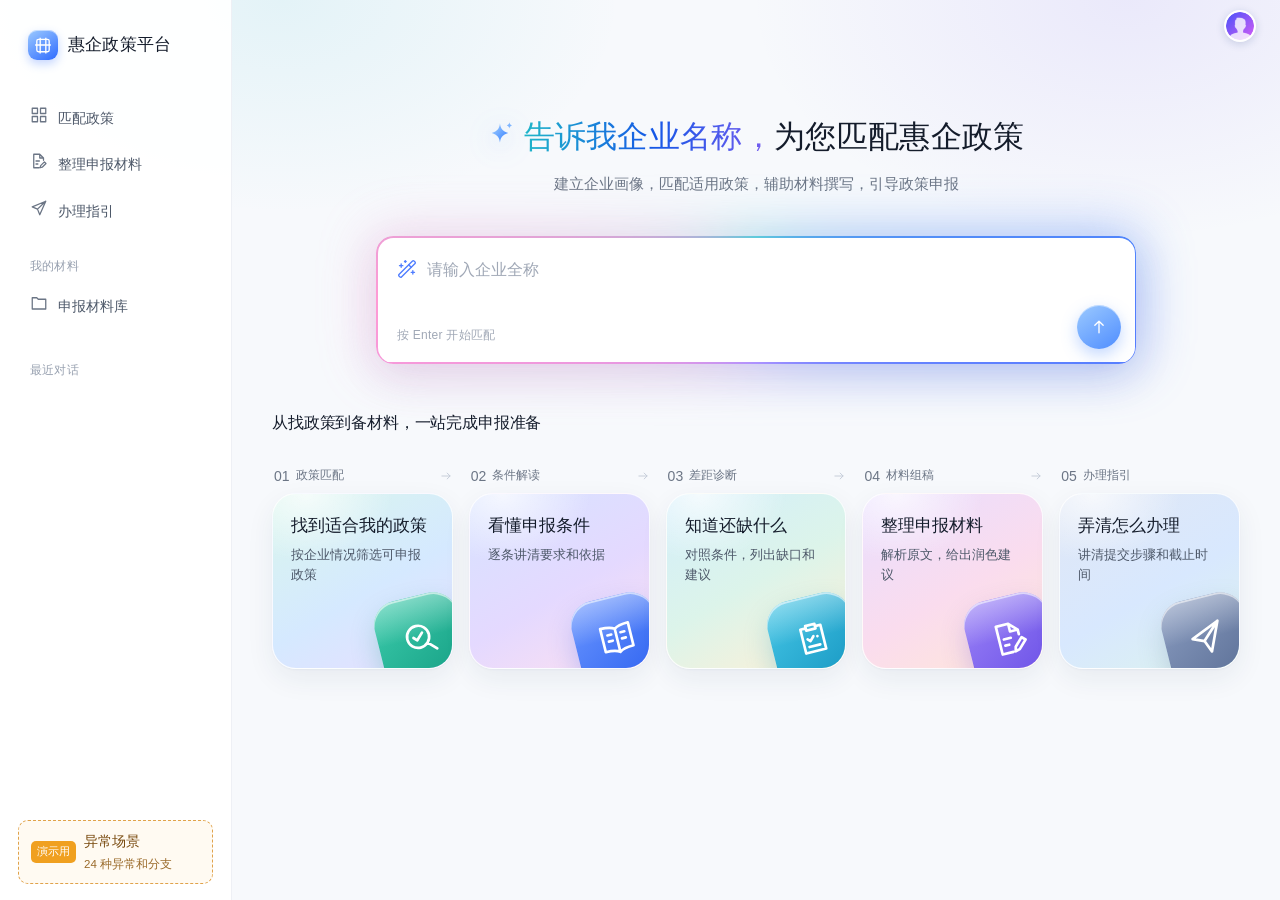
==== index.html @ 52461a25 "Publish v2.4 to its own repo (own storage keys, separate from V2.3) Co-Authored-By: Claude Opus 5.5 " ====
<!doctype html>
<html lang="zh-CN">
<head>
  <meta charset="utf-8">
  <meta name="viewport" content="width=device-width,initial-scale=1">
  <meta name="theme-color" content="#f5f6f8">
  <title>惠企政策智能体V2.4</title>
  <meta name="description" content="企政策智能体V2.3">
  <meta property="og:title" content="企政策智能体V2.3">
  <meta property="og:description" content="企政策智能体V2.3">
  <link rel="icon" href="data:image/svg+xml,%3Csvg xmlns='http://www.w3.org/2000/svg' viewBox='0 0 40 40'%3E%3Crect width='40' height='40' rx='10' fill='%230c5ce8'/%3E%3Cpath d='M11 12h18v16H11zM16 8v24m8-24v24M8 20h24' stroke='white' fill='none' stroke-width='2'/%3E%3C/svg%3E">
  <link rel="stylesheet" href="styles.css?v=glass-d11-check">
  <link rel="stylesheet" href="materials.css?v=glass-d11-check">
  <link rel="stylesheet" href="project-workspace.css?v=glass-d11-check">
  <link rel="stylesheet" href="prep-cards.css?v=reuse-1112b">
  <link rel="stylesheet" href="version-drawer.css?v=glass-d11-check">
  <link rel="stylesheet" href="batch.css?v=glass-d11-check">
  <link rel="stylesheet" href="home-feed.css?v=glass-d11-check">
  <link rel="stylesheet" href="home.css?v=glass-d11-check">
  <link rel="stylesheet" href="match.css?v=mrd-1119">
  <link rel="stylesheet" href="drawer.css?v=glass-d11-check">
  <link rel="stylesheet" href="start-home.css?v=glass-d11-check">
  <link rel="stylesheet" href="aurora-glass.css?v=glass-d11-check">
  <link rel="stylesheet" href="v23.css?v=guide-1113">
  <link rel="stylesheet" href="calm.css?v=safety-1120">
  <script defer src="expert-personas.js?v=subsidy-1110"></script>
  <script defer src="sim.js?v=v24-own-1120"></script>
  <script defer src="public-policy-data.js?v=mrd-1119"></script>
  <script defer src="landing-data.js?v=glass-d11-check"></script>
  <script defer src="home-feed.js?v=glass-d11-check"></script>
  <script defer src="demo-data.js?v=glass-d11-check"></script>
  <script defer src="store.js?v=v24-own-1120"></script>
  <script defer src="materials.js?v=ai-1112"></script>
  <script defer src="views.js?v=nochips-1116"></script>
  <script defer src="match.js?v=v24-own-1120"></script>
  <script defer src="chat.js?v=safety-1120"></script>
  <script defer src="project-workspace.js?v=real-1112b"></script>
  <script defer src="batch.js?v=v24-own-1120"></script>
  <script defer src="scenarios.js?v=safety-1120"></script>
  <script defer src="app.js?v=safety-1120"></script>
</head>
<body>
  <a class="skip-link" href="#page-content">跳到主要内容</a>
  <div class="app-shell">
    <button class="sidebar-backdrop" aria-label="关闭菜单" data-action="close-menu" hidden></button>
    <aside class="sidebar" id="sidebar" aria-label="主要导航">
      <a class="brand" href="#dashboard" data-route="dashboard" aria-label="返回惠企政策平台首页">
        <svg viewBox="0 0 32 32" aria-hidden="true"><rect x="5" y="6" width="22" height="22" rx="3"/><path d="M11 3v28M21 3v28M2 16h28"/></svg>
        <span>惠企政策平台</span>
      </a>
      <button class="create-button" data-route="new" hidden><span data-icon="plus"></span>创建新任务</button>
      <!-- V2.3：左侧导航：匹配政策 / 整理申报材料 / 办理指引（每次都新开对话），我的材料，最近对话。 -->
      <nav class="primary-nav" aria-label="主要导航">
        <a href="#dashboard?work=interpret" data-nav="interpret" data-action="nav-work" data-work="interpret" title="不知道能申报什么政策，从企业开始找"><span data-icon="grid"></span>匹配政策</a>
        <a href="#dashboard?work=assembly" data-nav="assembly" data-action="nav-work" data-work="assembly" title="已经选好政策，来整理申报材料"><span data-icon="step-compose"></span>整理申报材料</a>
        <a href="#dashboard?work=guidance" data-nav="guidance" data-action="nav-work" data-work="guidance" title="材料已经备好，来核对并了解怎么提交"><span data-icon="step-submit"></span>办理指引</a>
        <a href="#batch" data-nav="batch" hidden><span data-icon="search"></span>批量匹配</a>
        <a href="#services" data-nav="services" hidden><span data-icon="layers"></span>政策服务</a>
        <div class="sidebar-section-heading nav-group-heading">我的材料</div>
        <a href="#library" data-nav="library"><span data-icon="folder"></span>申报材料库</a>
      </nav>
      <div class="sidebar-projects"><div class="sidebar-section-heading">最近对话</div><div id="recent-projects"></div></div>
      <!-- 演示入口：和产品导航分开，固定在左下角，正式版不带。 -->
      <a class="demo-entry" href="#scenarios" data-nav="scenarios" title="一键查看主流程之外的 24 种异常和分支"><span class="demo-entry-tag">演示用</span><strong>异常场景</strong><small>24 种异常和分支</small></a>
      <div class="sidebar-bottom"><div class="demo-identity"><span class="identity-mark">企</span><div><strong>企业服务空间</strong></div><span class="demo-dot" aria-hidden="true"></span></div><p id="storage-status" class="storage-status" aria-live="polite"></p></div>
    </aside>
    <div class="app-account">
      <button type="button" class="app-avatar" data-account-toggle aria-label="账号" aria-haspopup="true" aria-expanded="false"><img src="assets/default-avatar.png" alt=""></button>
      <div class="account-menu" role="menu" hidden>
        <div class="account-menu-head">
          <img src="assets/default-avatar.png" alt="">
          <div class="account-menu-id"><strong>万大圣用户</strong><span>138****0000</span></div>
        </div>
        <button type="button" class="account-menu-logout" data-account-logout role="menuitem">退出登录</button>
      </div>
    </div>
    <div class="main-shell">
      <header class="mobile-header"><button class="icon-button" aria-label="打开菜单" aria-expanded="false" aria-controls="sidebar" data-action="open-menu"><span data-icon="menu"></span></button><a href="landing.html">惠企政策平台</a></header>
      <div class="user-filter" hidden><label for="user-type">用户筛选</label><select id="user-type"><option value="enterprise">企业用户</option><option value="researcher">政策研究员</option></select></div>
      <main id="main-content"><div id="page-content" tabindex="-1"></div></main>
    </div>
  </div>
  <div class="toast" id="toast" role="status" aria-live="polite" hidden></div>
  <noscript><p class="noscript">请在浏览器中开启 JavaScript，以使用任务与材料版本功能。</p></noscript>
</body>
</html>
---- styles.css ----
:root{--ink:#20242c;--muted:#626b78;--soft:#f5f6f8;--line:#e5e8ed;--blue:#0c5ce8;--blue-hover:#074bbf;--blue-wash:#edf3ff;--green:#28664b;--green-wash:#edf5ef;--amber:#8a541c;--amber-wash:#fbf2e6;--radius:14px;--sidebar:232px;--ease:cubic-bezier(.16,1,.3,1);color-scheme:light;font-family:-apple-system,BlinkMacSystemFont,"Segoe UI","PingFang SC","Microsoft YaHei",sans-serif;color:var(--ink);font-synthesis:none;line-height:1.6;font-size:14px}
*{box-sizing:border-box}body{margin:0;background:#fff}button,input,textarea,select{font:inherit}button,a,input,textarea,select{-webkit-tap-highlight-color:transparent}button{color:inherit;cursor:pointer}a{color:inherit;text-decoration:none}button{border:0;background:none}button:disabled,[aria-disabled=true]{cursor:not-allowed;opacity:.55}button:focus-visible,a:focus-visible,summary:focus-visible{outline:3px solid #83adff;outline-offset:4px}input:focus-visible,textarea:focus-visible,select:focus-visible{outline:2px solid var(--blue);outline-offset:2px}::selection{background:#d7e5ff;color:#163e82}input,textarea{caret-color:var(--blue)}::-webkit-scrollbar{width:7px;height:7px}::-webkit-scrollbar-thumb{background:#cdd2da;border-radius:8px}::-webkit-scrollbar-track{background:transparent}h1,h2,h3,h4,p{margin:0}h1,h2,h3,h4{font-weight:600;text-wrap:balance;line-height:1.4}h1{font-size:28px;letter-spacing:-.025em}h2{font-size:18px;letter-spacing:-.015em}h3{font-size:15px}h4{font-size:15px}svg.icon{width:20px;height:20px;stroke:currentColor;stroke-width:1.6;fill:none;stroke-linecap:round;stroke-linejoin:round;flex-shrink:0}small{font-size:12px}.muted{color:var(--muted)}.sr-only{position:absolute;width:1px;height:1px;padding:0;margin:-1px;overflow:hidden;clip:rect(0,0,0,0);white-space:nowrap;border:0}[hidden]{display:none!important}.skip-link{position:fixed;left:260px;top:-80px;padding:10px 20px;background:var(--blue);color:white;z-index:100}.skip-link:focus{top:12px}.app-shell{min-height:100dvh}.sidebar{position:fixed;inset:0 auto 0 0;width:var(--sidebar);background:var(--soft);padding:30px 18px 16px;display:flex;flex-direction:column;z-index:40}.brand{display:flex;gap:9px;align-items:center;padding:0 10px;font-size:18px;letter-spacing:-.04em;font-weight:650;white-space:nowrap}.brand svg{width:28px;height:28px;stroke:var(--blue);fill:none;stroke-width:1.8}.create-button{display:flex;align-items:center;justify-content:flex-start;gap:12px;margin:38px 0 22px;border-radius:10px;padding:13px 15px;background:#fff;box-shadow:0 2px 5px #242d3d09;font-size:15px;font-weight:600;transition:background .18s}.create-button:hover{background:#e9edf3}.primary-nav{display:grid;gap:6px}.primary-nav a{padding:11px 15px;display:flex;align-items:center;gap:12px;border-radius:9px;color:#58616e;font-size:15px}.primary-nav a:hover{background:#e9ecf1;color:var(--ink)}.primary-nav a.is-active{background:#e5edff;color:#174faf;font-weight:600}.sidebar-projects{margin-top:40px;padding:0 12px;overflow:auto}.sidebar-section-heading{font-size:12px;color:var(--muted);margin-bottom:12px}.recent-project{display:block;max-width:100%;overflow:hidden;text-overflow:ellipsis;white-space:nowrap;padding:7px 0;text-align:left;color:#5e6672;font-size:13px}.recent-project:hover{color:var(--blue)}.sidebar-bottom{margin-top:auto;padding:24px 8px 0}.demo-identity{display:flex;align-items:center;gap:10px}.identity-mark{display:grid;place-items:center;width:35px;height:35px;background:#e6ebf3;color:#364255;border-radius:10px;font-weight:600}.demo-identity strong{display:block;font-size:13px;font-weight:500}.demo-identity div span{display:block;font-size:11px;color:var(--muted)}.demo-dot{margin-left:auto;width:6px;height:6px;border-radius:50%;background:#6a8575}.storage-status{color:var(--amber);font-size:11px;margin-top:10px;line-height:1.6}.storage-status:empty{display:none}.main-shell{margin-left:var(--sidebar)}#main-content{max-width:1512px;padding:42px 48px 64px;margin:0 auto}#page-content{outline:none}.mobile-header{display:none}.page-header{display:flex;align-items:center;justify-content:space-between;gap:24px;margin-bottom:30px}.page-header p{margin-top:8px;max-width:72ch}.page-actions,.focus-actions{display:flex;align-items:center;gap:18px}.button,.text-button,.icon-button{display:inline-flex;align-items:center;justify-content:center;gap:8px;min-height:38px;border-radius:8px;font-weight:500;white-space:nowrap;transition:background .16s,color .16s}.button{padding:9px 16px;line-height:1.45;font-size:13px}.button-primary{background:var(--blue);color:#fff}.button-primary:hover{background:var(--blue-hover)}.button-secondary{background:#f0f2f5;color:#344050}.button-secondary:hover{background:#e4e8ee}.text-button{color:var(--blue);min-height:34px;padding:5px 0;font-size:13px}.text-button:hover{color:#073b94;text-decoration:underline;text-underline-offset:4px}.icon-button{width:38px;height:38px}.icon-button:hover{background:var(--soft)}.tag{display:inline-flex;align-items:center;gap:4px;font-size:11px;font-weight:500;line-height:1.4;padding:4px 7px;border-radius:4px;white-space:nowrap}.tag-muted{color:#5d6673;background:#f0f2f5}.tag-success{color:var(--green);background:var(--green-wash)}.tag-warn{color:var(--amber);background:var(--amber-wash)}.section-heading{display:flex;align-items:center;justify-content:space-between;gap:16px;margin-bottom:18px}.section-heading>.muted{font-size:12px}.focus-panel{display:grid;grid-template-columns:1fr 220px;background:#f3f6fb;border-radius:var(--radius);overflow:hidden;margin-bottom:38px}.focus-main{padding:30px 32px}.section-label{display:block;font-size:12px;color:var(--muted);margin-bottom:8px}.focus-main h2{font-size:24px;margin-bottom:6px}.focus-next{margin:22px 0 14px;font-size:14px;font-weight:500}.focus-actions{margin-top:22px}.focus-side{background:#eaf0f9;display:flex;flex-direction:column;align-items:flex-start;justify-content:center;padding:26px 32px;font-size:13px}.focus-side>.muted{font-size:12px;margin-top:3px}.readiness-value{font-size:46px;font-weight:600;letter-spacing:-.04em;line-height:1.4;font-variant-numeric:tabular-nums}.readiness-value span{font-size:20px;margin-left:3px}.focus-side .text-button{margin-top:7px}.step-progress{max-width:320px;display:flex;align-items:center;gap:14px;font-size:11px;color:var(--muted);font-variant-numeric:tabular-nums}.step-progress span{white-space:nowrap}progress{appearance:none;border:0;height:5px;width:100%;border-radius:6px;display:block;background:#dfe5ef;overflow:hidden}progress::-webkit-progress-bar{background:#dfe5ef;border-radius:6px}progress::-webkit-progress-value{background:#6b8ebc;border-radius:6px}progress::-moz-progress-bar{background:#6b8ebc;border-radius:6px}.capability-section{margin-bottom:38px}.capability-strip{display:grid;grid-template-columns:repeat(6,minmax(0,1fr));gap:14px}.capability-item{display:flex;align-items:center;gap:10px;text-align:left;padding:14px 8px;border-radius:10px;transition:background .15s;font-size:12px;font-weight:500}.capability-item:hover{background:#f4f6fa}.role-avatar{display:block;flex:none;width:42px;height:42px;border-radius:50%;background:#e6eefc url("data:image/svg+xml,%3Csvg xmlns='http://www.w3.org/2000/svg' viewBox='0 0 22 24' fill='%231f5fd6'%3E%3Cpath d='M10 4l1.9 5.6 5.6 1.9-5.6 1.9L10 19l-1.9-5.6-5.6-1.9 5.6-1.9L10 4Zm7.5 12l.8 2.2 2.2.8-2.2.8-.8 2.2-.8-2.2-2.2-.8 2.2-.8.8-2.2Z'/%3E%3C/svg%3E") center/62% no-repeat}.capability-item .role-avatar{width:36px;height:36px}.task-board{display:grid;grid-template-columns:repeat(3,minmax(0,1fr));gap:22px}.board-column{min-width:0}.board-column-header{display:flex;gap:9px;align-items:center;margin-bottom:16px;font-size:13px;padding:0 2px}.board-column-header h3{font-size:13px;font-weight:500}.board-count{display:grid;place-items:center;min-width:20px;height:20px;background:#eceff3;border-radius:5px;color:#55606f;font-size:11px;font-variant-numeric:tabular-nums}.board-cards{display:grid;gap:14px}.task-card{padding:20px;background:#f7f8fa;border-radius:12px;min-width:0}.task-card-company{display:block;font-size:11px;white-space:nowrap;overflow:hidden;text-overflow:ellipsis;margin-bottom:10px}.task-card-title{padding:0;text-align:left;font-size:15px;line-height:1.5;font-weight:600;overflow-wrap:anywhere}.task-card-title:hover{color:var(--blue)}.task-card>p{margin:12px 0 22px;color:var(--muted);font-size:12px;line-height:1.8}.task-card .step-progress{display:grid;gap:8px}.task-card-footer{display:flex;align-items:center;justify-content:space-between;gap:8px;margin-top:17px;padding-top:12px;border-top:1px solid var(--line)}.task-card-footer>.muted{font-size:11px}.task-card-footer .text-button{font-size:12px}.board-empty{padding:28px 8px;font-size:12px}.archive-section{margin-top:36px}.archive-row{display:flex;align-items:center;gap:20px;padding:18px 0;border-top:1px solid var(--line)}.archive-row>div{flex:1}.archive-row p{font-size:12px;margin-top:4px}.archive-row h3{font-size:14px}.task-stepper{display:flex;list-style:none;margin:0 0 40px;padding:0;gap:12px}.task-stepper li{flex:1;position:relative}.task-stepper li:not(:last-child):after{content:"";position:absolute;right:3px;top:19px;width:calc(100% - 48px);height:1px;background:var(--line);transform:translateX(50%);z-index:-1}.task-stepper button{padding:0;display:flex;align-items:center;flex-wrap:wrap;gap:10px;text-align:left;background:#fff;max-width:150px}.step-number{display:grid;place-items:center;width:32px;height:32px;border-radius:50%;background:#edf0f5;color:#687487;font-size:12px;flex:none}.step-number .icon{width:15px;height:15px}.task-stepper button>span:nth-child(2){font-size:13px;font-weight:500}.task-stepper small{flex-basis:100%;padding-left:42px;color:var(--muted);margin-top:-8px;font-size:11px}.is-complete .step-number{background:#e5efff;color:var(--blue)}.task-overview{display:grid;grid-template-columns:.85fr 1.15fr;gap:48px;margin-bottom:42px}.content-panel>h2{margin-bottom:16px}.content-panel>p{margin:12px 0}.content-panel>h2:not(:first-child){margin-top:30px}.next-action-text{font-size:22px;font-weight:500;line-height:1.5}.content-panel>.step-progress{margin:24px 0}.summary-list{margin:0;display:grid;gap:14px}.summary-list>div{display:grid;grid-template-columns:90px 1fr;gap:20px;line-height:1.7;font-size:13px}.summary-list dt{color:var(--muted)}.summary-list dd{margin:0;overflow-wrap:anywhere}.result-links{display:grid;grid-template-columns:repeat(3,minmax(0,1fr));column-gap:32px}.result-link{position:relative;padding:20px 24px 20px 0;border-top:1px solid var(--line);display:grid;text-align:left;gap:5px}.result-link>span{font-weight:500}.result-link small{color:var(--muted);font-size:12px}.result-link svg{position:absolute;right:0;top:22px;width:16px}.result-link:hover{color:var(--blue)}.new-task-layout{max-width:900px;margin:52px auto 0}.new-task-form{max-width:100%}.form-grid{display:grid;grid-template-columns:repeat(2,minmax(0,1fr));gap:22px}.form-field{display:grid;gap:8px;min-width:0;font-size:13px;font-weight:500}.form-field input,.form-field textarea,.services-toolbar input,.source-editor{width:100%;border:1px solid #d7dce4;background:#fff;border-radius:8px;padding:11px 13px;color:var(--ink);font-weight:400;min-height:42px;line-height:1.65;resize:vertical}.form-field input::placeholder,.form-field textarea::placeholder,.services-toolbar input::placeholder{color:#737b88}.new-task-form .form-grid{grid-template-columns:1.6fr 1fr 1.2fr;margin-top:26px}.request-field{margin-top:24px}.request-field textarea{min-height:155px;padding:18px;font-size:15px;border-radius:14px}.form-actions{margin-top:20px;display:flex;align-items:center;justify-content:space-between;gap:16px}.form-actions>.muted{font-size:12px}.prompt-examples{margin-top:40px;display:grid;grid-template-columns:repeat(3,1fr);gap:16px}.prompt-examples>h2{grid-column:1/-1;font-size:13px;color:var(--muted);font-weight:400;margin-bottom:0}.prompt-card{display:flex;align-items:center;justify-content:space-between;padding:17px 18px;border-radius:10px;background:#f5f6f8;font-size:13px;font-weight:500;gap:8px}.prompt-card:hover{background:#eaf0fa}.prompt-card svg{width:16px}.start-work-visual{width:156px;height:126px;position:relative;overflow:hidden;margin:0 auto 26px;pointer-events:none}.start-work-visual img{width:489.6px;height:293.6px;position:absolute;max-width:none;left:-165.4px;top:-81.4px}.new-task-intro{text-align:center;margin-bottom:34px}.new-task-intro h2{font-size:26px;letter-spacing:-.02em}.new-task-intro p{font-size:13px;margin-top:10px;color:var(--muted)}.profile-layout{display:grid;grid-template-columns:minmax(0,1.1fr) minmax(0,1fr);gap:54px}.profile-layout .section-heading{margin-bottom:24px}.profile-layout .form-actions{flex-wrap:wrap}.profile-layout form>.muted{font-size:12px;margin-top:20px}.source-list{display:grid}.source-row{display:flex;align-items:center;justify-content:space-between;gap:10px;padding:15px 0;border-top:1px solid var(--line);font-size:12px}.source-row>div{display:flex;align-items:center;gap:9px;flex-wrap:wrap}.source-row .icon{width:17px;color:#7a8595}.source-row .text-button{font-size:12px}.services-toolbar{display:flex;align-items:center;justify-content:space-between;gap:24px;padding-bottom:0;margin-bottom:30px;border-bottom:1px solid var(--line)}.service-tabs{display:flex;align-items:center;gap:30px;align-self:stretch}.service-tab{font-size:17px;font-weight:500;color:#727b89;padding:16px 0 20px;position:relative}.service-tab.is-active{color:var(--ink);font-weight:600}.service-tab.is-active:after{content:"";height:3px;position:absolute;bottom:-1px;left:0;right:0;background:var(--blue);border-radius:3px}.services-toolbar form{display:flex;gap:8px;margin-bottom:10px}.services-toolbar input{max-width:230px;min-height:36px;padding:7px 11px;font-size:12px}.services-grid{display:grid;grid-template-columns:repeat(3,minmax(0,1fr));column-gap:32px;row-gap:36px}.service-card{min-width:0;border-top:1px solid var(--line);padding-top:24px;display:flex;flex-direction:column}.service-card>.role-avatar{width:54px;height:54px;margin-bottom:17px}.service-card h2{font-size:18px}.service-description{margin:12px 0;color:var(--muted);font-size:13px;line-height:1.85;max-width:42ch}.service-output{font-size:12px;line-height:1.8;margin-top:8px}.service-output>.muted{display:block;font-size:11px;margin-bottom:2px}.service-card-footer{display:flex;align-items:center;justify-content:space-between;gap:12px;margin-top:auto;padding-top:22px}.service-tags{display:flex;flex-wrap:wrap;gap:6px}.team-avatar-stack{display:flex;padding-left:0;margin-bottom:18px}.team-avatar-stack .role-avatar{width:46px;height:46px;box-shadow:0 0 0 3px white}.team-avatar-stack .role-avatar+.role-avatar{margin-left:-8px}.services-grid:has(.team-sequence){grid-template-columns:repeat(2,minmax(0,1fr));gap:40px}.team-sequence{list-style:none;counter-reset:team-step;display:grid;grid-template-columns:1fr 1fr;gap:12px 20px;padding:20px 0;margin:0;border-top:1px solid var(--line)}.team-sequence li{counter-increment:team-step;font-size:12px;display:flex;gap:8px}.team-sequence li:before{content:counter(team-step);display:inline-grid;place-items:center;width:19px;height:19px;background:#edf2fa;color:#45638e;border-radius:4px;font-size:10px;flex:none}.policy-list{display:grid;grid-template-columns:repeat(2,minmax(0,1fr));gap:36px}.policy-card{padding:22px 0;border-top:1px solid var(--line)}.policy-card-head{display:flex;justify-content:space-between;gap:12px;margin-bottom:15px}.policy-card h2{font-size:20px;margin-bottom:12px}.policy-card>p{font-size:13px;color:var(--muted);line-height:1.85;margin-bottom:12px}.policy-reasons{margin:20px 0;font-size:12px}.policy-reasons h3{font-size:12px;font-weight:500}.policy-reasons ul{padding-left:18px;color:var(--muted);line-height:1.9}.policy-detail-grid{display:grid;grid-template-columns:minmax(0,1fr) 280px;gap:64px}.policy-summary{max-width:70ch;line-height:1.9}.policy-side{align-self:start;background:#f4f6fa;border-radius:12px;padding:24px}.policy-side>.muted{font-size:12px;margin:24px 0}.policy-side .button{width:100%}.policy-side>.text-button{display:flex;margin-top:10px}.mock-score{display:flex;align-items:center;gap:28px}.mock-score>div:first-child{display:flex;flex-direction:column}.mock-score .muted{font-size:12px;max-width:27ch}.mock-score strong{font-size:44px;font-weight:550;letter-spacing:-.04em;line-height:1.4;font-variant-numeric:tabular-nums}.mock-score strong small{font-size:19px;margin-left:3px}.mock-score>div:last-child p{font-size:11px;line-height:1.7;margin-top:9px}.policy-side .mock-score{align-items:flex-start;gap:22px;flex-wrap:wrap}.reading-list,.material-list{padding-left:18px;color:#505c6c;font-size:13px;line-height:1.9}.reading-list li,.material-list li{padding:5px 0}.diagnosis-overview{display:grid;grid-template-columns:1fr 1fr;gap:40px;padding:28px 30px;background:#f4f6fa;border-radius:12px;margin-bottom:40px}.diagnosis-overview h2{font-size:24px}.diagnosis-overview p{font-size:12px}.diagnosis-overview .content-panel+.content-panel{padding-left:30px;border-left:1px solid #dfe4ec;display:flex;align-items:center}.readiness-progress{height:6px;max-width:380px;margin:20px 0}.requirement-row{display:flex;align-items:center;justify-content:space-between;gap:24px;padding:23px 0;border-top:1px solid var(--line)}.requirement-heading{display:flex;align-items:center;gap:12px;margin-bottom:8px}.requirement-main>p{font-size:13px;color:#535f70;line-height:1.9;max-width:68ch}.requirement-main>.muted{font-size:11px;margin-top:5px;color:var(--muted)}.requirement-actions{display:flex;align-items:center;gap:14px;flex-shrink:0;font-size:12px}.next-suggestion{margin-top:36px;padding:26px 30px;background:#f5f7fa;border-radius:12px}.next-suggestion p{margin:10px 0 18px;font-size:13px;max-width:72ch;color:#586577}.guidance-steps{list-style:none;margin:0;padding:0;max-width:850px}.guidance-steps li{display:flex;gap:20px;padding:24px 0;border-top:1px solid var(--line)}.guidance-steps h3{font-size:16px;margin-bottom:9px}.guidance-steps p{font-size:13px;color:var(--muted);line-height:1.9;max-width:70ch}.guidance-steps .text-button{margin-top:8px}.pending-checklist{margin-top:32px}.source-page{max-width:950px}.source-editor{display:block;min-height:320px;line-height:1.9;margin:20px 0;font-size:14px}.source-context{padding:18px 22px;border-radius:10px;background:#f3f6fb;font-size:13px;color:#536174}.empty-state{padding:56px 20px;background:#f7f8fa;border-radius:12px;text-align:center;grid-column:1/-1}.empty-state h2{font-size:20px}.empty-state p{margin:12px 0 20px}.empty-state .button{margin-top:10px}.match-intro{padding:32px;background:#f5f7fa;border-radius:12px}.match-intro .button{margin-top:14px}.toast{position:fixed;left:calc(50% + var(--sidebar)/2);bottom:28px;transform:translateX(-50%);background:#273343;color:#fff;padding:12px 20px;border-radius:9px;max-width:min(550px,calc(100vw - 40px));box-shadow:0 8px 30px #202d4320;z-index:100;font-size:13px;line-height:1.7}.noscript{padding:30px}.sidebar-backdrop{position:fixed;inset:0;background:#1c263b55;z-index:35}.form-error{padding:12px 16px;background:var(--amber-wash);color:var(--amber);border-radius:8px;font-size:13px;margin-bottom:20px}a,button{touch-action:manipulation}
@media(min-width:1600px){#main-content{padding-top:50px}.focus-main{padding:36px 38px}.capability-strip{gap:24px}.capability-item{font-size:13px}.task-card{padding:24px}.focus-panel{grid-template-columns:1fr 250px}}
@media(max-width:1250px){:root{--sidebar:214px}#main-content{padding:32px}.capability-strip{grid-template-columns:repeat(3,minmax(0,1fr));gap:4px 18px}.capability-item{font-size:13px}.focus-panel{grid-template-columns:1fr 190px}.focus-main{padding:26px}.focus-side{padding:24px}.task-board{gap:15px}.task-card{padding:17px}.services-grid{grid-template-columns:repeat(2,minmax(0,1fr))}.profile-layout{grid-template-columns:1fr;gap:36px}.policy-detail-grid{grid-template-columns:minmax(0,1fr) 240px;gap:32px}.task-stepper{gap:16px}.task-stepper button{gap:7px}.task-stepper button>span:nth-child(2){font-size:12px}.task-stepper small{padding-left:39px}.task-stepper li:not(:last-child):after{display:none}.new-task-form .form-grid{grid-template-columns:1fr 1fr}.new-task-form .form-grid>.form-field:first-child{grid-column:1/-1}}
@media(max-width:900px){.task-board{grid-template-columns:1fr}.board-column-header{margin-top:8px}.board-cards{grid-template-columns:repeat(2,minmax(0,1fr))}.focus-panel{grid-template-columns:1fr 150px}.focus-main h2{font-size:22px}.focus-side{padding:20px}.readiness-value{font-size:40px}.task-overview{grid-template-columns:1fr;gap:30px}.task-stepper{gap:12px;overflow:auto;padding-bottom:10px}.task-stepper li{min-width:95px}.task-stepper button{display:grid;justify-items:start;gap:7px}.task-stepper small{padding:0;margin:0}.result-links{grid-template-columns:1fr 1fr}.policy-list{grid-template-columns:1fr;gap:12px}.policy-detail-grid{grid-template-columns:1fr;gap:30px}.policy-side .mock-score{flex-wrap:nowrap}.policy-side{max-width:none}.policy-side .button{width:auto}.policy-side>.text-button{display:inline-flex;margin-left:20px}.services-toolbar{align-items:stretch;flex-direction:column;gap:14px}.service-tabs{gap:24px}.services-toolbar form{align-self:stretch}.services-toolbar input{max-width:none}.services-grid,.services-grid:has(.team-sequence){grid-template-columns:1fr;gap:28px}.diagnosis-overview{grid-template-columns:1fr;gap:20px;padding:24px}.diagnosis-overview .content-panel+.content-panel{padding:20px 0 0;border-left:0;border-top:1px solid var(--line)}.requirement-row{align-items:flex-start;flex-direction:column;gap:10px}.requirement-actions{align-self:flex-end}.prompt-examples{grid-template-columns:1fr}.prompt-examples>h2{margin-bottom:2px}.prompt-card{padding:14px 18px}.new-task-layout{margin-top:20px}.new-task-intro h2{font-size:24px}.form-actions{flex-wrap:wrap}.form-actions>.muted{max-width:42ch}}
@media(max-width:700px){:root{--sidebar:232px}body.menu-open{overflow:hidden}.sidebar{transform:translateX(-100%);transition:transform .24s var(--ease)}body.menu-open .sidebar{transform:translateX(0)}.main-shell{margin-left:0}.mobile-header{height:62px;display:flex;align-items:center;gap:12px;padding:0 18px;border-bottom:1px solid var(--line);font-weight:600;font-size:15px}.mobile-demo{margin-left:auto;font-weight:400;font-size:11px;color:var(--muted)}#main-content{padding:28px 20px 48px}.page-header{align-items:flex-start;margin-bottom:24px;gap:14px}.page-header h1{font-size:23px;line-height:1.5}.page-header p{font-size:12px}.page-actions{flex-shrink:0;gap:8px}.page-actions .button{font-size:11px;min-height:34px;padding:8px 10px}.focus-panel{grid-template-columns:1fr;margin-bottom:30px}.focus-main{padding:24px}.focus-side{padding:18px 24px;display:grid;grid-template-columns:1fr auto;column-gap:12px}.focus-side>p:first-child{align-self:end}.readiness-value{grid-column:2;grid-row:1/3;font-size:36px}.focus-side>.text-button{grid-column:1/-1;justify-self:start;margin-top:8px}.focus-main h2{font-size:22px}.focus-main .step-progress{max-width:none}.capability-strip{gap:6px;grid-template-columns:repeat(3,minmax(0,1fr))}.capability-item{flex-direction:column;gap:7px;font-size:11px;padding:10px 3px;text-align:center}.capability-section{margin-bottom:30px}.section-heading h2{font-size:17px}.board-cards{grid-template-columns:1fr}.task-board{gap:24px}.task-card{padding:20px}.task-card .step-progress{grid-template-columns:105px 1fr;gap:14px}.task-card>p{margin:10px 0 16px}.task-card-footer{margin-top:12px;padding-top:8px}.toast{left:50%;bottom:20px;width:max-content}.form-grid,.new-task-form .form-grid{grid-template-columns:1fr;gap:18px}.new-task-form .form-grid>.form-field:first-child{grid-column:auto}.form-field input,.form-field textarea,.services-toolbar input,.source-editor{font-size:16px}.new-task-intro h2{font-size:23px}.new-task-intro p{font-size:12px}.start-work-visual{width:122px;height:100px;margin-bottom:20px}.start-work-visual img{width:385.56px;height:231.21px;left:-130.04px;top:-63.89px}.prompt-examples{margin-top:30px;gap:10px}.request-field{margin-top:18px}.form-actions{gap:18px}.form-actions>.button{margin-left:auto}.services-grid{gap:30px}.service-card-footer .button{min-height:42px}.service-description{max-width:none}.team-sequence{gap:12px 18px}.policy-side .mock-score{gap:24px}.policy-side>.text-button{margin-left:12px}.mock-score strong{font-size:40px}.diagnosis-overview{padding:22px;gap:14px}.diagnosis-overview h2{font-size:22px}.requirement-heading{flex-wrap:wrap;gap:8px}.requirement-main>p{font-size:12px}.requirement-actions{flex-wrap:wrap;justify-content:flex-end}.next-suggestion{padding:22px}.task-overview{gap:32px}.result-links{grid-template-columns:1fr}.archive-row{flex-wrap:wrap;gap:12px}.archive-row>div{flex-basis:100%}.summary-list>div{grid-template-columns:80px 1fr;gap:10px}.guidance-steps li{gap:14px}.guidance-steps h3{font-size:15px}.guidance-steps p{font-size:12px}.skip-link{left:20px}.source-row>div{gap:7px}.source-row>div .tag{margin-left:24px}.source-row>div .icon{width:16px}.source-row>.muted{font-size:11px;white-space:nowrap}.source-row{gap:6px}.source-row .text-button{white-space:nowrap}.page-header:has(+.task-stepper){flex-direction:column}.profile-layout .form-actions{align-items:flex-start}}
@media(prefers-reduced-motion:reduce){*,*:before,*:after{scroll-behavior:auto!important;transition:none!important;animation:none!important}}
/* 能力卡与顾问对话 */
.capability-item{background:#f5f7fa;padding:16px 10px}.capability-item:hover{background:#eaf0f9}.capability-strip{gap:12px}.services-grid{gap:22px}.service-card{border:0;background:#f6f7fa;border-radius:14px;padding:26px;transition:background .16s}.service-card:hover{background:#f0f3f8}.team-avatar-stack .role-avatar{box-shadow:0 0 0 3px #f6f7fa}.team-sequence{border-top-color:#dfe4ed}.services-grid:has(.team-sequence){gap:24px}.policy-card{padding:24px;background:#f6f7fa;border:0;border-radius:14px}.policy-list{gap:22px}.task-overview{grid-template-columns:minmax(0,1.3fr) minmax(0,.8fr);gap:38px}.adviser-card{min-width:0;padding:24px;background:#f5f7fa;border-radius:14px}.adviser-card>header{display:flex;align-items:center;gap:10px;margin-bottom:18px}.adviser-card h2{font-size:16px}.adviser-card header>.muted{font-size:11px;margin-left:auto}.adviser-mark{display:grid;place-items:center;width:29px;height:29px;background:#e3ecfc;color:#2357a6;border-radius:8px}.adviser-mark .icon{width:17px;height:17px}.chat-messages{max-height:350px;overflow:auto;display:flex;flex-direction:column;align-items:flex-start;gap:14px;padding:0 2px 14px}.chat-message{font-size:13px;line-height:1.9;white-space:pre-wrap;overflow-wrap:anywhere;max-width:96%}.chat-assistant{color:#45546b}.chat-user{align-self:flex-end;background:#e3ebfa;padding:10px 14px;border-radius:10px;color:#294574}.chat-suggestions{display:flex;flex-wrap:wrap;align-items:center;gap:8px;margin:2px 0 16px}.chat-suggestions>button{background:#fff;padding:7px 9px;border-radius:6px;font-size:11px;color:#536782}.chat-suggestions>button:hover{background:#e7edf8}.chat-suggestions>.chat-next{display:flex;align-items:center;gap:5px;color:var(--blue)}.chat-next .icon{width:13px;height:13px}#adviser-chat-form{display:flex;gap:10px;align-items:flex-end;background:white;border-radius:9px;padding:10px 12px}#adviser-message{flex:1;width:0;border:0;resize:vertical;min-height:52px;max-height:160px;font-size:13px;line-height:1.8;background:transparent;color:var(--ink);padding:4px}#adviser-message::placeholder{color:#727b89}.chat-send{background:var(--blue);color:white;width:32px;height:32px;min-height:32px;border-radius:8px;margin-bottom:2px}.chat-send:hover{background:var(--blue-hover)}.chat-send .icon{width:17px;height:17px}
@media(max-width:1100px){.task-overview{grid-template-columns:1fr}.capability-item{flex-direction:column;text-align:center}}@media(max-width:700px){.capability-item{padding:14px 4px}.capability-strip{gap:8px}.service-card{padding:23px}.policy-card{padding:22px}.adviser-card{padding:20px}#adviser-message{font-size:16px}.chat-suggestions>button{min-height:36px}.task-overview{gap:30px}}

/* 隐藏轨道，保留滚轮、触控和键盘滚动。 */
html,body,*{scrollbar-width:none;scrollbar-gutter:auto}
*::-webkit-scrollbar{display:none;width:0;height:0}

/* 目标输入与具体问题共用一个输入区域。 */
.task-composer{background:#fff;border:1px solid #dce3ed;border-radius:14px;overflow:hidden;transition:border-color .16s}
.task-composer:focus-within{border-color:#83a8e5}
.task-composer .request-field{margin:0;gap:0}
.task-composer .request-field textarea{border:0;border-radius:0;min-height:150px;padding:19px 20px 10px;background:transparent;resize:vertical;outline:0}
.task-composer .prompt-examples{display:flex;align-items:center;flex-wrap:wrap;gap:8px;margin:0;padding:10px 16px 16px}
.task-composer .prompt-examples>h2{flex:0 0 100%;font-size:11px;font-weight:400;color:#68778b;margin:0 0 2px}
.task-composer .prompt-card{display:inline-flex;align-items:center;justify-content:flex-start;gap:7px;min-height:34px;padding:7px 10px;background:#f3f5f8;color:#4e6481;border-radius:7px;font-size:12px;font-weight:400}
.task-composer .prompt-card:hover{background:#eaf0fa;color:#245aa7}
.task-composer .prompt-card svg{width:13px;height:13px;color:#7790b0}
@media(max-width:700px){.task-composer .request-field textarea{font-size:16px;padding:16px 16px 8px}.task-composer .prompt-examples{padding:10px 12px 13px;gap:7px}.task-composer .prompt-card{font-size:12px;min-height:36px}.task-composer .prompt-examples>h2{margin-bottom:1px}}

.source-form-actions{justify-content:flex-end}

/* 项目删除入口：和打开项目按钮平级，先确认后执行。 */
.recent-project-row{display:flex;align-items:center;gap:4px;min-width:0}.recent-project-row>.recent-project{flex:1 1 0;min-width:0}.project-delete{flex:0 0 30px;width:30px;height:32px;min-height:32px;padding:6px;border-radius:7px;color:#8a94a3}.project-delete .icon{width:16px;height:16px}.project-delete:hover,.project-delete:focus-visible{color:#a8383e;background:#fff0f0}.recent-project-row>.project-delete{opacity:0}.recent-project-row:hover>.project-delete,.recent-project-row:focus-within>.project-delete{opacity:1}.dashboard-project-actions{display:flex;align-items:center;gap:12px;flex-shrink:0}.dashboard-project-actions>.text-button{font-size:12px;flex-shrink:0}@media(hover:none),(max-width:700px){.recent-project-row>.project-delete{opacity:1}.project-delete{width:44px;height:44px;min-height:44px;flex-basis:44px}}

/* 首页：企业名是主入口，六张卡说明用户可以获得的帮助。 */
.company-start-form{display:grid;gap:14px;width:min(100%,520px);margin:36px auto 18px}
.company-start-form>label{font-size:20px;font-weight:600;text-align:center;line-height:1.6;margin-bottom:4px}
.company-start-form>input{width:100%;min-width:0;min-height:52px;padding:13px 16px;border:1px solid #dce3ed;background:#fff;border-radius:10px;font-size:14px;color:var(--ink)}
.company-start-form>input::placeholder{color:#8b98aa}
.company-start-form>.button{min-height:48px;width:100%;justify-content:center;gap:18px;font-size:14px}
.company-start-form>.form-error{font-size:12px;color:#a8383e;margin:0;grid-column:1/-1}
.company-start-form>.button:disabled{opacity:.6}
.sidebar-projects{min-height:0}
.primary-nav{margin-top:36px}
@media(max-width:700px){.company-start-form>input{font-size:16px}}
.expert-entry-page{max-width:900px;margin:0 auto}.expert-entry-top{display:flex;align-items:center;justify-content:space-between;gap:20px;margin-bottom:28px}.expert-entry-top>span{font-size:12px;color:var(--muted)}.expert-entry-back .icon{transform:rotate(180deg);width:16px;height:16px}.expert-entry-conversation{border-radius:14px;background:#f6f8fb;padding:26px}.expert-entry-conversation>header{display:flex;align-items:center;gap:13px;padding-bottom:20px;border-bottom:1px solid #e5eaf1}.expert-entry-conversation>header .role-avatar{width:48px;height:48px;flex:0 0 48px}.expert-entry-conversation h1{font-size:20px}.expert-entry-conversation header p{font-size:12px;color:#6f8198;margin-top:4px}.expert-entry-message{display:flex;align-items:flex-start;gap:12px;margin:30px 0 0}.expert-entry-message>.role-avatar{width:36px;height:36px;flex:0 0 36px}.expert-entry-message>div{min-width:0;max-width:90%}.expert-entry-message>div>span{font-size:11px;color:#76859a;display:block;margin:0 0 6px 2px}.expert-entry-message p{background:#fff;color:#4b5c73;padding:14px 17px;border-radius:3px 12px 12px;line-height:1.9;font-size:14px}.expert-entry-conversation .company-start-form{margin-top:40px;margin-bottom:10px}.expert-entry-conversation .company-start-form>label{font-size:16px}.in-project .workspace-status-grid.is-capability-grid{grid-template-columns:repeat(6,minmax(135px,1fr))}
@media(max-width:700px){.expert-entry-conversation .company-start-form>label{font-size:18px}.expert-entry-conversation{padding:18px 15px}.expert-entry-message p{font-size:13px}.expert-entry-conversation h1{font-size:18px}.in-project .workspace-status-grid.is-capability-grid{grid-template-columns:repeat(6,135px)}}
---- materials.css ----
/* 材料编辑、版本列表与对比。内容以留白和分隔组织。 */
.mat-page { --mat-ink: #202b3b; --mat-muted: #626b78; --mat-line: #e9edf2; --mat-blue: var(--blue, #0c5ce8); color: var(--mat-ink); max-width: 1180px; margin-inline: auto; padding-bottom: 56px; }
.mat-page * { box-sizing: border-box; }
.mat-header { display: flex; align-items: flex-start; justify-content: space-between; gap: 28px; margin: 0 0 28px; }
.mat-header h1 { font-size: 27px; line-height: 1.5; font-weight: 620; margin: 0; letter-spacing: -.5px; }
.mat-subtitle { margin: 9px 0 0; font-size: 13px; line-height: 1.9; color: #626b78; max-width: 700px; }
.mat-header-actions { display: flex; flex-wrap: wrap; gap: 8px; flex-shrink: 0; padding-top: 4px; }
.mat-button { display: inline-flex; align-items: center; justify-content: center; gap: 7px; min-height: 40px; padding: 9px 15px; border: 0; border-radius: 8px; background: #f1f4f8; color: #526175; font-size: 12px; line-height: 1.6; font-weight: 500; font-family: inherit; text-decoration: none; white-space: nowrap; cursor: pointer; }
.mat-button:hover { background: #e8edf4; color: #233d61; }
.mat-button:focus-visible { outline: 2px solid #5375a6; outline-offset: 3px; }
.mat-button.mat-primary { background: var(--mat-blue); color: #fff; padding-inline: 20px; }
.mat-button.mat-primary:hover { background: #0b50c7; }
.mat-button[aria-disabled="true"] { background: #e9edf2; color: #626b78; cursor: not-allowed; }
.mat-muted { color: var(--mat-muted); font-size: 13px; line-height: 1.9; }
.mat-gap-notice { padding: 18px 22px; border-radius: 8px; background: #fbf7ed; margin-bottom: 30px; }
.mat-gap-notice strong { display: block; font-size: 13px; line-height: 1.8; font-weight: 550; color: #785323; }
.mat-gap-notice p { margin: 5px 0; font-size: 12px; line-height: 1.9; color: #785323; }
.mat-gap-notice > span { font-size: 11px; line-height: 1.8; color: #785323; }
.mat-readiness { margin: 0 0 28px; font-size: 12px; line-height: 1.9; }
.mat-ready { color: #5d7b69; }
.mat-editor-layout { display: grid; grid-template-columns: 170px minmax(0,1fr); gap: 42px; align-items: start; }
.mat-chapter-nav { position: sticky; top: 28px; display: flex; flex-direction: column; gap: 4px; padding: 7px 0; }
.mat-chapter-nav > p { color: #626b78; font-size: 11px; margin: 0 0 14px; padding-inline: 11px; }
.mat-chapter-nav button { background: none; border: 0; border-radius: 8px; display: flex; align-items: center; gap: 12px; text-align: left; min-height: 42px; padding: 10px 11px; color: #5c697b; font: inherit; font-size: 12px; cursor: pointer; }
.mat-chapter-nav button:hover { background: #f2f5f9; color: #28466c; }
.mat-chapter-nav button:focus-visible { outline: 2px solid #5375a6; outline-offset: 2px; }
.mat-chapter-nav button > span { font-size: 10px; color: #626b78; font-variant-numeric: tabular-nums; }
.mat-chapter-nav small { margin: 21px 11px 0; color: #626b78; font-size: 10px; line-height: 1.8; }
.mat-editor-form { min-width: 0; }
.mat-editor-toolbar { display: flex; justify-content: space-between; align-items: center; gap: 20px; margin-bottom: 27px; }
.mat-editor-toolbar h2 { font-size: 16px; line-height: 1.7; font-weight: 550; margin: 0; }
.mat-editor-toolbar p { font-size: 11px; line-height: 1.8; margin: 5px 0 0; color: #626b78; }
.mat-editor-section { padding: 0 0 30px; margin-bottom: 30px; border-bottom: 1px solid var(--mat-line); scroll-margin-top: 28px; }
.mat-editor-section > label { display: flex; align-items: baseline; gap: 11px; margin: 0 0 14px; color: #3b4a5e; font-size: 14px; line-height: 1.8; font-weight: 550; }
.mat-editor-section > label > span { font-size: 10px; color: #626b78; font-weight: 400; font-variant-numeric: tabular-nums; }
.mat-editor { display: block; width: 100%; min-height: 170px; border: 1px solid #e0e6ee; border-radius: 8px; background: #fff; color: #4b586a; padding: 17px 19px; font-family: inherit; font-size: 13px; line-height: 1.95; resize: vertical; }
.mat-editor::placeholder { color: #626b78; opacity: 1; }
.mat-editor:focus { outline: 2px solid #d0daea; outline-offset: 1px; border-color: #a4b6d0; }
.mat-section-source-heading { margin: 15px 0 5px; color: #626b78; font-size: 10px; line-height: 1.8; }
.mat-sources { display: flex; flex-direction: column; align-items: stretch; gap: 4px; }
.mat-source { min-width: 0; }
.mat-source summary { display: list-item; list-style-position: inside; cursor: pointer; width: fit-content; max-width: 100%; font-size: 11px; line-height: 2.1; color: #52657d; padding: 3px 0; overflow-wrap: anywhere; }
.mat-source summary:hover { color: #25476f; }
.mat-source summary:focus-visible { outline: 2px solid #5375a6; outline-offset: 3px; border-radius: 3px; }
.mat-source-text { padding: 12px 15px; margin: 7px 0 12px; background: #f6f8fa; border-radius: 8px; font-size: 12px; line-height: 1.95; color: #52657d; white-space: pre-wrap; overflow-wrap: anywhere; }
.mat-source-empty { font-size: 11px; line-height: 1.9; color: #626b78; margin: 5px 0 0; }
.mat-save-section { display: flex; flex-direction: column; align-items: flex-start; padding-top: 2px; }
.mat-save-section > label { font-size: 12px; font-weight: 500; line-height: 1.9; color: #59687b; }
.mat-save-section > label > span { font-size: 10px; color: #626b78; margin-left: 6px; font-weight: 400; }
.mat-save-section input { width: 100%; font: inherit; font-size: 12px; line-height: 1.8; color: #59687b; padding: 12px 14px; background: #fff; border: 1px solid #e2e7ee; border-radius: 10px; margin-top: 10px; }
.mat-save-section input:focus { outline: 2px solid #d0daea; outline-offset: 1px; border-color: #a4b6d0; }
.mat-save-section p { font-size: 11px; line-height: 1.8; color: #626b78; margin: 11px 0 21px; }
.mat-empty { text-align: center; padding: 78px 24px 84px; }
.mat-empty h2 { margin: 0 0 10px; color: #526176; font-size: 17px; font-weight: 550; }
.mat-empty p { margin: 0 auto 23px; font-size: 13px; line-height: 1.9; max-width: 440px; color: #626b78; }
.mat-no-template { padding: 23px 0 30px; }
.mat-no-template h2 { font-size: 18px; font-weight: 550; margin: 0 0 10px; }
.mat-no-template p { font-size: 13px; color: #626b78; line-height: 1.9; margin: 0; }
.mat-prerequisites { max-width: 760px; padding-top: 16px; }
.mat-prerequisites h2 { font-size: 18px; font-weight: 550; line-height: 1.8; margin: 0 0 8px; }
.mat-prerequisites > p { font-size: 13px; color: #626b78; line-height: 1.9; margin: 0 0 24px; }
.mat-prerequisites ol { list-style: none; padding: 0; margin: 0; border-top: 1px solid var(--mat-line); }
.mat-prerequisites li { display: flex; align-items: center; justify-content: space-between; gap: 20px; padding: 17px 0; border-bottom: 1px solid var(--mat-line); font-size: 13px; color: #58687c; }
.mat-material-checklist h2 { font-size: 16px; line-height: 1.8; font-weight: 550; margin: 0 0 18px; }
.mat-material-checklist > ul { padding: 0; margin: 0; list-style: none; }
.mat-material-checklist > ul > li { border-bottom: 1px solid var(--mat-line); padding: 16px 0; }
.mat-material-checklist > ul > li > div:first-child { display: flex; justify-content: space-between; align-items: baseline; gap: 20px; }
.mat-material-checklist strong { font-size: 13px; line-height: 1.8; font-weight: 500; }
.mat-material-checklist li > div > span { font-size: 11px; color: #626b78; }
.mat-library-group { margin-bottom: 39px; }
.mat-library-group > header { display: flex; align-items: center; justify-content: space-between; gap: 22px; margin-bottom: 15px; }
.mat-library-group header h2 { margin: 0; font-size: 15px; line-height: 1.6; font-weight: 600; }
.mat-version-list { border-top: 1px solid var(--mat-line); }
.mat-version-row { display: grid; grid-template-columns: 50px minmax(0,1fr) 70px 88px; gap: 20px; align-items: center; padding: 21px 0; border-bottom: 1px solid var(--mat-line); }
.mat-version-number { font-size: 17px; font-variant-numeric: tabular-nums; color: #55657d; font-weight: 500; }
.mat-version-copy { min-width: 0; }
.mat-version-copy strong { display: block; font-size: 13px; line-height: 1.8; font-weight: 500; color: #536176; overflow-wrap: anywhere; }
.mat-version-copy > span { display: block; font-size: 11px; line-height: 1.8; color: #626b78; margin-top: 4px; }
.mat-status { display: inline-flex; width: fit-content; align-items: center; font-size: 11px; line-height: 1.9; color: #785323; white-space: nowrap; }
.mat-status::before { content: ""; width: 5px; height: 5px; border-radius: 50%; background: currentColor; display: inline-block; margin-right: 6px; }
.mat-status-confirmed { color: #526d5e; }
.mat-version-summary { display: flex; align-items: center; gap: 19px; padding: 17px 0; margin: 4px 0 28px; border-top: 1px solid var(--mat-line); border-bottom: 1px solid var(--mat-line); }
.mat-version-summary p { margin: 0; font-size: 11px; line-height: 1.8; color: #626b78; }
.mat-version-document { max-width: 900px; margin: 0 auto; }
.mat-readonly-section { padding: 12px 0 31px; border-bottom: 1px solid var(--mat-line); margin-bottom: 25px; }
.mat-readonly-section h2 { display: flex; align-items: baseline; gap: 13px; font-size: 17px; line-height: 1.8; font-weight: 550; margin: 0 0 19px; }
.mat-readonly-section h2 > span { color: #626b78; font-size: 11px; font-weight: 400; }
.mat-body-text { color: #596778; font-size: 13px; line-height: 2.1; white-space: pre-wrap; overflow-wrap: anywhere; }
.mat-readonly-section h3, .mat-compare-columns h3 { font-size: 10px; font-weight: 400; color: #626b78; margin: 20px 0 5px; line-height: 1.8; }
.mat-confirmation { max-width: 900px; margin: 38px auto 0; display: flex; justify-content: space-between; align-items: flex-start; gap: 27px; padding-top: 10px; }
.mat-confirmation h2, .mat-confirmation > strong { font-size: 16px; line-height: 1.8; font-weight: 550; margin: 0; }
.mat-confirmation p { font-size: 12px; line-height: 1.9; color: #626b78; margin: 7px 0 0; }
.mat-confirmation ul { margin: 12px 0 0; padding-left: 17px; color: #785323; font-size: 11px; line-height: 2; }
.mat-confirmation .mat-button { flex-shrink: 0; }
.mat-confirmed { display: block; color: #526d5e; }
.mat-compare-legend { display: flex; flex-wrap: wrap; justify-content: space-between; align-items: center; gap: 12px; margin: 28px 0; font-size: 11px; line-height: 1.9; color: #626b78; }
.mat-compare-legend > span { display: flex; align-items: center; gap: 7px; }
.mat-legend-changed { width: 10px; height: 10px; border-radius: 2px; background: #f5ebd3; }
.mat-compare-version-headings { display: grid; grid-template-columns: 1fr 1fr; gap: 44px; padding-bottom: 20px; border-bottom: 1px solid var(--mat-line); }
.mat-compare-version-headings > strong { display: flex; align-items: center; justify-content: space-between; gap: 12px; font-size: 15px; font-weight: 550; color: #596a81; }
.mat-compare-version-headings strong > span { font-size: 11px; font-weight: 400; color: #626b78; }
.mat-comparison { padding: 25px 0 31px; border-bottom: 1px solid var(--mat-line); }
.mat-comparison > header { display: flex; align-items: baseline; gap: 13px; margin-bottom: 19px; }
.mat-comparison h2 { font-size: 15px; line-height: 1.8; font-weight: 550; margin: 0; }
.mat-diff-label { font-size: 10px; color: #626b78; }
.mat-diff-label-changed { color: #785323; }
.mat-compare-columns { display: grid; grid-template-columns: 1fr 1fr; gap: 44px; }
.mat-compare-columns > div { min-width: 0; }
.mat-diff-body { color: #667384; font-size: 12px; line-height: 2; }
.mat-diff-line { margin: 0; padding: 2px 5px; white-space: pre-wrap; overflow-wrap: anywhere; }
.mat-diff-changed { background: #fbf5e7; border-radius: 3px; }
.mat-mobile-version { display: none; }
@media (max-width: 1100px) {
  .mat-header { flex-direction: column; gap: 16px; }
  .mat-header-actions { padding-top: 0; }
  .mat-editor-layout { gap: 25px; grid-template-columns: 145px minmax(0,1fr); }
}
@media (max-width: 900px) {
  .mat-editor, .mat-save-section input { font-size: 16px; }
  .mat-editor-layout { grid-template-columns: 1fr; gap: 24px; }
  .mat-chapter-nav { position: static; flex-direction: row; flex-wrap: nowrap; gap: 6px; overflow-x: auto; padding: 0 0 6px; }
  .mat-chapter-nav > p, .mat-chapter-nav small { display: none; }
  .mat-chapter-nav button { flex-shrink: 0; background: #f5f7fa; white-space: nowrap; font-size: 11px; min-height: 38px; padding: 9px 12px; }
  .mat-chapter-nav button > span { display: none; }
  .mat-header h1 { font-size: 24px; }
  .mat-compare-columns, .mat-compare-version-headings { gap: 24px; }
}
@media (max-width: 620px) {
  .mat-page { padding-bottom: 32px; }
  .mat-header { margin-bottom: 23px; gap: 15px; }
  .mat-header h1 { font-size: 22px; }
  .mat-subtitle { font-size: 12px; }
  .mat-button { min-height: 42px; font-size: 11px; padding-inline: 13px; }
  .mat-header-actions { flex-wrap: wrap; gap: 7px; }
  .mat-gap-notice { padding: 17px 18px; margin-bottom: 23px; }
  .mat-editor-toolbar { align-items: flex-start; flex-direction: column; gap: 15px; }
  .mat-editor { padding: 15px; font-size: 16px; min-height: 190px; }
  .mat-editor-section { padding-bottom: 25px; margin-bottom: 25px; }
  .mat-editor-section > label { font-size: 13px; }
  .mat-version-row { grid-template-columns: 40px minmax(0,1fr) auto; gap: 12px; padding-block: 18px; }
  .mat-version-row > .mat-status { grid-column: 2; grid-row: 2; }
  .mat-version-row > .mat-button { grid-column: 3; grid-row: 1 / span 2; }
  .mat-version-number { align-self: start; padding-top: 2px; font-size: 15px; }
  .mat-version-copy strong { font-size: 12px; }
  .mat-version-copy > span { font-size: 10px; }
  .mat-library-group > header { align-items: flex-start; }
  .mat-library-group header h2 { font-size: 15px; }
  .mat-version-summary { gap: 13px; align-items: flex-start; }
  .mat-version-summary p { font-size: 10px; }
  .mat-readonly-section h2 { font-size: 15px; }
  .mat-body-text { font-size: 12px; }
  .mat-confirmation { flex-direction: column; gap: 19px; margin-top: 26px; }
  .mat-confirmation .mat-button { width: 100%; }
  .mat-compare-columns { grid-template-columns: 1fr; gap: 24px; }
  .mat-compare-columns > div + div { padding-top: 19px; border-top: 1px dashed #e1e7ef; }
  .mat-compare-version-headings { display: none; }
  .mat-mobile-version { display: block; margin: 0 0 13px !important; color: #536a88 !important; font-size: 12px !important; font-weight: 500 !important; }
  .mat-comparison { padding-block: 20px 27px; }
  .mat-empty { padding: 55px 10px; }
}
@media (prefers-reduced-motion: reduce) { .mat-page *, .mat-page *::before, .mat-page *::after { scroll-behavior: auto !important; } }

/* 材料库：企业 tab */
.mat-company-tabs { display: flex; gap: 24px; margin: 0 0 26px; overflow-x: auto; scrollbar-width: none; border-bottom: 1px solid var(--mat-line); }
.mat-company-tab { flex: none; padding: 10px 0; border: 0; background: none; font: inherit; font-size: 14px; line-height: 1.5; color: #626b78; white-space: nowrap; cursor: pointer; box-shadow: inset 0 -2px transparent; transition: color .15s, box-shadow .15s; }
.mat-company-tab:hover { color: var(--mat-ink); }
.mat-company-tab.is-active { color: var(--mat-blue); font-weight: 600; box-shadow: inset 0 -2px var(--mat-blue); }
.mat-company-tab:focus-visible { outline: 2px solid #83adff; outline-offset: -2px; border-radius: 4px; }
@media (prefers-reduced-motion: reduce) { .mat-company-tab { transition: none; } }

/* 材料库版本行：内容、时间、状态、操作 */
.mat-library-group .mat-version-row { grid-template-columns: 50px minmax(0,1fr) 88px 64px auto; }
.mat-version-time { font-size: 12px; line-height: 1.8; color: #626b78; white-space: nowrap; font-variant-numeric: tabular-nums; }
.mat-version-actions { display: flex; gap: 8px; }
@media (max-width: 760px) {
  .mat-library-group .mat-version-row { grid-template-columns: 40px minmax(0,1fr) auto; }
  .mat-library-group .mat-version-row > .mat-version-time { grid-column: 2; grid-row: 2; }
  .mat-library-group .mat-version-row > .mat-status { grid-column: 3; grid-row: 1; }
  .mat-library-group .mat-version-row > .mat-version-actions { grid-column: 2 / -1; grid-row: 3; }
}
---- project-workspace.css ----
/* 项目详情采用独立视口工作区；普通工作台继续按页面自然滚动。 */
.in-project { overflow: hidden; }
.in-project .main-shell { height: 100dvh; min-height: 0; overflow: hidden; }
.in-project #main-content { height: 100%; min-height: 0; max-width: none; padding: 20px 24px; }
.in-project #page-content { height: 100%; min-height: 0; }
.in-project .project-workspace { height: 100%; min-width: 0; min-height: 0; }
.in-project .workspace-body { display: grid; grid-template-columns: minmax(0, 1fr) 320px; grid-template-rows: minmax(0, 1fr); gap: 24px; height: 100%; min-height: 0; align-items: stretch; }
.in-project .workspace-main { display: flex; flex-direction: column; min-width: 0; min-height: 0; height: 100%; }
.in-project .project-workspace-header { display: flex; align-items: center; flex: 0 0 auto; min-width: 0; min-height: 52px; gap: 16px; margin: 0 0 14px; }
.in-project .project-heading { display: flex; align-items: center; min-width: 0; gap: 10px; }
.in-project .project-heading > .icon-button { flex: 0 0 32px; width: 32px; height: 32px; min-height: 32px; }
.in-project .project-heading > .icon-button svg { transform: rotate(180deg); width: 18px; height: 18px; }
.in-project .project-heading > div { min-width: 0; }
.in-project .project-heading h1 { font-size: 21px; line-height: 1.4; letter-spacing: -.025em; overflow: hidden; text-overflow: ellipsis; white-space: nowrap; }
.in-project .project-heading > div > p { color: var(--muted); font-size: 11px; line-height: 1.6; margin-top: 4px; overflow: hidden; text-overflow: ellipsis; white-space: nowrap; }
.in-project .workspace-conversation { display: flex; flex-direction: column; flex: 1 1 0; min-height: 0; min-width: 0; border: 1px solid #e3e8ef; border-radius: 12px; background: #fff; overflow: hidden; }

/* 专家卡与下方同一面板关联；卡片高度不随状态文案改变。 */
.in-project .workspace-status-grid { display: grid; grid-template-columns: repeat(5, minmax(0, 1fr)); grid-auto-rows: 86px; flex: 0 0 auto; gap: 8px; margin: 0; padding: 10px 10px 12px; min-width: 0; overflow-x: auto; scrollbar-width: none; scroll-padding-inline: 10px; }
.in-project .work-status-card { display: flex; flex-direction: column; justify-content: center; min-width: 0; height: 86px; padding: 10px; text-align: left; border-radius: 8px; background: #f5f6f8; box-shadow: inset 0 0 0 1px transparent; transition: background .16s, box-shadow .16s; }
.in-project .work-status-card:hover { background: #eef2f7; }
.in-project .work-status-card.is-selected,
.in-project .work-status-card[aria-selected="true"] { background: #edf3ff; box-shadow: inset 0 0 0 1.5px #83a7e3; }
.in-project .work-status-card:focus-visible { outline-offset: -3px; }
.in-project .work-status-top { display: flex; align-items: center; justify-content: space-between; gap: 5px; min-height: 15px; margin: 0 0 8px; color: #6d7887; font-size: 10px; line-height: 1.5; }
.in-project .work-status-top > span { min-width: 0; overflow: hidden; text-overflow: ellipsis; white-space: nowrap; }
.in-project .work-status-top > span:first-child { display: inline; width: auto; height: auto; padding: 0; border-radius: 0; background: transparent; font-size: 10px; color: #6c7786; }
.in-project .work-status-top > span:last-child { font-size: 10px; }
.in-project .work-status-card[data-status="waiting"] .work-status-top > span:last-child,
.in-project .work-status-card[data-status="review"] .work-status-top > span:last-child { color: #8a541c; }
.in-project .work-status-card[data-status="done"] .work-status-top > span:last-child { color: #28664b; }
.in-project .work-status-card[data-status="ready"] .work-status-top > span:last-child { color: #285caa; }
.in-project .work-status-card[data-status="blocked"] .work-status-top > span:last-child { color: #7c8491; }
.in-project .work-expert-identity { display: flex; align-items: center; gap: 8px; min-width: 0; margin: 0; }
.in-project .work-expert-identity h2 { margin: 0; font-size: 12px; line-height: 1.55; font-weight: 600; min-width: 0; white-space: nowrap; overflow: hidden; text-overflow: ellipsis; }
.in-project .work-status-card.is-selected h2,
.in-project .work-status-card[aria-selected="true"] h2 { color: #174faf; }
.in-project .work-expert-avatar { display: block; flex: 0 0 32px; width: 32px; height: 32px; border-radius: 50%; background-image: url('assets/landing/policy-advisers.webp'); background-size: 300% 200%; background-position: var(--expert-x) var(--expert-y); background-repeat: no-repeat; background-color: #e5ebf4; }
.in-project .work-human-avatar { display: grid; place-items: center; flex: 0 0 32px; width: 32px; height: 32px; border-radius: 8px; color: #66758b; background: #e7ebf1; }
.in-project .work-human-avatar .icon { width: 18px; height: 18px; }
.in-project .work-status-card.is-selected .work-human-avatar { color: #285b9e; background: #dfe9fa; }
.in-project .workspace-panel { flex: 1 1 0; display: flex; flex-direction: column; min-width: 0; min-height: 0; border-top: 1px solid #e4eaf2; overflow: hidden; }
.in-project .workspace-tabs { display: flex; align-items: center; flex: 0 0 auto; gap: 18px; border: 0; margin: 0; }
.in-project .workspace-tabs button { position: relative; color: #707b8a; font-size: 12px; line-height: 20px; min-height: 34px; padding: 6px 0; white-space: nowrap; }
.in-project .workspace-tabs button:hover { color: var(--ink); }
.in-project .workspace-tabs button.is-active { color: #2459a8; font-weight: 600; }
.in-project .workspace-tabs button.is-active::after { content: ""; position: absolute; inset-inline: 0; bottom: -1px; height: 2px; border-radius: 2px; background: var(--blue); }

/* 对话只有中间消息区域滚动，身份栏和输入栏位置固定。 */
.in-project .workspace-panel > .adviser-card { display: flex; flex-direction: column; flex: 1 1 0; height: 100%; min-height: 0; min-width: 0; padding: 0; background: #fff; border-radius: 0; overflow: hidden; }
.in-project .adviser-card > header { display: flex; align-items: center; flex: 0 0 auto; gap: 10px; min-height: 65px; margin: 0; padding: 13px 18px; border-bottom: 1px solid #edf0f4; }
.in-project .adviser-card > header > div:not(.workspace-tabs) { display: grid; gap: 2px; min-width: 0; }
.in-project .adviser-card > header .workspace-tabs { display: flex; margin-left: auto; }
.in-project .adviser-card h2 { font-size: 14px; line-height: 1.5; font-weight: 600; white-space: nowrap; overflow: hidden; text-overflow: ellipsis; }
.in-project .adviser-card > header .muted { font-size: 11px; line-height: 1.6; }
.in-project .chat-header-identity { flex: 1 1 0; }
.in-project .chat-expert-meta { display: flex; align-items: center; flex-wrap: nowrap; gap: 8px; min-width: 0; }
.in-project .chat-expert-subject { overflow: hidden; text-overflow: ellipsis; white-space: nowrap; }
.in-project .chat-expert-status { font-size: 10px; line-height: 1.6; color: #7d8a9d; white-space: nowrap; }
.in-project .chat-expert-avatar { display: block; flex: 0 0 32px; width: 32px; height: 32px; border-radius: 50%; background: #e6eefc url("data:image/svg+xml,%3Csvg xmlns='http://www.w3.org/2000/svg' viewBox='0 0 22 24' fill='%231f5fd6'%3E%3Cpath d='M10 4l1.9 5.6 5.6 1.9-5.6 1.9L10 19l-1.9-5.6-5.6-1.9 5.6-1.9L10 4Zm7.5 12l.8 2.2 2.2.8-2.2.8-.8 2.2-.8-2.2-2.2-.8 2.2-.8.8-2.2Z'/%3E%3C/svg%3E") center / 62% no-repeat; }
.in-project .chat-scroll-region { flex: 1 1 0; min-width: 0; min-height: 0; overflow-x: hidden; overflow-y: auto; overscroll-behavior-y: contain; scrollbar-gutter: auto; padding: 19px 18px 8px; }
.in-project .adviser-card .chat-messages { display: flex; flex-direction: column; align-items: stretch; gap: 18px; max-height: none; min-height: 0; height: auto; overflow: visible; padding: 0; }
.in-project .chat-message-row { display: flex; align-items: flex-start; align-self: flex-start; gap: 9px; width: min(92%, 780px); min-width: 0; }
.in-project .chat-message-row.is-user { align-self: flex-end; flex-direction: row-reverse; }
.in-project .chat-message-avatar { display: grid; place-items: center; flex: 0 0 28px; width: 28px; height: 28px; border-radius: 50%; color: #677b93; background: #e5ecf5; overflow: hidden; }
.in-project .chat-message-avatar .icon { width: 15px; height: 15px; }
.in-project .chat-message-avatar.portrait,
.in-project .chat-message-avatar.chat-persona-avatar,
.in-project .chat-message-expert-avatar { background: #e6eefc url("data:image/svg+xml,%3Csvg xmlns='http://www.w3.org/2000/svg' viewBox='0 0 22 24' fill='%231f5fd6'%3E%3Cpath d='M10 4l1.9 5.6 5.6 1.9-5.6 1.9L10 19l-1.9-5.6-5.6-1.9 5.6-1.9L10 4Zm7.5 12l.8 2.2 2.2.8-2.2.8-.8 2.2-.8-2.2-2.2-.8 2.2-.8.8-2.2Z'/%3E%3C/svg%3E") center / 62% no-repeat; }
.in-project .chat-message-user-avatar { font-size: 11px; font-weight: 500; color: #5b7598; }
.in-project .chat-message-body { display: flex; flex-direction: column; align-items: flex-start; min-width: 0; max-width: calc(100% - 37px); }
.in-project .is-user .chat-message-body { align-items: flex-end; }
.in-project .chat-message-name { display: block; color: #7b8795; font-size: 10px; line-height: 1.6; margin: 0 2px 5px; }
.in-project .adviser-card .chat-message { width: fit-content; max-width: 100%; margin: 0; padding: 11px 14px; font-size: 13px; line-height: 1.85; white-space: pre-wrap; overflow-wrap: anywhere; color: #445267; border-radius: 3px 10px 10px; background: #f3f5f8; }
.in-project .adviser-card .chat-user { align-self: auto; color: #294574; background: #e7effc; border-radius: 10px 3px 10px 10px; }
.in-project .adviser-card .chat-context { margin: 0; }
/* 当前工作结果由专家以同一种对话气泡发出，确认操作跟随内容。 */
.in-project .chat-confirmation-row{margin-top:2px}
.in-project .chat-confirmation-row>.chat-message-body{flex:1}
.in-project .adviser-card .chat-confirmation-bubble{width:100%;white-space:normal;padding:15px 16px 14px}
.in-project .chat-confirmation-bubble h3{font-size:13px;line-height:1.7;font-weight:600;color:#33465f;margin:0 0 6px}
.in-project .chat-confirmation-summary{font-size:12px;line-height:1.85;color:#62748b;margin:0 0 12px}
.in-project .chat-confirmation-facts{display:grid;gap:8px;margin:0;font-size:12px;line-height:1.85}
.in-project .chat-confirmation-facts>div{display:grid;grid-template-columns:72px minmax(0,1fr);gap:10px;align-items:baseline}
.in-project .chat-confirmation-facts dt{color:#7a8797}
.in-project .chat-confirmation-facts dd{margin:0;color:#3d526f;overflow-wrap:anywhere}
.in-project .chat-confirmation-details,.in-project .chat-confirmation-blockers{padding-left:16px;margin:10px 0 0;font-size:12px;line-height:1.9;color:#63738a}
.in-project .chat-confirmation-blockers{color:#916329}
.in-project .chat-confirmation-actions{display:flex;align-items:center;flex-wrap:wrap;gap:8px 14px;margin-top:15px;padding-top:12px;border-top:1px solid #e4e9f0}
.in-project .chat-confirmation-actions .button{font-size:12px;min-height:36px;padding:8px 13px}
.in-project .chat-confirmation-actions .text-button{font-size:12px;min-height:36px}
.in-project .chat-confirmation-bubble.is-clickable{position:relative;transition:box-shadow .15s,background .15s}
.in-project .chat-confirmation-bubble.is-clickable:hover{background:#f7faff;box-shadow:inset 0 0 0 1px #88a9df}
.in-project .chat-confirmation-bubble.is-clickable:has(.chat-card-open:focus-visible){box-shadow:inset 0 0 0 2px #88a9df}
.in-project .chat-confirmation-bubble.is-clickable .chat-confirmation-actions>:not(.chat-card-open){position:relative;z-index:1}
.in-project .chat-confirmation-bubble .chat-card-open{position:static}
.in-project .chat-confirmation-bubble .chat-card-open::after{content:'';position:absolute;inset:0;border-radius:inherit}
.in-project .chat-project-history { margin: 15px 0; }
.in-project .chat-project-history > summary { width: fit-content; padding: 7px 0; font-size: 11px; color: #758294; cursor: pointer; }
.in-project .chat-project-history > summary span { color: #8c96a5; margin-left: 6px; font-variant-numeric: tabular-nums; }
.in-project .adviser-card .chat-project-history .chat-messages { min-height: 0; max-height: none; margin-top: 10px; padding: 12px 0 2px 13px; border-left: 2px solid #e7ecf3; }
.in-project .chat-composer { flex: 0 0 auto; min-width: 0; background: #fff; border-top: 1px solid #edf0f4; padding: 10px 16px 14px; }
.in-project .chat-composer .chat-suggestions { display: flex; align-items: center; flex-wrap: nowrap; gap: 7px; margin: 0 0 8px; padding: 0 0 2px; max-height: 34px; overflow-x: auto; overflow-y: hidden; }
.in-project .chat-suggestions > button { flex: 0 0 auto; min-height: 30px; padding: 5px 9px; color: #5f7390; background: #f4f6f9; border-radius: 6px; font-size: 11px; line-height: 18px; white-space: nowrap; }
.in-project .chat-suggestions > button:hover { color: #265aa5; background: #eaf0fa; }
.in-project #adviser-chat-form { display: flex; align-items: flex-end; gap: 10px; min-width: 0; margin: 0; padding: 9px 11px; border: 1px solid #dce3ed; border-radius: 10px; background: #fff; }
.in-project #adviser-chat-form:focus-within { border-color: #88a9df; box-shadow: 0 0 0 2px #edf3fe; }
.in-project #adviser-message { display: block; flex: 1 1 0; width: 0; height: 56px; min-height: 56px; max-height: 56px; padding: 4px 2px; border: 0; outline: 0; resize: none; overflow-x: hidden; overflow-y: auto; background: transparent; color: var(--ink); font-size: 13px; line-height: 24px; }
.in-project #adviser-message:focus-visible { outline: none; }
.in-project .chat-send { flex: 0 0 34px; width: 34px; height: 34px; min-height: 34px; margin-bottom: 2px; border-radius: 8px; }

/* 工作内容沿用编辑器，正文在面板内滚动，控件始终可以到达。 */
.in-project .workspace-work-heading { display: flex; align-items: center; justify-content: space-between; flex: 0 0 auto; gap: 18px; min-height: 64px; padding: 13px 18px; margin: 0; border-bottom: 1px solid #edf0f4; }
.in-project .workspace-work-heading h2 { font-size: 15px; line-height: 1.5; }
.in-project .workspace-work-heading p,
.in-project .workspace-work-heading .muted { color: var(--muted); font-size: 11px; line-height: 1.7; }
.in-project .workspace-work-heading .tag { flex-shrink: 0; }
.in-project .workspace-content { flex: 1 1 0; min-height: 0; min-width: 0; overflow-y: auto; overflow-x: hidden; overscroll-behavior-y: contain; scrollbar-gutter: auto; padding: 22px 20px 28px; }
.in-project .workspace-content > .page-header { align-items: flex-start; margin-bottom: 22px; }
.in-project .workspace-content > .page-header h1,
.in-project .workspace-document-heading h2 { font-size: 19px; line-height: 1.55; }
.in-project .workspace-content > .page-header p { font-size: 12px; }
.in-project .workspace-content .page-actions { flex-wrap: wrap; justify-content: flex-end; gap: 8px; }
.in-project .workspace-document-heading { margin-bottom: 20px; }
.in-project .workspace-document-heading .page-actions:empty { display: none; }
.in-project .workspace-content .profile-layout,
.in-project .workspace-content .policy-detail-grid,
.in-project .workspace-content .mat-editor-layout { grid-template-columns: minmax(0, 1fr); gap: 28px; }
.in-project .workspace-content .form-grid { grid-template-columns: repeat(2, minmax(0, 1fr)); gap: 18px; }
.in-project .workspace-content .form-actions { flex-wrap: wrap; gap: 13px; }
.in-project .workspace-content .form-actions > .muted { max-width: 42ch; }
.in-project .workspace-content .source-row { align-items: flex-start; }
.in-project .workspace-content .source-row > div { flex-wrap: wrap; }
.in-project .workspace-content .source-row .text-button { flex-shrink: 0; white-space: nowrap; }
.in-project .workspace-content .policy-list { grid-template-columns: minmax(0, 1fr); gap: 16px; }
.in-project .workspace-content .policy-card { padding: 21px; }
.in-project .workspace-content .policy-card h2 { font-size: 17px; }
.in-project .workspace-content .policy-side { padding: 20px; }
.in-project .workspace-content .policy-side .mock-score { flex-wrap: nowrap; align-items: center; }
.in-project .workspace-content .policy-side .button { width: auto; }
.in-project .workspace-content .policy-side > .text-button { display: inline-flex; margin-left: 14px; }
.in-project .workspace-content .diagnosis-overview { grid-template-columns: minmax(0, 1fr); gap: 18px; padding: 22px; margin-bottom: 28px; }
.in-project .workspace-content .diagnosis-overview .content-panel + .content-panel { padding: 18px 0 0; border-left: 0; border-top: 1px solid #dfe4ec; }
.in-project .workspace-content .diagnosis-overview h2 { font-size: 21px; }
.in-project .workspace-content .requirement-row { flex-direction: column; align-items: flex-start; gap: 10px; padding-block: 19px; }
.in-project .workspace-content .requirement-actions { flex-wrap: wrap; align-self: flex-end; justify-content: flex-end; gap: 12px; }
.in-project .workspace-content .requirement-heading { flex-wrap: wrap; gap: 8px; }
.in-project .workspace-content .next-suggestion { padding: 21px; }
.in-project .workspace-content .mat-page { padding-bottom: 4px; }
.in-project .workspace-content .mat-header { flex-direction: column; gap: 12px; margin-bottom: 22px; }
.in-project .workspace-content .mat-header h1 { font-size: 20px; }
.in-project .workspace-content .mat-subtitle { font-size: 12px; }
.in-project .workspace-content .mat-header-actions { padding-top: 0; }
.in-project .workspace-content .mat-chapter-nav { position: static; display: flex; flex-direction: row; flex-wrap: nowrap; gap: 5px; overflow-x: auto; padding: 0 0 5px; }
.in-project .workspace-content .mat-chapter-nav > p,
.in-project .workspace-content .mat-chapter-nav small { display: none; }
.in-project .workspace-content .mat-chapter-nav button { flex-shrink: 0; white-space: nowrap; min-height: 36px; padding: 8px 10px; font-size: 11px; background: #f3f5f8; }
.in-project .workspace-content .mat-editor-toolbar { align-items: flex-start; gap: 16px; margin-bottom: 22px; }
.in-project .workspace-content .mat-editor { min-height: 190px; }
.in-project .workspace-content .mat-gap-notice { padding: 17px 19px; margin-bottom: 22px; }
.in-project .workspace-content .mat-confirmation { flex-wrap: wrap; gap: 17px; }
.in-project .workspace-content .source-editor { min-height: 260px; }
.in-project .workspace-content .empty-state { padding: 36px 22px; }

/* 右侧资料索引：三个信息模块；文件和版本使用同一卡片内的行。 */
.in-project .workspace-context { display:block; position:static; min-width:0; min-height:0; height:100%; overflow-y:auto; overflow-x:hidden; overscroll-behavior-y:contain; padding:14px; background:#f3f5f8; border:0; border-radius:14px; }
.in-project .workspace-context-index { display:grid; gap:14px; }
.in-project .context-card { min-width:0; margin:0; padding:18px; background:#fff; border:0; border-radius:12px; box-shadow:0 3px 14px #23365208; }
.in-project .context-card h2 { margin:0 0 14px; font-size:14px; line-height:1.5; letter-spacing:-.01em; }
.in-project .context-card h3 { font-size:12px; margin:0 0 10px; }
.in-project .context-company { font-size:15px; font-weight:600; line-height:1.65; color:#26354a; margin:0 0 15px; overflow-wrap:anywhere; }
.in-project .workspace-summary dl { display:grid; gap:11px; margin:0; }
.in-project .workspace-summary dl>div { display:grid; grid-template-columns:56px minmax(0,1fr); align-items:baseline; gap:10px; font-size:12px; line-height:1.85; }
.in-project .workspace-summary dt { color:#6c7888; }
.in-project .workspace-summary dd { min-width:0; margin:0; color:#3f4e63; overflow-wrap:anywhere; }
.in-project .project-progress { display:grid; grid-template-columns:1fr auto; row-gap:8px; column-gap:12px; width:100%; padding-top:16px; margin:18px 0 0; border-top:1px solid #edf0f4; font-variant-numeric:tabular-nums; }
.in-project .project-progress>div { display:flex; align-items:center; justify-content:space-between; gap:12px; grid-column:1/-1; }
.in-project .project-progress>div>span { color:#586a80; font-size:12px; }
.in-project .project-progress strong { color:#253e64; font-size:26px; line-height:1.25; font-weight:600; letter-spacing:-.03em; }
.in-project .project-progress strong small { margin-left:2px; font-size:12px; letter-spacing:0; }
.in-project .project-progress progress { grid-column:1/-1; height:5px; margin:0; }
.in-project .project-progress progress::-webkit-progress-value { background:#2464c6; }
.in-project .project-progress progress::-moz-progress-bar { background:#2464c6; }
.in-project .project-progress>small { grid-column:1/-1; font-size:11px; color:#66768b; }
.in-project .workspace-result-heading { display:flex; gap:9px; align-items:center; margin-bottom:14px; }
.in-project .workspace-result-heading>div { min-width:0; }
.in-project .workspace-result-heading h2 { margin:0 0 3px; font-size:13px; }
.in-project .workspace-result-heading p { font-size:11px; line-height:1.7; color:#68768a; }
.in-project .context-expert-avatar { display:block; width:32px; height:32px; flex:0 0 32px; border-radius:50%; background-image:url('assets/landing/policy-advisers.webp'); background-size:300% 200%; background-position:var(--expert-x) var(--expert-y); background-color:#edf1f7; }
.in-project .workspace-result-body>p { font-size:13px; line-height:1.9; color:#384b65; margin:0 0 12px; overflow-wrap:anywhere; }
.in-project .workspace-result-body ul { padding-left:17px; font-size:12px; line-height:1.9; margin:0 0 16px; color:#576b85; }
.in-project .workspace-result-body>.text-button { display:flex; align-items:center; justify-content:space-between; width:100%; text-align:left; white-space:normal; font-size:12px; line-height:1.6; min-height:40px; padding:9px 12px; border-radius:8px; color:#2459a8; background:#edf3fe; }
.in-project .workspace-result-body>.text-button:hover { background:#e1ebfc; }
.in-project .workspace-result-body>.text-button+.text-button { background:none; padding-bottom:0; font-size:11px; color:#667a94; }
.in-project .workspace-source-list { display:block; }
.in-project .context-card-heading { display:flex; justify-content:space-between; align-items:baseline; gap:12px; margin-bottom:6px; }
.in-project .context-card-heading h2 { margin:0 0 6px; }
.in-project .context-card-heading>span { font-size:11px; color:#69798e; white-space:nowrap; font-variant-numeric:tabular-nums; }
.in-project .workspace-source-list>button { display:flex; align-items:center; gap:9px; width:calc(100% + 12px); min-height:54px; margin:0 -6px; padding:10px 6px; border:0; border-top:1px solid #edf0f4; border-radius:0; text-align:left; font-size:12px; line-height:1.6; color:#41526a; }
.in-project .workspace-source-list>button:hover { background:#f6f8fc; }
.in-project .workspace-source-list>button>span { flex:1; min-width:0; overflow-wrap:anywhere; }
.in-project .workspace-source-list>button>.icon { width:17px; height:17px; color:#7390b5; flex-shrink:0; }
.in-project .workspace-source-list>button>.icon:last-child { width:14px; height:14px; color:#9ba8ba; }
.in-project .workspace-source-list>button small { display:block; font-size:11px; color:#708096; margin-top:3px; }
.in-project .workspace-source-list>button[data-provided="false"] small { color:#946126; }
.in-project .workspace-source-list>button[data-provided="false"]>.icon:first-child { color:#b28c58; }
.in-project .workspace-related-links { display:flex; gap:6px 12px; flex-wrap:wrap; border-top:1px solid #edf0f4; margin-top:3px; padding-top:12px; }
.in-project .workspace-related-links .text-button { display:inline-flex; align-items:center; justify-content:space-between; min-height:34px; font-size:11px; gap:6px; color:#517095; }
.in-project .workspace-related-links .icon { width:13px; height:13px; }
/* 三块上下文：企业简介、输出文件、不可变历史版本。 */
.in-project .context-company{margin-bottom:5px}
.in-project .context-company-description{font-size:12px;line-height:1.8;color:#78879a;margin:0 0 16px}
.in-project .company-profile-status{color:#74879c;background:#f1f5fa;border-radius:4px;padding:2px 6px;font-size:10px}
.in-project .workspace-company-materials{margin-top:17px;border-top:1px solid #edf0f4}
.in-project .workspace-company-materials>summary{display:flex;align-items:center;justify-content:space-between;gap:8px;list-style:none;padding:13px 0 0;font-size:12px;cursor:pointer;color:#456892}
.in-project .workspace-company-materials>summary::-webkit-details-marker{display:none}
.in-project .workspace-company-materials>summary>span:last-child{display:flex;align-items:center;gap:7px;color:#8692a2;font-size:10px}
.in-project .workspace-company-materials>summary .icon{width:13px;height:13px;transition:transform .15s}
.in-project .workspace-company-materials[open]>summary{padding-bottom:11px}
.in-project .workspace-company-materials[open]>summary .icon{transform:rotate(90deg)}
.in-project .workspace-company-materials .text-button{font-size:11px;min-height:36px}
.in-project .workspace-output-list{display:grid;gap:5px}
.in-project .workspace-output-item{display:flex;align-items:center;gap:10px;width:100%;min-height:44px;padding:8px 9px;border-radius:8px;text-align:left;color:#5b7495}
.in-project .workspace-output-item>.icon{width:18px;height:18px;flex:none}
.in-project .workspace-output-item>span:nth-child(2){display:block;min-width:0;flex:1}
.in-project .workspace-output-item strong{display:block;color:#42516a;font-size:12px;font-weight:500;line-height:1.7}
.in-project .workspace-output-item small{display:-webkit-box;-webkit-line-clamp:2;-webkit-box-orient:vertical;overflow:hidden;color:#8a96a6;font-size:10px;line-height:1.7;margin-top:2px;overflow-wrap:anywhere}
.in-project .workspace-output-item:not(.is-current) small{display:none}
.in-project .workspace-output-item .output-state{font-size:10px;flex:none;color:#939eac}
.in-project .workspace-output-item .output-state.is-ready{color:#637fa4}
.in-project .workspace-output-item.is-current{background:#edf3fe}
.in-project .workspace-output-item.is-current strong{color:#245aa3}
.in-project .workspace-output-item:enabled:hover{background:#f2f6fc}
.in-project .workspace-output-item:disabled{opacity:1;cursor:default}
.in-project .workspace-output-item:disabled strong{color:#7c8898}
.in-project .workspace-output-item:disabled>.icon{color:#b0bac8}
.in-project .workspace-version-list{margin:0;padding:18px;border:0}
.in-project .workspace-version-item{display:flex;align-items:center;gap:10px;width:100%;min-height:65px;padding:12px 0;border-top:1px solid #edf0f4;text-align:left}
.in-project .workspace-version-item:hover .workspace-version-copy strong{color:var(--blue)}
.in-project .workspace-version-mark{display:grid;place-items:center;flex:none;width:31px;height:35px;background:#f2f5f9;border-radius:6px;color:#69809f;font:500 12px/1 'DIN Alternate',sans-serif;font-variant-numeric:tabular-nums}
.in-project .workspace-version-copy{flex:1;min-width:0}
.in-project .workspace-version-copy strong{display:-webkit-box;-webkit-line-clamp:2;-webkit-box-orient:vertical;overflow:hidden;font-size:11px;line-height:1.7;font-weight:500;color:#52647e;overflow-wrap:anywhere}
.in-project .workspace-version-copy time{display:block;color:#8d99a9;font-size:10px;line-height:1.7;margin-top:3px;font-variant-numeric:tabular-nums}
.in-project .version-state{flex:none;font-size:10px;color:#8d744e}
.in-project .version-state.is-confirmed{color:#497b63}
.in-project .workspace-version-empty{display:flex;align-items:center;gap:10px;padding:12px 0 4px;color:#9aa7b7}
.in-project .workspace-version-empty .icon{width:23px;height:23px;flex:none}
.in-project .workspace-version-empty p{font-size:11px;line-height:1.8}
.in-project .workspace-compare-link{display:flex;align-items:center;justify-content:space-between;gap:8px;padding:13px 0 0;border-top:1px solid #edf0f4;color:#50729b;font-size:11px}
.in-project .workspace-compare-link .icon{width:14px;height:14px}
.in-project .workspace-version-list>p,.in-project .workspace-source-list>p{font-size:12px;color:#748196}
.in-project .recent-project.is-active { color:var(--blue); font-weight:600; }

/* 横向专家导航的方向按钮只在实际溢出时出现。 */
.in-project .workspace-expert-strip { display:flex; align-items:center; flex:0 0 auto; min-width:0; padding-inline:6px; }
.in-project .workspace-expert-strip>.workspace-status-grid { flex:1 1 0; min-width:0; }
.in-project .expert-scroll-control { display:grid; place-items:center; width:25px; height:42px; flex:0 0 25px; border-radius:6px; color:#56719a; }
.in-project .expert-scroll-control:hover { background:#f0f4fa; }
.in-project .expert-scroll-control .icon { width:16px; height:16px; }
.in-project .expert-scroll-control[data-direction="-1"] .icon { transform:rotate(180deg); }
.in-project .expert-scroll-control:disabled { opacity:.25; }

/* 资料在右侧展开，专家对话保持在原来的位置。 */
.in-project .is-document-open>.workspace-context { display:flex; flex-direction:column; padding:0; background:#fff; border:1px solid #e3e8ef; overflow:hidden; }
.in-project .workspace-document { display:flex; flex-direction:column; flex:1 1 0; height:100%; min-width:0; min-height:0; }
.in-project .workspace-document-toolbar { display:flex; align-items:center; gap:12px; flex:0 0 auto; min-height:64px; padding:13px 20px; border-bottom:1px solid #e8edf4; }
.in-project .workspace-document-toolbar>button { display:flex; align-items:center; gap:7px; min-height:36px; color:#42658e; font-size:12px; flex-shrink:0; }
.in-project .workspace-document-toolbar>button>.icon { transform:rotate(180deg); width:15px; }
.in-project .workspace-document-toolbar>h2 { margin:0 0 0 auto; font-size:13px; color:#697b90; overflow:hidden; text-overflow:ellipsis; white-space:nowrap; }
.in-project .workspace-document>.workspace-content { flex:1 1 0; min-height:0; padding:22px; }
.in-project .workspace-document .form-grid { grid-template-columns:1fr; }
.in-project .workspace-document .mat-compare-columns { grid-template-columns:1fr; }
@media (max-width: 1370px) {
  .in-project .workspace-body { gap: 20px; }
  .in-project .workspace-status-grid { grid-template-columns: repeat(5, minmax(126px, 1fr)); }

}
@media (max-width: 1100px) {
  .in-project #main-content { padding: 18px 20px; }
  .in-project .workspace-body { grid-template-columns: minmax(0, 1fr) 260px; gap: 18px; }

  .in-project .workspace-status-grid { grid-template-columns: repeat(5, 128px); gap: 7px; }
  .in-project .adviser-card > header { padding-inline: 15px; }
  .in-project .chat-scroll-region { padding-inline: 15px; }
  .in-project .workspace-content { padding-inline: 17px; }
}
@media (max-width: 1000px) and (min-width: 901px) {
  .in-project #main-content { padding-inline: 16px; }
  .in-project .workspace-body { grid-template-columns: minmax(0, 1fr) 240px; gap: 15px; }

}
@media (max-width: 900px) {
  .in-project #main-content { padding: 16px; }
  .in-project .workspace-body { grid-template-columns: minmax(0, 1fr); grid-template-rows: minmax(0, 1fr) auto; gap: 14px; }
  .in-project .workspace-context { height:clamp(120px,24dvh,190px); padding:12px; border:0; }

  .in-project .project-progress strong { font-size: 19px; }


  .in-project .workspace-tabs { gap: 16px; }
  .in-project .workspace-work-heading { gap: 12px; }
  .in-project .workspace-content .form-grid { grid-template-columns: minmax(0, 1fr); }
}
@media (max-width: 700px) {
  .in-project .mobile-header { height: 52px; min-height: 52px; padding-inline: 12px; font-size: 14px; }
  .in-project #main-content { height: calc(100% - 52px); padding: 10px 12px 12px; }
  .in-project .workspace-body { gap: 11px; }
  .in-project .project-workspace-header { min-height: 43px; margin-bottom: 10px; }
  .in-project .project-heading { gap: 7px; }
  .in-project .project-heading > .icon-button { width: 28px; height: 28px; min-height: 28px; flex-basis: 28px; }
  .in-project .project-heading h1 { font-size: 18px; }
  .in-project .project-heading > div > p { font-size: 10px; margin-top: 2px; }
  .in-project .workspace-status-grid { grid-template-columns: repeat(5, 130px); grid-auto-rows: 82px; padding: 8px 8px 10px; }
  .in-project .work-status-card { height: 82px; padding: 9px; }
  .in-project .work-status-top { font-size: 10px; margin-bottom: 7px; }
  .in-project .work-expert-identity h2 { font-size: 12px; }
  .in-project .adviser-card > header { min-height: 58px; gap: 8px; padding: 11px 12px; }
  .in-project .adviser-card h2 { font-size: 13px; }
  .in-project .adviser-card > header .muted { font-size: 10px; }
  .in-project .chat-expert-avatar { width: 28px; height: 28px; flex-basis: 28px; }
  .in-project .workspace-tabs { gap: 12px; }
  .in-project .workspace-tabs button { font-size: 11px; min-height: 32px; }
  .in-project .chat-scroll-region { padding: 15px 11px 7px; }
  .in-project .chat-message-row { width: 96%; gap: 8px; }
  .in-project .chat-message-body { max-width: calc(100% - 36px); }
  .in-project .adviser-card .chat-message { padding: 10px 12px; font-size: 13px; line-height: 1.85; }
  .in-project .chat-message-name { font-size: 10px; }
  .in-project .chat-work-action { flex-direction: column; align-items: flex-start; gap: 13px; padding: 14px 15px; }
  .in-project .chat-work-action .button { align-self: flex-end; }
  .in-project .chat-composer { padding: 8px 10px 10px; }
  .in-project #adviser-chat-form { padding: 8px 9px; }
  .in-project #adviser-message { font-size: 16px; }
  .in-project .workspace-work-heading { min-height: 58px; padding: 11px 12px; }
  .in-project .workspace-work-heading h2 { font-size: 14px; }
  .in-project .workspace-content { padding: 18px 13px 25px; }
  .in-project .workspace-content > .page-header { flex-direction: column; gap: 12px; }
  .in-project .workspace-content > .page-header h1,
  .in-project .workspace-document-heading h2 { font-size: 18px; }
  .in-project .workspace-content .mat-editor-toolbar { flex-direction: column; }
  .in-project .workspace-content .mat-editor,
  .in-project .workspace-content .mat-save-section input { font-size: 16px; }
  .in-project .workspace-content .policy-side .mock-score { flex-wrap: wrap; }
  .in-project .workspace-content .policy-side > .text-button { display: flex; margin-left: 0; margin-top: 10px; }
  .in-project .workspace-summary dl,
  .in-project .workspace-source-list { grid-template-columns: minmax(0, 1fr); }
}
@media (max-height: 640px) {
  .in-project #main-content { padding-block: 12px; }
  .in-project .project-workspace-header { min-height: 40px; margin-bottom: 8px; }
  .in-project .project-heading h1 { font-size: 18px; }
  .in-project .project-heading > div > p { font-size: 10px; margin-top: 1px; }
  .in-project .workspace-status-grid { grid-auto-rows: 80px; padding-block: 8px; }
  .in-project .work-status-card { height: 80px; padding-block: 8px; }
  .in-project .work-status-top { margin-bottom: 6px; }
  .in-project .adviser-card > header,
  .in-project .workspace-work-heading { min-height: 51px; padding-block: 8px; }
  .in-project .chat-scroll-region { padding-block: 12px 4px; }
  .in-project .chat-composer { padding-block: 8px 10px; }
  .in-project #adviser-message { height: 48px; min-height: 48px; max-height: 48px; line-height: 20px; }
}
@media (max-height: 560px) {
  .in-project .chat-composer .chat-suggestions { display: none; }
  .in-project .workspace-context { padding-top: 5px; }
}
/* 极矮窗口保留可滚动的最小工作区，输入框不被外层裁掉。 */
@media (max-height: 480px) {
  .in-project { overflow-y: auto; }
  .in-project .main-shell { height: 480px; min-height: 100dvh; overflow: visible; }
}
@media (max-width: 900px) and (max-height: 640px) {
  .in-project .workspace-context { height: 104px; }
}
@media (prefers-reduced-motion: reduce) {
  .in-project .work-status-card { transition: none; }
  .in-project .workspace-status-grid { scroll-behavior: auto; }
}

@media (max-width:1100px) and (min-width:901px) {
 .in-project .workspace-document-toolbar { padding-inline:14px; }
 .in-project .workspace-document>.workspace-content { padding:18px 16px; }
}
@media (max-width:900px) {
 .in-project .is-document-open>.workspace-context { height:100%; max-height:none; }
 .in-project .workspace-document-toolbar { min-height:56px; padding:10px 15px; }
 .in-project .context-card { padding:16px; }
}
@media (max-width:620px) {
 .in-project .workspace-document-toolbar>h2 { display:none; }
 .in-project .workspace-document>.workspace-content { padding:18px 14px; }
}

/* 工作台：项目在前，专家作为补充入口。 */
.dashboard-toolbar { display: flex; justify-content: space-between; align-items: center; gap: 24px; margin: 4px 0 24px; }
.dashboard-tabs { display: flex; align-items: center; gap: 26px; }
.dashboard-tab { position: relative; display: inline-flex; align-items: center; gap: 8px; min-height: 41px; padding: 4px 0 10px; color: #6b7481; font-size: 14px; white-space: nowrap; }
.dashboard-tab > span { display: inline-grid; place-items: center; min-width: 20px; height: 20px; padding-inline: 5px; border-radius: 5px; background: #f0f2f6; font-size: 10px; font-variant-numeric: tabular-nums; color: #6d7786; }
.dashboard-tab.is-active { color: var(--ink); font-weight: 600; }
.dashboard-tab.is-active::after { content: ""; height: 2px; position: absolute; inset-inline: 0; bottom: 0; border-radius: 2px; background: var(--blue); }
.dashboard-tab.is-active > span { background: #e9f0ff; color: #2659a8; }
.dashboard-projects { display: grid; grid-template-columns: repeat(3, minmax(0, 1fr)); gap: 20px; }
.dashboard-project-card { display: flex; min-width: 0; flex-direction: column; padding: 23px; border-radius: 14px; background: #f5f7fa; transition: background .16s; }
.dashboard-project-card:hover { background: #f0f3f8; }
.dashboard-project-heading { display: flex; align-items: center; justify-content: space-between; gap: 8px; margin-bottom: 19px; }
.dashboard-project-step { font-size: 10px; font-variant-numeric: tabular-nums; white-space: nowrap; }
.dashboard-project-card h2 { font-size: 17px; margin-bottom: 7px; }
.dashboard-project-title { display: block; width: 100%; padding: 0; text-align: left; line-height: 1.6; font-size: 17px; font-weight: 600; overflow-wrap: anywhere; }
.dashboard-project-title:hover { color: var(--blue); }
.dashboard-project-company { font-size: 11px; line-height: 1.8; margin-bottom: 23px; overflow-wrap: anywhere; }
.dashboard-current-work { display: flex; align-items: flex-start; gap: 9px; margin-bottom: 10px; }
.dashboard-work-indicator { width: 6px; height: 6px; margin-top: 7px; background: #6488be; border-radius: 50%; flex: 0 0 6px; }
.dashboard-current-work > div { display: flex; align-items: baseline; flex-wrap: wrap; gap: 4px 10px; }
.dashboard-current-work strong { font-size: 12px; font-weight: 600; }
.dashboard-current-work div > span { color: var(--muted); font-size: 11px; }
.dashboard-project-next { color: #5c697c; font-size: 12px; line-height: 1.9; margin: 0 0 23px; min-height: 3.8em; overflow-wrap: anywhere; }
.dashboard-project-footer { display: flex; align-items: center; justify-content: space-between; gap: 17px; margin-top: auto; padding-top: 17px; border-top: 1px solid #e2e7ef; }
.dashboard-project-footer .step-progress { flex: 1; display: grid; gap: 7px; font-size: 10px; max-width: 150px; }
.dashboard-project-footer .step-progress > span { display: none; }
.dashboard-project-footer .step-progress progress { height: 4px; }
.dashboard-project-footer > .text-button { font-size: 12px; flex-shrink: 0; }
.dashboard-help { margin-top: 48px; }
.dashboard-help .section-heading h2 { font-size: 18px; }
.dashboard-help-grid { display: grid; grid-template-columns: repeat(3, minmax(0, 1fr)); gap: 14px; }
.dashboard-expert-card { min-width: 0; display: flex; align-items: center; gap: 13px; padding: 18px; text-align: left; border-radius: 12px; background: #f7f8fa; transition: background .16s; }
.dashboard-expert-card:hover { background: #edf2fa; }
.dashboard-expert-avatar { flex: 0 0 45px; display: block; width: 45px; height: 45px; background-image: url('assets/landing/policy-advisers.webp'); background-color: #e7edf5; background-size: 300% 200%; background-position: var(--expert-x) var(--expert-y); background-repeat: no-repeat; border-radius: 50%; }
.dashboard-expert-copy { display: grid; min-width: 0; gap: 4px; }
.dashboard-expert-copy strong { font-size: 13px; font-weight: 500; }
.dashboard-expert-copy small { font-size: 11px; color: var(--muted); line-height: 1.7; }
.dashboard-expert-card > .icon { margin-left: auto; width: 16px; height: 16px; color: #8190a4; }

@media (max-width: 1370px) {
  .dashboard-projects { grid-template-columns: repeat(2, minmax(0, 1fr)); }
  .dashboard-help-grid { grid-template-columns: repeat(2, minmax(0, 1fr)); }
}
@media (max-width: 760px) {
  .dashboard-toolbar { align-items: flex-start; gap: 16px; flex-wrap: wrap; }
  .dashboard-tabs { gap: 21px; }
  .dashboard-tab { font-size: 13px; gap: 6px; }
  .dashboard-toolbar > .button { min-height: 38px; margin-left: auto; }
  .dashboard-projects { grid-template-columns: minmax(0, 1fr); gap: 15px; }
  .dashboard-project-card { padding: 22px; }
  .dashboard-project-step { font-size: 11px; }
  .dashboard-project-company { margin-bottom: 20px; }
  .dashboard-project-next { min-height: 0; }
  .dashboard-project-footer .step-progress { max-width: 190px; }
  .dashboard-help { margin-top: 35px; }
  .dashboard-help-grid { gap: 11px; }
  .dashboard-expert-card { flex-wrap: wrap; gap: 11px; padding: 17px 14px; align-items: flex-start; }
  .dashboard-expert-copy { flex-basis: 100%; order: 2; gap: 4px; }
  .dashboard-expert-copy strong { font-size: 12px; }
  .dashboard-expert-copy small { font-size: 11px; }
  .dashboard-expert-card > .icon { margin-top: 14px; }
}
@media (prefers-reduced-motion: reduce) {
  .dashboard-project-card,
  .dashboard-expert-card { transition: none; }
}

@media(hover:none){.in-project .chat-confirmation-actions .button,.in-project .chat-confirmation-actions .text-button{min-height:44px}.in-project .workspace-company-materials>summary{min-height:44px}}
@media(prefers-reduced-motion:reduce){.in-project .workspace-company-materials>summary .icon{transition:none}}

/* 简介保留必要企业信息，输出采用文件行，历史版本更容易被发现。 */
.in-project .workspace-summary .context-company-description{margin-bottom:10px}
.in-project .workspace-summary .project-progress{padding-top:12px;margin-top:12px;row-gap:6px}
.in-project .workspace-summary .workspace-company-materials{margin-top:12px}

/* 首页对话：还没有项目，不显示右栏 */

/* 顶部标签页：选中的和对话区连成一体，不可关闭 */
.in-project .workspace-expert-strip { align-items: flex-end; background: #f3f5f8; box-shadow: inset 0 -1px #e4e9f0; border-bottom: 0; }
.in-project .workspace-status-grid,
.in-project .workspace-status-grid.is-capability-grid { display: flex; align-items: flex-end; gap: 2px; padding: 8px 8px 0; }
.in-project .work-status-card { position: relative; display: flex; flex: 1 0 auto; flex-direction: row; align-items: center; justify-content: flex-start; gap: 8px; height: 46px; margin-bottom: 1px; padding: 0 12px 0 8px; border-radius: 8px 8px 0 0; background: transparent; box-shadow: none; }
.in-project .work-status-card:hover { background: #e9edf3; }
.in-project .work-status-card.is-selected,
.in-project .work-status-card[aria-selected="true"] { flex: 1 0 auto; height: 47px; margin-bottom: 0; background: #fff; box-shadow: none; }
.in-project .work-status-card:focus-visible { outline-offset: -2px; }
.in-project .work-tab-text { display: flex; flex-direction: column; align-items: flex-start; flex: 1 1 auto; min-width: 0; }
.in-project .work-tab-text small { font-size: 11px; line-height: 1.4; font-weight: 400; color: #6d7887; white-space: nowrap; }
.in-project .work-status-card h2 { margin: 0; font-size: 13px; line-height: 1.4; font-weight: 500; color: #33465f; white-space: nowrap; }
.in-project .work-status-card.is-selected h2,
.in-project .work-status-card[aria-selected="true"] h2 { color: #174faf; font-weight: 600; }
/* 选中员工时，标题信息已在标签里 */
.in-project .workspace-conversation:has(.work-status-card[aria-selected="true"]) .adviser-card > header { display: none; }
.in-project .work-card-icon { display: grid; place-items: center; flex: 0 0 28px; width: 28px; height: 28px; border-radius: 50%; background: #e6eefc; color: #1f5fd6; transition: background .15s, color .15s; }
.in-project .work-card-icon .icon { width: 16px; height: 16px; }
.in-project .work-status-card[aria-selected="true"] .work-card-icon { background: #1f5fd6; color: #fff; }
.in-project .work-status-tag { flex: 0 0 auto; width: 6px; height: 6px; border-radius: 50%; background: #285caa; }
.in-project .work-status-card[data-status="waiting"] .work-status-tag,
.in-project .work-status-card[data-status="review"] .work-status-tag { background: #b9751f; }
.in-project .work-status-tag.is-done { display: inline-flex; width: 14px; height: 14px; background: none; color: #28664b; }
.in-project .work-status-tag.is-done .icon { width: 14px; height: 14px; }
.in-project .chat-expert-subject { overflow: hidden; text-overflow: ellipsis; white-space: nowrap; }
/* 右栏：企业画像 + 输出物 */
.in-project .workspace-summary .workspace-portrait { display: grid; gap: 6px; margin: 0; }
.in-project .workspace-summary .workspace-portrait > div { display: grid; grid-template-columns: 92px minmax(0, 1fr); gap: 8px; margin: 0; padding: 0; border: 0; font-size: 12px; line-height: 1.55; }
.in-project .workspace-portrait dt { margin: 0; color: #6d7887; font-weight: 400; }
.in-project .workspace-portrait dd { margin: 0; color: #1d2733; overflow-wrap: anywhere; }
.in-project .workspace-portrait dd.is-empty { color: #9aa4b2; }
.in-project .workspace-portrait-edit { display: inline-flex; align-items: center; gap: 4px; margin-top: 8px; font-size: 12px; }
.in-project .workspace-portrait-edit .icon { width: 13px; height: 13px; }
.in-project .workspace-result .workspace-version-list { margin-top: 12px; padding: 12px 0 0; border-top: 1px solid #edf0f4; background: none; box-shadow: none; }
.in-project .workspace-version-list h3 { margin: 0; font-size: 12px; font-weight: 600; }
.in-project .workspace-portrait.is-editing { display: grid; gap: 6px; }
.in-project .workspace-portrait.is-editing > div { display: grid; grid-template-columns: 76px minmax(0, 1fr); align-items: center; gap: 8px; font-size: 12px; line-height: 1.4; }
.in-project .workspace-portrait.is-editing label { color: #6d7887; }
.in-project .workspace-portrait.is-editing input,
.in-project .workspace-portrait.is-editing select { width: 100%; min-width: 0; height: 28px; padding: 0 6px; border: 1px solid #dce3ed; border-radius: 6px; background: #fff; font-size: 12px; color: #1d2733; }
.in-project .workspace-portrait.is-editing input:focus,
.in-project .workspace-portrait.is-editing select:focus { border-color: #88a9df; outline: 0; box-shadow: 0 0 0 2px #edf3fe; }
.in-project .workspace-portrait-actions { display: flex; justify-content: flex-end; align-items: center; gap: 10px; margin-top: 10px; }
.in-project .workspace-portrait-actions .text-button { font-size: 12px; }
.in-project .workspace-portrait-actions .button { min-height: 28px; padding: 0 12px; font-size: 12px; box-shadow: none; }

/* 弱化员工名字：对话里只留头像 */
.in-project .is-assistant .chat-message-name { display: none; }
/* 首页轮播；选了问题后不再显示对话头 */
.in-project .home-wins { flex: 0 0 auto; display: flex; align-items: center; min-height: 40px; padding: 0 16px; background: #f3f7ff; border-bottom: 1px solid #e4ebf7; }
.in-project .home-win { display: flex; align-items: center; justify-content: space-between; gap: 12px; width: 100%; min-width: 0; font-size: 12px; line-height: 1.5; color: #33465f; text-decoration: none; animation: home-win-in .35s ease-out; }
.in-project .home-win:hover .home-win-copy { color: #174faf; }
.in-project .home-win-copy { min-width: 0; overflow: hidden; text-overflow: ellipsis; white-space: nowrap; }
.in-project .home-win strong { font-weight: 600; color: #1d2733; }
.in-project .home-win em { font-style: normal; font-weight: 700; color: #d9480f; }
.in-project .home-win small { flex: none; font-size: 11px; color: #7a8797; }
@keyframes home-win-in { from { opacity: 0; transform: translateY(6px); } to { opacity: 1; transform: none; } }
@media (prefers-reduced-motion: reduce) { .in-project .home-win { animation: none; } }
.in-project .project-workspace.is-start:not([data-work=""]) .adviser-card > header { display: none; }
---- prep-cards.css ----
/* 申报辅助资料气泡：沿用平台的蓝、灰和 12px 卡片，上传区和文件行参考 Arco Upload 的结构。 */
.prep-bubble{container-type:inline-size}
.in-project .adviser-card .chat-confirmation-bubble.prep-bubble{padding:14px 16px}
.prep-head{display:flex;flex-wrap:wrap;align-items:flex-start;justify-content:space-between;gap:10px 28px;padding-bottom:10px;border-bottom:1px solid #e4e9f0}
.prep-head-text{flex:1 1 320px;min-width:0}
.prep-head h3{margin:0;font-size:16px;line-height:1.5;font-weight:600;color:#1d2733}
.prep-head .chat-gap-templates{margin:4px 0 0;padding:0;background:none;font-size:12px;color:#62748b}
.prep-progress{flex:0 0 170px;padding-top:3px}
.prep-progress strong{display:block;font-size:13px;line-height:1.5;font-weight:600;color:#33465f}
.prep-progress-track{display:block;height:5px;margin-top:6px;border-radius:99px;background:#dfe5ee;overflow:hidden}
.prep-progress-track i{display:block;height:100%;border-radius:99px;background:#1f5fd6;transition:width .25s ease}
.prep-grid{display:grid;grid-template-columns:repeat(auto-fill,minmax(300px,1fr));gap:10px;margin-top:10px}
.prep-stack{display:grid;gap:10px}
.prep-subhead{margin:12px 0 6px;font-size:12px;line-height:1.5;font-weight:600;color:#62748b}

/* 整张卡片点开抽屉，卡片里的文件操作浮在上面 */
.prep-card{position:relative;display:flex;flex-direction:column;min-width:0;padding:10px 12px;border:1px solid #e4e9f0;border-radius:12px;background:#fff;transition:border-color .15s,box-shadow .15s}
.prep-card:hover{border-color:#a9c2ee}
.prep-card:has(.prep-card-open:focus-visible){box-shadow:0 0 0 2px #88a9df}
.prep-card-head{display:flex;align-items:center;gap:8px;min-width:0}
.prep-card-icon{flex:none;display:inline-flex;color:#62748b}
.prep-card-icon .icon{width:18px;height:18px}
.prep-card-head h4{flex:1;min-width:0;margin:0;font-size:14px;line-height:1.5;font-weight:600;color:#1d2733}
.prep-card-open{display:block;max-width:100%;padding:0;border:0;background:none;font:inherit;color:inherit;text-align:left;cursor:pointer;outline:0}
.prep-card-open::after{content:'';position:absolute;inset:0;border-radius:12px}
.prep-state{flex:none;display:inline-flex;align-items:center;gap:4px;font-size:12px;line-height:1.5;color:#7a8797}
.prep-state.is-done{color:#28664b}
.prep-state.is-busy{color:#174faf}
.prep-state .icon{width:14px;height:14px;stroke-width:2.4}
.prep-card-note{margin:1px 0 0 26px;font-size:12px;line-height:1.5;color:#7a8797}

/* 两条路得到同一份文件：虚线框是主路，下面一行是另一条路 */
.prep-drop{position:relative;z-index:1;display:flex;align-items:center;justify-content:center;gap:10px;flex:1;min-height:60px;margin-top:8px;padding:8px 12px;border:1px dashed #c6d3e6;border-radius:10px;background:#f8fafd;cursor:pointer;transition:border-color .15s,background .15s}
.prep-drop:hover,.prep-drop:focus-within{border-color:#1f5fd6;background:#f1f6ff}
.prep-drop input,.prep-alt-link input,.prep-compact-upload input{position:absolute;inset:0;width:100%;height:100%;opacity:0;cursor:pointer}
.prep-drop-icon{display:inline-flex;color:#62748b}
.prep-drop-icon .icon{width:20px;height:20px}
.prep-drop-title{display:flex;flex-direction:column;align-items:flex-start;font-size:13px;line-height:1.45;color:#445267}
.prep-drop-title b{font-weight:600;color:#174faf}
.prep-drop-title small{font-size:11px;line-height:1.45;color:#8a97a8}
.prep-alt{position:relative;z-index:1;display:flex;align-items:center;flex-wrap:wrap;gap:0 8px;width:max-content;max-width:100%;margin-top:6px;font-size:12px;line-height:1.7;color:#62748b}
.prep-alt>.icon{width:13px;height:13px;margin-left:-5px;color:#174faf}
.prep-alt-link{position:relative;display:inline-flex;align-items:center;gap:4px;font-weight:600;color:#174faf;cursor:pointer}
.prep-alt-link .icon{width:14px;height:14px}
.prep-alt-link:hover span{text-decoration:underline;text-underline-offset:3px}
.prep-alt-link:focus-within{outline:2px solid #88a9df;outline-offset:2px;border-radius:3px}

.prep-busy{display:flex;align-items:center;gap:12px;flex:1;min-height:60px;margin-top:8px;padding:8px 12px;border-radius:10px;background:#f1f6ff}
.prep-busy strong{display:block;font-size:13px;line-height:1.6;font-weight:600;color:#123e8f}
.prep-busy small{display:block;font-size:12px;line-height:1.5;color:#5d7196}
.prep-spinner{flex:none;width:20px;height:20px;border:2px solid #cfdcf3;border-top-color:#1f5fd6;border-radius:50%;animation:prep-spin .8s linear infinite}
@keyframes prep-spin{to{transform:rotate(360deg)}}

/* 文件操作贴着文件名 */
.prep-file{position:relative;z-index:1;display:flex;align-items:center;flex-wrap:wrap;gap:6px 8px;margin-top:8px;padding:6px 10px;border-radius:8px;background:#f5f7fa}
.prep-file-icon{flex:none;display:inline-flex;color:#1f5fd6}
.prep-file-icon .icon{width:16px;height:16px}
.prep-file-text{flex:1 1 120px;min-width:0}
.prep-file-text strong{display:block;overflow:hidden;font-size:13px;line-height:1.5;font-weight:500;color:#26364b;text-overflow:ellipsis;white-space:nowrap}
.prep-file-actions{display:inline-flex;align-items:center;gap:12px;flex:none;margin-left:auto}
.prep-file-actions .text-button,.prep-file-actions .chat-gap-upload{min-height:0;padding:0;font-size:12px;line-height:1.6;color:#174faf}
.prep-file-actions .prep-file-delete{color:#b23b3b}

/* AI 建议：和抽屉里的 AI 建议同一套蓝 */
.prep-advice{flex:1;margin-top:6px;padding:7px 10px 8px;border:1px solid #d5e2fa;border-radius:10px;background:linear-gradient(180deg,#eef4fe,#f8fbff)}
.prep-advice-head{display:flex;align-items:center;gap:6px}
.prep-advice-mark{display:inline-flex;color:#1f5fd6}
.prep-advice-mark .icon{width:15px;height:15px}
.prep-advice-head b{font-size:13px;font-weight:600;color:#123e8f}
.prep-advice-view{position:relative;z-index:1;display:inline-flex;align-items:center;gap:2px;min-height:0;margin-left:auto;padding:0;font-size:12px;color:#174faf}
.prep-advice-view .icon{width:12px;height:12px}
.prep-advice p{display:-webkit-box;margin:2px 0 0;overflow:hidden;font-size:13px;line-height:1.55;color:#2c3a4e;-webkit-box-orient:vertical;-webkit-line-clamp:2}

/* 选填：没传时只占一行 */
.prep-card.is-compact{display:grid;grid-template-columns:minmax(0,1fr) auto;align-items:center;gap:2px 16px;padding:9px 12px}
.prep-card.is-compact .prep-card-head{grid-column:1}
.prep-card.is-compact .prep-card-head h4{flex:none}
.prep-card.is-compact .prep-card-note{grid-column:1;margin-top:0}
.prep-compact-actions{position:relative;z-index:1;grid-column:2;grid-row:1 / span 2;display:flex;align-items:center;gap:14px}
.prep-compact-upload{position:relative;font-size:12px;font-weight:600;color:#174faf;cursor:pointer}
.prep-compact-upload:focus-within{outline:2px solid #88a9df;outline-offset:2px;border-radius:3px}
.prep-compact-actions .prep-alt-link{font-size:12px}

.review-file-none{font-size:13px;color:#7a8797}

@container (max-width:560px){
  .prep-grid{grid-template-columns:minmax(0,1fr)}
  .prep-progress{flex:1 1 100%}
  .prep-card.is-compact{grid-template-columns:minmax(0,1fr)}
  .prep-compact-actions{grid-column:1;grid-row:auto;margin-top:8px}
}
@media (max-width:640px){
  .prep-file-actions .text-button,.prep-file-actions .chat-gap-upload{display:inline-flex;align-items:center;min-height:36px}
}
@media (prefers-reduced-motion:reduce){
  .prep-spinner{animation-duration:2.4s}
  .prep-card,.prep-drop,.prep-progress-track i{transition:none}
}
---- version-drawer.css ----
/* 版本抽屉设计稿：上面看整套材料，下面每份材料一张卡，和申报辅助气泡的卡片同一套样式。 */
.in-project .workspace-document .mat-header{margin:0}
.in-project .workspace-document .vd-summary{display:flex;align-items:center;gap:20px;margin:0 0 14px;padding:14px 18px;border:1px solid #dfe7f3;border-radius:12px;background:linear-gradient(125deg,#f1f6ff,#fafcff 70%)}
.vd-score{flex:none;display:flex;flex-direction:column;padding-right:20px;border-right:1px solid #dfe7f3}
.vd-score span{font-size:12px;line-height:1.5;color:#62748b}
.vd-score strong{font-family:"DIN Alternate","DIN Condensed",Bahnschrift,"Arial Narrow",sans-serif;font-size:34px;line-height:1.15;font-weight:700;color:#174faf}
.vd-score small{margin-left:1px;font-size:16px;font-weight:600}
.in-project .workspace-document .vd-summary-text{display:flex;flex-direction:column;gap:1px;min-width:0}
.in-project .workspace-document .vd-summary-text p{margin:0 0 2px;font-size:14px;line-height:1.5;font-weight:600;color:#1d2733}
.in-project .workspace-document .vd-summary-text small{font-size:12px;line-height:1.6;color:#62748b}

/* 比通用只读章节更具体，避免 drawer.css 后加载时清掉卡片内边距。 */
.in-project .workspace-document .vd-card.mat-readonly-section{margin:0 0 14px;padding:16px;border:1px solid var(--ag-hair,#e4e9f0);border-radius:14px;background:var(--ag-glass-strong,#fff)}
.in-project .workspace-document .vd-card.is-pending{border-color:#efdcc0}
.vd-head{display:flex;align-items:center;flex-wrap:wrap;gap:8px 10px;min-width:0;min-height:28px}
.in-project .workspace-document .vd-card .vd-head h2{min-width:0;margin:0;font-size:14px;line-height:1.5;font-weight:600;color:#1d2733;overflow-wrap:anywhere}
.vd-head .text-button,.vd-head .chat-gap-upload{min-height:0;padding:0;font-size:12px;line-height:1.6;color:#174faf}
.vd-actions{display:flex;align-items:center;flex:0 0 auto;gap:14px;margin-left:auto}
.vd-head .vd-delete{color:#b23b3b}
.prep-state.vd-warn{color:#8a541c}
.vd-flag{margin:8px 0 0;font-size:12px;line-height:1.6;color:#785323}
.in-project .workspace-document .vd-card .mat-body-clamp{margin-top:12px}
.in-project .workspace-document .vd-card .mat-body-text{padding:14px 16px;border-radius:10px;background:#f8fafd;font-size:13px;line-height:1.7;color:#445267}
.in-project .workspace-document .vd-card .mat-body-toggle{display:block;width:100%;margin-top:8px;padding:6px 0;text-align:center}
.in-project .workspace-document .vd-card .mat-body-toggle[hidden]{display:none}
.vd-quotes{display:flex;align-items:baseline;flex-wrap:wrap;gap:4px 10px;margin-top:12px;padding-top:12px;border-top:1px solid var(--ag-hair,#e4e9f0);font-size:12px;color:#7a8797}
.vd-quotes .mat-sources{flex:1;min-width:0;margin:0}
.vd-quotes .mat-source summary{font-size:12px}
.in-project .workspace-document .vd-card.mat-readonly-section.is-empty{padding:12px 16px}

/* 底部：确定是这个抽屉唯一的主操作 */
.in-project .workspace-document .mat-confirmation [data-action=mat-confirm]{min-width:150px;min-height:40px;border-radius:10px;font-size:14px;font-weight:600}
@media (max-width:640px){
  .in-project .workspace-document .vd-card.mat-readonly-section{padding:14px}
  .in-project .workspace-document .vd-card .mat-body-text{padding:12px}
  .in-project .workspace-document .vd-summary{gap:14px;padding:12px 14px}
  .vd-score{padding-right:14px}
  .vd-actions{margin-left:0;width:100%}
  .vd-head .text-button,.vd-head .chat-gap-upload{display:inline-flex;align-items:center;min-height:36px}
  .in-project .workspace-document .mat-confirmation [data-action=mat-confirm]{width:100%}
}
---- batch.css ----
/* 用户视角与批量匹配，沿用工作台的字体、色彩与控件。 */
.main-shell { display: flex; flex-direction: column; min-height: 100dvh; }
.main-shell > .mobile-header { flex: 0 0 auto; }
.user-filter { position: fixed; left: 18px; bottom: 68px; z-index: 41; width: calc(var(--sidebar) - 36px); white-space: nowrap; }
.user-filter label { position: absolute; width: 1px; height: 1px; overflow: hidden; clip-path: inset(50%); }
.user-filter select { width: 100%; min-height: 32px; padding: 4px 28px 4px 12px; border: 1px solid #e3e8ef; border-radius: 8px; background-color: #fff; box-shadow: 0 4px 14px #1b2a4014; color: var(--ink); font-size: 12px; cursor: pointer; }
.main-shell > #main-content { width: 100%; }
.in-project .main-shell > #main-content { flex: 1 1 0; height: auto; min-height: 0; }
.batch-page { max-width: 1240px; margin: 0 auto; }
.batch-page .page-header { margin-bottom: 28px; }
.batch-page .page-header p { font-size: 13px; }
.batch-customer-count { color: var(--muted); font-size: 12px; padding: 8px 12px; border-radius: 8px; background: var(--soft); }
.batch-search-card { padding: 7px 24px 24px; border-radius: 14px; background: #f4f6f9; }
.batch-modes { display: flex; align-items: center; gap: 30px; border-bottom: 1px solid #e1e6ed; margin-bottom: 22px; }
.batch-mode { display: inline-flex; align-items: center; gap: 8px; position: relative; padding: 17px 0; min-height: 48px; font-size: 14px; color: #717d90; }
.batch-mode .icon { width: 17px; height: 17px; }
.batch-mode.is-active { color: #194f99; font-weight: 600; }
.batch-mode.is-active::after { content: ''; position: absolute; bottom: -1px; left: 0; right: 0; height: 2px; background: var(--blue); border-radius: 2px; }
.batch-mode:hover { color: var(--blue); }
.batch-chooser { display: flex; align-items: center; flex-wrap: wrap; gap: 12px; }
.batch-chooser label { font-size: 12px; color: var(--muted); margin-right: 4px; }
.batch-chooser select { max-width: 100%; width: min(100%, 390px); min-height: 44px; background: #fff; border: 0; padding: 10px 14px; border-radius: 8px; color: var(--ink); cursor: pointer; font-size: 13px; }
.batch-scope { font-size: 12px; color: #758196; }
.batch-summary { display: flex; align-items: center; gap: 46px; padding: 26px 0; }
.batch-summary > div { display: flex; align-items: baseline; gap: 9px; white-space: nowrap; }
.batch-summary strong { font-size: 30px; line-height: 1; font-weight: 600; font-family: 'DIN Alternate', 'Bahnschrift', sans-serif; font-variant-numeric: tabular-nums; }
.batch-summary span { color: var(--muted); font-size: 12px; }
.batch-summary p { margin-left: auto; max-width: 29ch; font-size: 11px; color: #8390a1; line-height: 1.8; }
.batch-results { border-radius: 14px; overflow: hidden; background: #f6f7f9; }
.batch-results-heading { display: flex; align-items: center; justify-content: space-between; padding: 20px 24px 16px; }
.batch-results-heading h2 { font-size: 16px; }
.batch-results-heading > span { font-size: 12px; color: var(--muted); }
.batch-table-scroll { overflow-x: auto; background: #fff; }
.batch-table { width: 100%; border-collapse: collapse; text-align: left; font-size: 12px; }
.batch-table thead { color: #6c788b; font-size: 11px; font-weight: 400; background: #f6f7f9; }
.batch-table thead th { font-weight: 400; padding: 10px 16px; white-space: nowrap; }
.batch-table tbody tr { border-bottom: 1px solid #edf0f4; transition: background .15s; }
.batch-table tbody tr:hover { background: #f8faff; }
.batch-table tbody tr.is-selected { background: #f1f6ff; }
.batch-table tbody td,.batch-table tbody th { padding: 22px 16px; vertical-align: middle; }
.batch-table tbody th { min-width: 210px; max-width: 290px; font-weight: 400; }
.batch-table tbody th strong { display: block; font-size: 13px; font-weight: 500; line-height: 1.7; }
.batch-table tbody th > span { display: block; color: #7c8796; font-size: 11px; margin-top: 4px; }
.batch-table .batch-checkbox-cell { width: 52px; padding-left: 22px; padding-right: 10px; }
.batch-checkbox-cell input { display: block; width: 16px; height: 16px; margin: 0; accent-color: var(--blue); cursor: pointer; }
.batch-checkbox-cell input:disabled { opacity: .4; cursor: not-allowed; }
.batch-table .batch-reason { min-width: 220px; max-width: 340px; font-size: 12px; color: #6a778b; line-height: 1.9; }
.batch-table .tag { font-size: 11px; white-space: nowrap; }
.batch-table .text-button { min-height: 38px; font-size: 12px; white-space: nowrap; }
.batch-table .text-button .icon { width: 15px; height: 15px; }
.batch-project-state { color: #8993a0; font-size: 11px; white-space: nowrap; }
.batch-actions { display: flex; align-items: center; justify-content: space-between; gap: 20px; padding: 20px 24px; }
.batch-actions > div { display: grid; gap: 4px; }
.batch-actions strong { font-size: 13px; font-weight: 500; }
.batch-actions span { color: #7a8595; font-size: 11px; line-height: 1.7; }
.batch-actions .button { min-height: 42px; padding-inline: 20px; }
.batch-storage-status { color: var(--amber); font-size: 12px; margin-top: 14px; }
.batch-entry { display: flex; align-items: center; gap: 18px; padding: 22px 24px; border-radius: 12px; background: #f0f5fd; margin: 0 0 26px; }
.batch-entry-icon { width: 42px; height: 42px; flex: 0 0 42px; display: grid; place-items: center; color: #3c6faf; border-radius: 11px; background: #e3edfc; }
.batch-entry h2 { font-size: 15px; }
.batch-entry p { color: #72829a; font-size: 12px; margin-top: 5px; }
.batch-entry > .button { margin-left: auto; font-size: 12px; }
@media (max-width: 1100px) {
  .batch-summary { gap: 24px; flex-wrap: wrap; }
  .batch-summary p { flex-basis: 100%; max-width: none; margin-left: 0; }
}
@media (max-width: 700px) {
  .user-filter { position: absolute; top: 13px; right: 18px; bottom: auto; left: auto; z-index: 30; width: auto; }
  .user-filter select { width: auto; min-height: 36px; font-size: 11px; box-shadow: none; }
  .batch-page .page-header { align-items: flex-start; gap: 12px; }
  .batch-customer-count { font-size: 10px; white-space: nowrap; }
  .batch-search-card { padding: 4px 16px 18px; }
  .batch-modes { gap: 24px; margin-bottom: 16px; }
  .batch-mode { font-size: 12px; min-height: 48px; }
  .batch-chooser { gap: 9px; }
  .batch-chooser label { flex-basis: 100%; }
  .batch-chooser select { width: 100%; }
  .batch-scope { font-size: 11px; }
  .batch-summary { gap: 18px; padding-block: 22px; }
  .batch-summary > div { gap: 6px; }
  .batch-summary strong { font-size: 26px; }
  .batch-summary span { font-size: 11px; }
  .batch-results-heading { padding: 18px 16px 12px; }
  .batch-actions { padding: 16px; align-items: flex-start; flex-wrap: wrap; gap: 14px; }
  .batch-actions .button { width: 100%; min-height: 44px; }
  .batch-entry { flex-wrap: wrap; padding: 18px; gap: 12px; }
  .batch-entry > div:nth-child(2) { flex: 1; min-width: 180px; }
  .batch-entry > .button { min-height: 44px; }
}
@media (max-height: 480px) {
  .in-project .main-shell > #main-content { flex: 0 0 auto; min-height: 600px; }
}
@media (prefers-reduced-motion: reduce) {
  .batch-table tbody tr { transition: none; }
}
---- home-feed.css ----
@font-face{font-family:PolicyHomeDIN;src:local('DIN Alternate Bold'),local('DINAlternate-Bold'),local('DIN 2014');font-style:normal;font-weight:700;font-display:swap}
.home-policy-ticker{display:flex;align-items:center;gap:20px;min-width:0;box-sizing:border-box;height:60px;--bar-width:calc(100vw - var(--sidebar));width:var(--bar-width);margin:0 0 0 calc(50% - var(--bar-width)/2);padding:7px max(48px,calc((var(--bar-width) - 1280px)/2));background:var(--soft);color:var(--muted)}
.home-policy-label{display:flex;align-items:center;flex:none;font-size:13px;font-weight:500;white-space:nowrap}
.home-policy-label>span{display:none}
.home-policy-content{flex:1;min-width:0}
.home-policy-item{display:flex;align-items:center;gap:14px;min-width:0;animation:home-policy-enter .35s ease-out both}
.home-policy-copy{flex:1;min-width:0}
.home-policy-published{display:block;margin-bottom:1px;color:var(--muted);font-size:13px;line-height:1.35;white-space:nowrap}
.home-policy-year{color:var(--muted)}
.home-policy-link{display:block;min-width:0;overflow:hidden;color:#19252c;font-size:15px;font-weight:500;line-height:1.4;text-overflow:ellipsis;white-space:nowrap}
.home-policy-link:hover{text-decoration:underline;text-underline-offset:3px}
.home-policy-date{display:flex;flex-direction:column;align-items:center;justify-content:center;flex:none;gap:1px;min-width:38px;color:#19252c;font-variant-numeric:tabular-nums;line-height:1;white-space:nowrap}
.home-policy-date-month{color:var(--muted);font-size:13px;line-height:1.2}
.home-policy-date-day{font-family:PolicyHomeDIN,'DIN Alternate','DIN 2014','DIN','Bahnschrift','Arial Narrow',sans-serif;font-size:27px;font-weight:700;line-height:1;letter-spacing:-.025em;font-variant-numeric:tabular-nums lining-nums;font-feature-settings:'tnum' 1,'lnum' 1}
.home-policy-controls{display:flex;align-items:center;flex:none;gap:1px}
.home-policy-controls>button{display:grid;place-items:center;width:28px;height:28px;padding:0;border-radius:4px;color:var(--muted);transition:background .16s,color .16s}
.home-policy-controls>button:hover,.home-policy-controls>button[aria-pressed=true]{background:#e5e8ed;color:#19252c}
.home-policy-controls svg{width:15px;height:15px;stroke:currentColor;fill:none;stroke-width:1.4;stroke-linecap:round;stroke-linejoin:round}
.home-policy-count{min-width:25px;margin-right:4px;color:var(--muted);font-size:13px;text-align:center;font-variant-numeric:tabular-nums}
@keyframes home-policy-enter{from{opacity:.35;transform:translateY(4px)}to{opacity:1;transform:translateY(0)}}
@media(max-width:1250px){.home-policy-ticker{padding-inline:32px}}
@media(max-width:700px){.home-policy-ticker{--bar-width:100vw;padding-inline:20px}}
@media(max-width:600px){.home-policy-ticker{gap:8px;padding:7px 20px}.home-policy-label,.home-policy-count,.home-policy-controls>[data-action=home-feed-previous],.home-policy-controls>[data-action=home-feed-next]{display:none}.home-policy-item{gap:10px}.home-policy-link{font-size:14px}.home-policy-date-day{font-size:26px}}
@media(hover:none){.home-policy-controls>button{width:44px;height:44px}}
@media(prefers-reduced-motion:reduce){.home-policy-controls>button{transition:none}.home-policy-item{animation:none}}
---- home.css ----
/* 惠企政策首页：一句话加输入框，专家长条，钉住的获补记录，反色收束。 */
@font-face{font-family:PolicySerif;src:url('assets/landing/policy-serif-display-v2.woff2') format('woff2');font-style:normal;font-weight:600;font-display:swap}
.company-start-page{--home-ink:#19252c;--home-muted:#4d5b67;--home-serif:PolicySerif,"Noto Serif SC","Songti SC",serif;--home-ease:cubic-bezier(.2,.7,.2,1);--bar-width:calc(100vw - var(--sidebar));max-width:1280px;margin:0 auto;color:var(--home-ink);container-type:inline-size}
#main-content:has(.company-start-page){padding-top:0;padding-bottom:0}
.home-bleed{width:var(--bar-width);margin-left:calc(50% - var(--bar-width)/2)}

/* 主入口：一句话 + 一个明确的输入框 */
.home-start{padding:clamp(44px,8svh,76px) 0 clamp(52px,8svh,76px)}
.home-start-form{display:grid;gap:clamp(20px,3svh,28px);max-width:1000px}
.home-start-form h1{margin:0;font-family:var(--home-serif);font-size:clamp(32px,5cqw,60px);font-weight:600;line-height:1.2;letter-spacing:-.025em;word-break:keep-all}
.home-start-form h1>label{display:block}
.home-start-field{display:flex;align-items:center;gap:8px;padding:8px;border:2px solid var(--home-ink);border-radius:6px;background:#fff;transition:border-color .2s,box-shadow .2s}
.home-start-field:focus-within{border-color:var(--blue);box-shadow:0 0 0 4px #cfe0ff}
.home-start-field>input{flex:1 1 auto;min-width:0;height:56px;padding:0 14px;border:0;outline:0;background:transparent;color:var(--home-ink);font-size:clamp(17px,1.9cqw,20px);caret-color:var(--blue)}
.home-start-field>input::placeholder{color:#5f6c78;opacity:1}
.home-start-field>.button{flex:none;height:56px;padding:0 clamp(20px,2.4cqw,30px);gap:14px;border-radius:4px;box-shadow:none;font-size:17px;font-weight:600;white-space:nowrap;transition:background .2s,transform .15s}
.home-start-field>.button .icon{transition:transform .25s var(--home-ease)}
.home-start-field>.button:hover .icon,.home-closing .button:hover .icon{transform:translateX(5px)}
.home-start-field>.button:active,.home-closing .button:active{transform:scale(.98)}
.home-start-form>.form-error{margin:0;font-size:14px;color:#a8383e}

/* 专家：同一根进度条上的六段 */
.home-experts-heading,.home-grants-heading h2{font-family:var(--home-serif)}
.home-experts-heading{display:flex;align-items:baseline;justify-content:space-between;gap:12px 24px;flex-wrap:wrap;margin-bottom:28px}
.home-experts-heading h2,.home-grants-heading h2,.start-expert-copy h2{word-break:keep-all}
.home-experts-heading h2,.home-grants-heading h2{margin:0;font-size:clamp(26px,3.2cqw,40px);font-weight:600;line-height:1.2;letter-spacing:-.03em}
.start-expert-row{display:flex;gap:6px;height:clamp(440px,58svh,580px);margin:0;padding:0;list-style:none}
.start-expert-card{--tone:#eef3fb;flex:1 1 0;min-width:0;transition:flex-grow .5s var(--home-ease)}
.start-expert-card:nth-child(2){--tone:#e6eefa}.start-expert-card:nth-child(3){--tone:#dde8f9}.start-expert-card:nth-child(4){--tone:#d4e2f8}.start-expert-card:nth-child(5){--tone:#cbdcf7}.start-expert-card:nth-child(6){--tone:#c1d6f6}
.start-expert-card:hover,.start-expert-card:focus-within{flex-grow:1.6}
.start-expert-body{position:relative;display:flex;flex-direction:column;justify-content:flex-start;align-items:stretch;width:100%;height:100%;padding:0;border:0;border-radius:4px;background:var(--tone);color:var(--home-ink);text-align:left;overflow:hidden;transition:background .3s,color .3s}
.start-expert-body:hover,.start-expert-body:focus-visible{background:var(--blue);color:#fff}
.start-expert-body:focus-visible{outline:3px solid #83adff;outline-offset:3px}
.start-expert-copy{position:relative;z-index:1;display:block;padding:18px clamp(12px,1.5cqw,20px)}
.start-expert-step{display:flex;align-items:baseline;gap:7px;margin-bottom:14px;font-size:13px;white-space:nowrap}
.start-expert-number{font-family:var(--home-serif);font-size:20px;line-height:1}
.start-expert-copy h2{margin:0;font-family:var(--home-serif);font-size:clamp(17px,1.9cqw,24px);font-weight:600;line-height:1.3;letter-spacing:-.02em}
.start-expert-name{display:block;margin-top:8px;font-size:13px;line-height:1.5;opacity:.82}
.start-expert-cta{display:inline-flex;align-items:center;gap:8px;min-height:36px;margin-top:14px;padding:0 12px;border-radius:4px;background:var(--blue);color:#fff;font-size:14px;font-weight:600;white-space:nowrap;transition:background .3s,color .3s}
.start-expert-cta .icon{width:15px;height:15px}
.start-expert-body:hover .start-expert-cta,.start-expert-body:focus-visible .start-expert-cta{background:#fff;color:var(--blue)}
.start-expert-portrait{position:absolute;left:50%;bottom:-20px;width:max(330px,120%);transform:translate(-50%,var(--drift,0));pointer-events:none}
.start-expert-portrait img{display:block;width:100%;height:auto;transition:transform .6s var(--home-ease)}
.start-expert-body:hover img,.start-expert-body:focus-visible img{transform:scale(1.04);transform-origin:50% 100%}

/* 获补记录：标题钉住，金额依次经过 */
.home-grants{display:grid;grid-template-columns:minmax(0,4fr) minmax(0,8fr);gap:48px;margin-top:clamp(96px,14svh,160px);padding-bottom:clamp(96px,14svh,160px)}
.home-grants-heading{position:sticky;top:48px;align-self:start}
.home-grant-grid{display:grid;gap:clamp(72px,12svh,120px)}
.home-grant-card{display:grid;grid-template-columns:auto minmax(200px,19em);justify-content:space-between;align-items:end;gap:24px;min-width:0}
.home-grant-value{display:flex;align-items:baseline;gap:12px;color:var(--home-ink);white-space:nowrap}
.home-grant-amount{font-family:var(--home-serif);font-size:clamp(64px,8cqw,104px);font-weight:600;line-height:1;letter-spacing:-.05em;font-variant-numeric:lining-nums}
.home-grant-value>span{font-family:var(--home-serif);font-size:clamp(20px,1.9cqw,24px);font-weight:600}
.home-grant-card h3{margin:0;font-family:var(--home-serif);font-size:clamp(20px,1.9cqw,24px);font-weight:600;line-height:1.3;letter-spacing:-.02em}
.home-grant-project{margin:10px 0 0;font-size:16px;line-height:1.6}
.home-grant-support,.home-grant-meta{text-wrap:pretty;margin:2px 0 0;font-size:15px;line-height:1.6;color:var(--home-muted)}
.home-grant-source{display:inline-flex;align-items:center;gap:10px;margin-top:14px;font-size:15px;font-weight:500;color:var(--blue-dark,#12489a);text-decoration:underline;text-decoration-thickness:1px;text-underline-offset:4px}
.home-grant-source svg{width:16px;height:16px;stroke:currentColor;fill:none;stroke-width:1.5;stroke-linecap:round;stroke-linejoin:round;transition:transform .25s var(--home-ease)}
.home-grant-source:hover svg{transform:translateX(4px)}

/* 收束：全幅反色 */
.home-closing{display:flex;flex-direction:column;justify-content:space-between;gap:48px;padding:clamp(56px,9svh,88px) max(48px,calc((var(--bar-width) - 1280px)/2)) 44px;background:var(--home-ink);color:#fff}
.home-closing h2{margin:0;font-family:var(--home-serif);font-size:clamp(34px,5.4cqw,68px);font-weight:600;line-height:1.1;letter-spacing:-.035em}
.home-closing h2>span{display:block}
.home-closing-foot{display:flex;align-items:center;justify-content:space-between;gap:24px}
.home-closing p{margin:0;font-size:20px;line-height:1.5;color:#d3dce4}
.home-closing .button{flex:none;min-height:56px;padding:0 30px;gap:16px;border-radius:4px;box-shadow:none;font-size:16px;font-weight:600;transition:background .2s,transform .15s}
.home-closing .button .icon{transition:transform .25s var(--home-ease)}

/* 入场：只有脚本就绪后才隐藏，脚本失败时内容照常显示 */
.motion-ready [data-rise]{opacity:0;transform:translateY(26px);transition:opacity .7s var(--home-ease) calc(var(--i,0)*70ms),transform .7s var(--home-ease) calc(var(--i,0)*70ms)}
.motion-ready [data-rise].is-in{opacity:1;transform:none}
.motion-ready .start-expert-card[data-rise]{transition:opacity .7s var(--home-ease) calc(var(--i,0)*70ms),transform .7s var(--home-ease) calc(var(--i,0)*70ms),flex-grow .5s var(--home-ease)}

@container (max-width:640px){
  .home-start-form h1{font-size:min(9.4cqw,40px)}
  .home-start-field{flex-direction:column;align-items:stretch}
  .home-start-field>.button{justify-content:center}
}
@media(max-width:1250px){.home-closing{padding-inline:32px}}
@media(max-width:1180px){
  .start-expert-row{flex-direction:column;height:auto}
  .start-expert-card{flex:none}
  .start-expert-body{height:196px}
  .start-expert-copy{max-width:calc(100% - 130px);padding:18px 20px}
  .start-expert-copy h2{font-size:20px}
  .start-expert-portrait{left:auto;right:-16px;bottom:-58px;width:210px;transform:translateY(var(--drift,0))}
  .home-grants{grid-template-columns:1fr;gap:56px}
  .home-grants-heading{position:static}
  .home-grant-card{grid-template-columns:1fr;gap:18px}
  .home-closing{gap:48px}
}
@media(max-width:700px){
  .home-bleed{--bar-width:100vw}
  .home-start{padding:40px 0 48px}
  .home-experts-heading{margin-bottom:20px}
  .home-closing{gap:32px;padding:56px 20px 28px}
  .home-closing h2{font-size:min(9.4cqw,40px)}
  .home-closing-foot{flex-direction:column;align-items:stretch;gap:20px}
  .home-closing p{font-size:17px}
  .home-closing .button{justify-content:center}
}
@media(prefers-reduced-motion:reduce){
  .start-expert-card,.start-expert-body,.start-expert-cta,.start-expert-portrait img,.home-start-field,.home-start-field>.button,.home-start-field>.button .icon,.home-closing .button,.home-closing .button .icon,.home-grant-source svg{transition:none}
  .start-expert-card:hover,.start-expert-card:focus-within{flex-grow:1}
}
---- match.css ----
/* 政策匹配流程：资料助理和匹配顾问对话里的气泡、政策抽屉、右栏企业摘要。字号和间距跟随对话确认气泡。 */
.match-app{display:contents}
.adviser-card.has-intake .chat-suggestions{display:none}

/* 对话内气泡卡片 */
.in-project .adviser-card .intake-body{min-width:0;flex:1 1 auto;width:100%;max-width:calc(100% - 37px)}
.intake-card{--match-ease:cubic-bezier(.2,.7,.2,1);width:100%;margin-top:8px;padding:6px 14px 12px;border-radius:3px 10px 10px;background:#f3f5f8;color:#445267;font-size:12px;line-height:1.7}
.intake-name-row{display:grid;grid-template-columns:104px minmax(0,1fr);gap:8px;align-items:center;padding:10px 0;border-bottom:1px solid #e4e9f0}
.intake-name-row>label{font-weight:600;color:#33465f}
.intake-name-row>input{width:100%;height:30px;padding:0 10px;border:1px solid #dce3ed;border-radius:6px;outline:0;background:#fff;color:#33465f;font-size:12px}
.intake-name-row>input:focus{border-color:#88a9df;box-shadow:0 0 0 2px #edf3fe}
.intake-question{margin:0;padding:10px 0;border:0;border-bottom:1px solid #e4e9f0}
.intake-question[hidden]{display:none}
.intake-question.is-new{animation:match-rise .35s var(--match-ease)}
.intake-question>legend{float:left;width:104px;padding:5px 0 0;font-size:12px;font-weight:600;line-height:1.5;color:#33465f}
.match-options{display:flex;flex-wrap:wrap;gap:6px;margin-left:112px}
.match-option{position:relative;display:block;cursor:pointer}
.match-option input{position:absolute;inset:0;margin:0;opacity:0;cursor:pointer}
.match-option span{display:flex;align-items:center;min-height:30px;padding:0 10px;border:1px solid #dce3ed;border-radius:6px;background:#fff;font-size:12px;color:#445267;transition:background .15s,color .15s,border-color .15s}
.match-option:hover span{border-color:#88a9df}
.match-option input:checked+span{border-color:#88a9df;background:#e7effc;color:#294574;font-weight:600}
.match-option input:focus-visible+span{outline:2px solid #83adff;outline-offset:1px}
.intake-foot{display:flex;align-items:center;justify-content:space-between;gap:8px 12px;flex-wrap:wrap;padding-top:10px}
.intake-foot .button,.match-policy-actions .button,.match-guide .button{min-height:34px;padding:0 13px;gap:8px;border-radius:8px;box-shadow:none;font-size:12px;font-weight:600}
.intake-foot .icon,.match-policy-actions .icon,.match-guide .icon{width:14px;height:14px}
.intake-ready{padding-top:8px}
.match-hint{margin:0;font-size:12px;color:#62748b}
.intake-edit{display:block;margin:-10px 0 0 auto;font-size:12px}
.intake-upload{padding-top:12px}
.intake-why p{margin:0 0 6px}
.intake-why strong{font-weight:600;color:#33465f}
.intake-mosaic{display:grid;grid-template-columns:repeat(2,minmax(0,1fr));gap:4px 16px;margin:8px 0;padding:8px 10px;border-radius:6px;background:#fff}
.intake-mosaic>div{display:flex;align-items:center;justify-content:space-between;gap:8px;min-width:0}
.intake-mosaic span{flex:none;color:#7a8797}
.intake-mosaic strong{font-weight:500;overflow:hidden;text-overflow:ellipsis;white-space:nowrap}
.intake-mosaic i{display:block;flex:0 1 72px;min-width:32px;height:12px;border-radius:2px;background:repeating-conic-gradient(#8a96a1 0 25%,#c6ced6 0 50%) 0 0/6px 6px;animation:intake-mask .5s var(--match-ease) backwards}
.intake-mosaic figcaption{grid-column:1/-1;font-size:11px;color:#7a8797}

/* 输入框里的上传入口 */
.intake-attach{position:relative;order:2;display:inline-flex;align-items:center;gap:6px;min-height:34px;margin-right:auto;padding:0 10px;border-radius:8px;background:#f3f5f8;color:#33465f;font-size:12px;font-weight:600;cursor:pointer;transition:background .16s}
.intake-attach:hover,.intake-attach:focus-within{background:#e7effc}
.intake-attach:focus-within{outline:2px solid #83adff;outline-offset:1px}
.intake-attach input{position:absolute;inset:0;width:100%;height:100%;opacity:0;cursor:pointer}
.intake-attach .icon{width:14px;height:14px}
.intake-files{order:0;flex:1 0 100%;display:grid;gap:4px;max-height:96px;margin:0;padding:0;overflow-y:auto;list-style:none}
.intake-files li{display:grid;grid-template-columns:minmax(0,1fr) auto;gap:0 10px;align-items:center;padding:5px 8px;border-radius:6px;background:#f3f5f8;font-size:12px;line-height:1.5}
.intake-files li>span{overflow-wrap:anywhere}
.intake-files small{grid-row:2;font-size:11px;color:#7a8797}
.intake-files button{grid-row:1/3;grid-column:2;font-size:12px}

/* 光球 */
.match-orb{position:relative;display:grid;place-items:center;flex:none;width:112px;height:112px;view-transition-name:match-orb}
.match-orb-ring{position:absolute;inset:0;border-radius:50%;background:#d4e2f8;opacity:0;animation:match-pulse 2.4s cubic-bezier(.2,.7,.2,1) infinite}
.match-orb-ring+.match-orb-ring{animation-delay:1.2s}
.match-orb-core{position:relative;display:grid;place-items:center;width:72%;height:72%;border-radius:50%;background:radial-gradient(circle at 35% 28%,#fff 0,#dce9fd 42%,#a9c8f8 100%);box-shadow:inset 0 0 0 3px #83adff;font-size:11px;font-weight:600;line-height:1.3;color:#12489a;text-align:center}
.match-orb.is-small{width:92px;height:92px;margin:10px auto}
.match-orb.is-small .match-orb-core{width:100%;height:100%;align-content:center;font-size:11px}
.match-orb.is-small strong{display:block;font-size:28px;font-weight:600;line-height:1.1}

/* 逐项解析 */
.match-running{padding-top:12px}
.match-running-body{display:flex;flex-wrap:wrap;align-items:center;gap:12px 24px}
.match-stages{flex:1 1 240px;display:grid;gap:8px;min-width:0;margin:0;padding:0;list-style:none}
.match-stage{animation:match-rise .35s cubic-bezier(.2,.7,.2,1)}
.match-stage[hidden]{display:none}
.match-stage-head{display:flex;align-items:center;justify-content:space-between;gap:12px}
.match-stage h4{margin:0;font-size:12px;font-weight:600;color:#33465f}
.match-stage-status{flex:none;width:16px;height:16px;border-radius:50%}
.match-stage[data-state=active] .match-stage-status{border:2px solid #cfe0ff;border-top-color:var(--blue);animation:match-spin .8s linear infinite}
.match-stage[data-state=done] .match-stage-status{background:var(--blue) url("data:image/svg+xml,%3Csvg xmlns='http://www.w3.org/2000/svg' viewBox='0 0 20 20'%3E%3Cpath d='M5.5 10.5l3 3 6-7' fill='none' stroke='%23fff' stroke-width='2' stroke-linecap='round' stroke-linejoin='round'/%3E%3C/svg%3E") center/100% no-repeat}
.match-stage-rows{display:grid;grid-template-rows:1fr;transition:grid-template-rows .3s cubic-bezier(.2,.7,.2,1)}
.match-stage-rows>div{overflow:hidden}
.match-stage[data-state=done] .match-stage-rows{grid-template-rows:0fr}
.match-row{display:flex;justify-content:space-between;gap:12px;padding-top:4px;font-size:12px;line-height:1.6;color:#62748b}
.match-row strong{font-weight:500;color:#3d526f;text-align:right}

/* 对话里的政策结果 */
.match-result{container-type:inline-size;padding-top:12px}
.match-result-heading{margin:0 0 8px;font-size:13px;font-weight:600;line-height:1.7;color:#33465f;outline:0}
.match-guide{display:flex;align-items:center;justify-content:space-between;gap:8px 12px;flex-wrap:wrap;margin:0 0 10px;padding:10px 12px;border-radius:8px;background:#e7effc}
.match-guide p{flex:1 1 200px;margin:0;font-size:12px;line-height:1.7;color:#294574}
.match-policy-grid{display:grid;grid-template-columns:repeat(2,minmax(0,1fr));gap:8px}
@container (max-width:520px){.match-policy-grid{grid-template-columns:minmax(0,1fr)}}
/* 卡片右下角的同心弧线和光晕是背景图，颜色跟申报状态走。 */
.match-policy.is-compact{--card-tone:31,95,214;--card-ink:#1859d1;display:flex;flex-direction:column;min-width:0;min-height:124px;padding:14px 16px;border-radius:12px;background:radial-gradient(circle at 100% 100%,transparent 0 62px,rgba(var(--card-tone),.13) 62px 63px,transparent 63px 98px,rgba(var(--card-tone),.09) 98px 99px,transparent 99px 136px,rgba(var(--card-tone),.05) 136px 137px,transparent 137px),radial-gradient(circle at 100% 100%,rgba(var(--card-tone),.13),transparent 150px),#fff;box-shadow:inset 0 0 0 1px rgba(var(--card-tone),.1)}
.match-policy.is-compact.is-first{background:radial-gradient(circle at 100% 100%,transparent 0 62px,rgba(var(--card-tone),.2) 62px 63px,transparent 63px 98px,rgba(var(--card-tone),.14) 98px 99px,transparent 99px 136px,rgba(var(--card-tone),.08) 136px 137px,transparent 137px),radial-gradient(circle at 100% 100%,rgba(var(--card-tone),.2),transparent 170px),linear-gradient(135deg,#fff 45%,#f1f6ff);box-shadow:inset 0 0 0 1px rgba(var(--card-tone),.28)}
.match-policy.is-compact.is-notice{--card-tone:176,116,36;--card-ink:#9a6420}
.match-policy.is-compact.is-closed{--card-tone:122,135,151;--card-ink:#7a8797}
.match-policy.is-compact>.match-policy-tag,.match-policy.is-compact>h3,.match-policy.is-compact>.match-policy-meta,.match-policy.is-compact>.match-policy-reason{padding-right:78px}
.match-policy-view{position:absolute;top:12px;right:14px;z-index:1;display:inline-flex;align-items:center;gap:1px;padding:2px 0;font-size:12px;font-weight:500;color:var(--blue-hover)}
.match-policy-view .icon{width:13px;height:13px}
.match-policy.is-chosen .match-policy-view{right:30px}
.match-policy-tag{margin:0;font-size:11px;font-weight:600;line-height:1.6;color:var(--blue-hover)}
.match-policy.is-notice .match-policy-tag{color:var(--amber)}
.match-policy.is-closed .match-policy-tag{color:#7a8797}
.match-policy h3{margin:0;font-size:13px;font-weight:600;line-height:1.6;color:#33465f;overflow-wrap:anywhere}
.match-policy-meta{margin:0;font-size:12px;line-height:1.7;color:#7a8797}
.match-policy-reason{margin:2px 0 0;font-size:12px;line-height:1.7;color:#445267}
.match-policy-actions{display:flex;flex-wrap:wrap;align-items:center;gap:6px 14px;margin-top:auto;padding-top:10px}
.match-policy-actions .text-button{min-height:34px;font-size:12px}
.match-policy-source{font-size:12px;color:var(--blue-hover);text-decoration:underline;text-decoration-thickness:1px;text-underline-offset:3px}

/* 政策抽屉 */
.match-drawer{position:fixed;inset:0;z-index:60;display:flex;justify-content:flex-end}
.match-drawer-scrim{position:absolute;inset:0;width:100%;height:100%;padding:0;border:0;border-radius:0;background:rgba(25,37,44,.32);cursor:pointer;animation:match-fade .2s ease-out}
.match-drawer-panel{position:relative;display:flex;flex-direction:column;width:min(760px,100%);height:100%;background:#fff;box-shadow:-8px 0 28px rgba(25,37,44,.12);animation:match-slide .28s cubic-bezier(.2,.7,.2,1)}
.match-policy-summary{margin:6px 0 0;font-size:12px;line-height:1.8;color:#445267}
.match-policy-columns{display:grid;gap:8px;margin:8px 0 0}
.match-policy h4{margin:0 0 2px;font-size:12px;font-weight:600;color:#33465f}
.match-policy ul{margin:0;padding-left:16px;font-size:12px;line-height:1.8;color:#62748b}

/* 通用模板提示 */
.mat-generic-note{margin:0 0 14px;padding:8px 12px;border-radius:8px;background:var(--amber-wash);font-size:12px;line-height:1.7;color:var(--amber)}

/* 右栏企业摘要 */
.match-company{margin:0;font-size:13px;font-weight:600;overflow-wrap:anywhere}
.match-edit{justify-content:center;width:100%;min-height:34px;border-radius:8px;box-shadow:none;font-size:12px}

::view-transition-group(match-orb){animation-duration:.6s;animation-timing-function:cubic-bezier(.2,.7,.2,1)}

@keyframes intake-mask{from{opacity:0;transform:scaleX(.4);transform-origin:left}to{opacity:1;transform:none}}
@keyframes match-rise{from{opacity:0;transform:translateY(8px)}to{opacity:1;transform:none}}
@keyframes match-spin{to{transform:rotate(360deg)}}
@keyframes match-pulse{0%{opacity:.75;transform:scale(.6)}100%{opacity:0;transform:scale(1)}}
@keyframes match-fade{from{opacity:0}to{opacity:1}}
@keyframes match-slide{from{transform:translateX(100%)}to{transform:none}}

/* 窄屏收集资料时让出企业简介，对话才放得下卡片；顶部员工切换保留 */
@media(max-width:1100px){
  .in-project .workspace-body:has(.has-intake){grid-template-columns:minmax(0,1fr);grid-template-rows:minmax(0,1fr)}
  .in-project .workspace-body:has(.has-intake)>:not(.workspace-main){display:none}
}
@media(max-width:700px){
  .intake-question>legend{float:none;width:auto;padding:0 0 6px}
  .intake-name-row{grid-template-columns:minmax(0,1fr);gap:6px}
  .intake-name-row>input{height:40px;font-size:16px}
  .match-options{margin-left:0}
  .intake-mosaic{grid-template-columns:minmax(0,1fr)}
}
@media(hover:none){
  .match-option span,.intake-attach,.intake-foot .button,.match-policy-actions .button,.match-policy-actions .text-button,.match-guide .button,.match-drawer-close,.match-edit{min-height:44px}
}
@media(prefers-reduced-motion:reduce){
  .intake-question.is-new,.intake-mosaic i,.match-stage,.match-orb-ring,.match-stage[data-state=active] .match-stage-status,.match-drawer-scrim,.match-drawer-panel{animation:none}
  .match-stage-rows,.match-option span,.intake-attach{transition:none}
}

/* 跳过与下一步并排 */
.intake-foot-actions{display:flex;align-items:center;justify-content:flex-end;gap:12px;flex-wrap:wrap}
.home-start-card input[type=text]{width:100%}

/* 对话里的差距清单 */

.chat-gap-upload{font-size:12px;color:#174faf;cursor:pointer}
.chat-gap-upload{position:relative}
.chat-gap-upload input{position:absolute;inset:0;width:100%;height:100%;opacity:0;cursor:pointer}
.chat-gap-upload:focus-within{outline:2px solid #88a9df;outline-offset:2px;border-radius:3px}

/* 首页：用户的问题 + 能帮什么 */
.in-project .home-brand-avatar{display:inline-grid;place-items:center;background:#e6eefc;color:#174faf}
.in-project .home-brand-avatar .icon{width:58%;height:58%}
.in-project .chat-message-row:has(.home-task-body){width:100%;max-width:none}
.in-project .chat-message-body.home-task-body{flex:1 1 auto;width:100%;min-width:0;max-width:none}
.home-task-list{list-style:none;display:grid;align-self:stretch;width:100%;grid-template-columns:repeat(3,minmax(0,1fr));gap:10px;margin:10px 0 0;padding:0}
@media (max-width:1100px){.home-task-list{grid-template-columns:repeat(2,minmax(0,1fr))}}
@media (max-width:640px){.home-task-list{grid-template-columns:minmax(0,1fr)}}
.home-task-card{position:relative;display:flex;flex-direction:column;align-items:flex-start;gap:6px;width:100%;height:100%;min-height:136px;padding:14px;border:0;border-radius:10px;background:#f3f5f8;text-align:left;color:#33465f;cursor:pointer;transition:background .15s}
.home-task-card:hover{background:#e9eff8}
.home-task-card>strong,.home-task-answer{padding-right:42px}
.home-task-card>strong{font-size:14px;line-height:1.4;font-weight:600;color:#1d2733}
.home-task-answer{font-size:12px;line-height:1.6;color:#5f6b7a}
.home-task-tags{display:flex;flex-wrap:wrap;gap:4px}
.home-task-tags>span{padding:1px 6px;border-radius:4px;background:#e4e9f1;font-size:11px;line-height:1.6;color:#5f6b7a}
.home-task-cta{display:inline-flex;align-items:center;gap:4px;margin-top:auto;font-size:12px;font-weight:500;color:#2f5a9a}
.home-task-cta .icon{width:13px;height:13px}
.home-task-avatar{position:absolute;top:12px;right:12px;width:32px;height:32px;border-radius:50%;background-color:#e5ebf4;background-image:url('assets/landing/policy-advisers.webp');background-size:300% 200%;background-position:var(--expert-x) var(--expert-y);background-repeat:no-repeat}
@media (prefers-reduced-motion: reduce){.home-task-card{transition:none}}
/* 画像理解中 */
.workspace-summary.is-understanding .match-stages{margin:0;padding:0;list-style:none}
@media (prefers-reduced-motion: reduce){.home-task-list button{transition:none}}
.intake-foot.is-end{justify-content:flex-end}

/* 抽屉政策卡：关键信息结构化 */
.match-policy.is-full{display:grid;grid-template-columns:minmax(0,1fr) 148px;gap:0 18px;margin-top:12px;padding:16px;border-radius:10px;background:#f3f5f8}
.match-policy.is-full.is-first{background:#eaf1fd}
.match-policy.is-full h3{font-size:15px;line-height:1.5}
.match-policy-keywords{margin:2px 0 0;font-size:12px;line-height:1.6;color:var(--blue-hover)}
.match-policy.is-notice .match-policy-keywords,.match-policy.is-closed .match-policy-keywords{color:#62748b}
.match-policy-facts{display:grid;grid-template-columns:repeat(4,minmax(0,1fr));gap:8px 12px;margin:10px 0 0}
.match-policy-facts dt{font-size:11px;line-height:1.5;color:#7a8797}
.match-policy-facts dd{margin:2px 0 0;font-size:13px;line-height:1.45;font-weight:600;color:#1d2733;overflow-wrap:anywhere}
.match-policy-side{display:flex;flex-direction:column;align-items:flex-start;gap:8px;padding-left:18px;border-left:1px solid #dfe5ee;font-size:12px;color:#7a8797}
.match-policy-side>strong{font-family:'DIN Alternate','DIN 2014','DIN','Bahnschrift','Arial Narrow',sans-serif;font-size:30px;line-height:1.1;font-weight:600;color:#1d2733}
.match-policy-side>strong small{font-size:13px;font-weight:500}
.match-policy-side>strong.is-text{font-size:16px;line-height:1.5}
.match-policy-side .button{width:100%;justify-content:center;min-height:34px;padding:0 8px;gap:6px;border-radius:8px;box-shadow:none;font-size:12px}
.match-policy-side .icon{width:14px;height:14px}
.match-policy.is-full .match-policy-columns{grid-column:1/-1;grid-template-columns:repeat(auto-fit,minmax(180px,1fr));gap:12px 18px;margin-top:12px;padding-top:12px;border-top:1px solid #dfe5ee}
.match-policy-agency{grid-column:1/-1;margin:10px 0 0;font-size:12px;line-height:1.6;color:#33465f}
.match-policy-agency span{margin-right:8px;color:#7a8797}
@media (max-width:640px){
  .match-policy.is-full{grid-template-columns:minmax(0,1fr)}
  .match-policy-facts{grid-template-columns:repeat(2,minmax(0,1fr))}
  .match-policy-side{margin-top:12px;padding:12px 0 0;border-left:0;border-top:1px solid #dfe5ee}
}

/* 对话里的政策解读 */
.interpret-card h3{margin:0;font-size:14px;line-height:1.5;font-weight:600;color:#1d2733;overflow-wrap:anywhere}
.interpret-summary{margin:4px 0 0;font-size:12px;line-height:1.7;color:#445267}
.interpret-card .match-policy-facts{padding:10px 12px;border-radius:8px;background:#fff}
.interpret-blocks{display:grid;grid-template-columns:repeat(auto-fit,minmax(200px,1fr));gap:12px 18px;margin-top:12px}
.interpret-blocks h4{margin:0 0 4px;font-size:12px;font-weight:600;color:#33465f}
.interpret-blocks ul{margin:0;padding-left:16px;font-size:12px;line-height:1.7;color:#445267}
.interpret-blocks p{margin:0;font-size:12px;line-height:1.7;color:#62748b}
.interpret-fit{display:grid;gap:4px;margin:0}
.interpret-fit>div{display:grid;grid-template-columns:56px minmax(0,1fr);gap:6px;font-size:12px;line-height:1.6}
.interpret-fit dt{color:#7a8797}
.interpret-fit dd{margin:0;color:#8a541c}
.interpret-fit [data-fit=ok] dd{color:#28664b}
.interpret-fit-note{margin-top:4px!important;font-size:11px!important;color:#7a8797!important}
.adviser-card.is-picking .chat-suggestions{display:none}
.interpret-guide{display:flex;align-items:center;justify-content:space-between;flex-wrap:wrap;gap:4px 12px;margin-bottom:6px;padding:8px 12px;border-radius:8px;background:#e9f0fc;font-size:12px;line-height:1.6;color:#33465f}
.interpret-guide p{margin:0}
.interpret-guide .text-button{font-size:12px}

/* 差距清单：模板和说明 */
.chat-gap-templates{display:flex;flex-wrap:wrap;align-items:center;gap:4px 12px;margin-top:8px;padding:8px 10px;border-radius:8px;background:#fff;font-size:12px;line-height:1.6;color:#445267}
.chat-gap-templates p{flex:1 0 100%;margin:0}
.chat-gap-templates a{color:var(--blue-hover);text-decoration:underline;text-underline-offset:3px}
/* 办理步骤：气泡里一个紧凑列表 */
.guidance-list{list-style:none;width:100%;max-width:560px;margin:6px 0 0;padding:0;border-radius:10px;background:#f3f5f8}
.guidance-list>li+li{border-top:1px solid #e4e9f0}
.guidance-step{display:flex;align-items:center;gap:10px;width:100%;padding:10px 12px;border:0;border-radius:0;background:transparent;text-align:left;color:#33465f;cursor:pointer;transition:background .15s}
.guidance-list>li:first-child .guidance-step{border-radius:10px 10px 0 0}
.guidance-list>li:last-child .guidance-step{border-radius:0 0 10px 10px}
.guidance-step:hover{background:#e9eff8}
.guidance-step-number{display:grid;place-items:center;flex:0 0 20px;width:20px;height:20px;border-radius:50%;background:#fff;font-size:11px;font-weight:600;color:#174faf}
.guidance-step-copy{display:grid;flex:1 1 auto;min-width:0}
.guidance-step-copy strong{font-size:13px;line-height:1.5;font-weight:600}
.guidance-step-copy small{font-size:12px;line-height:1.5;color:#62748b}
.guidance-step-state{flex:none;font-size:11px;color:#8a541c}
.guidance-step-state.is-done{color:#28664b}
.guidance-step .icon{flex:none;width:14px;height:14px;color:#7a8797}
@media (prefers-reduced-motion: reduce){.guidance-step{transition:none}}
/* 首页贴稿子 */
.home-draft-row{align-items:start}
.home-draft-row textarea{width:100%;padding:6px 10px;border:1px solid #dce3ed;border-radius:6px;background:#fff;font-size:12px;line-height:1.6;color:#33465f;resize:vertical}
.home-draft-row textarea:focus{border-color:#88a9df;outline:0;box-shadow:0 0 0 2px #edf3fe}

/* 对话里的政策卡：整张可点，已选用角标 */
.match-policy.is-clickable{position:relative;transition:box-shadow .15s,background .15s}
.match-policy.is-clickable:hover{box-shadow:inset 0 0 0 1px #88a9df,0 4px 14px rgba(23,79,175,.1)}
.match-policy-open{padding:0;border:0;background:none;font:inherit;color:inherit;text-align:left;cursor:pointer}
.match-policy-open::after{content:'';position:absolute;inset:0;border-radius:8px}
.match-policy.is-clickable:hover .match-policy-open{color:#174faf}
.match-policy-open:focus-visible{outline:0}
.match-policy.is-clickable:has(.match-policy-open:focus-visible){box-shadow:inset 0 0 0 2px #88a9df}
.match-policy.is-clickable .match-policy-actions{position:relative;z-index:1;width:max-content;max-width:100%}
.match-policy.is-chosen,.match-policy.is-chosen:hover{overflow:hidden;box-shadow:inset 0 0 0 1.5px #1f5fd6}
.match-policy-check{position:absolute;top:0;right:0;display:grid;place-items:start end;width:30px;height:30px;padding:3px 4px;background:linear-gradient(225deg,#1f5fd6 50%,transparent 50%);color:#fff}
.match-policy-check .icon{width:12px;height:12px;stroke-width:3}
.interpret-title{color:inherit;text-decoration:none}
.interpret-title .icon{display:inline-block;width:14px;height:14px;margin-left:2px;vertical-align:-2px;opacity:0;transition:opacity .15s}
.interpret-title:hover{color:#174faf}
.interpret-title:hover .icon,.interpret-title:focus-visible .icon{opacity:1}
/* 输入框一行：左边附件、右边发送 */
.in-project #adviser-chat-form{align-items:center;flex-wrap:wrap;gap:6px 8px;padding:5px 6px 5px 8px}
.in-project #adviser-chat-form #adviser-message{flex:1 1 0;width:auto;min-width:0;height:28px;min-height:28px;max-height:96px;padding:4px 0;font-size:13px;line-height:20px;resize:none}
.in-project #adviser-chat-form .chat-send{flex:0 0 30px;width:30px;height:30px;min-width:30px;min-height:30px;border-radius:8px}
.in-project #adviser-chat-form .chat-send .icon{width:15px;height:15px}
.in-project #adviser-chat-form .intake-files{flex:1 0 100%;order:-1;margin:0}
.in-project #adviser-chat-form .intake-attach{order:0}
.in-project #adviser-chat-form #adviser-message{order:1}
.in-project #adviser-chat-form .chat-send{order:2}
.in-project #adviser-chat-form .intake-attach{position:relative;display:grid;place-items:center;flex:0 0 28px;width:28px;height:28px;min-height:28px;padding:0;border-radius:6px;background:transparent;color:#62748b;cursor:pointer}
.in-project #adviser-chat-form .intake-attach:hover{background:#f0f3f7;color:#174faf}
.in-project #adviser-chat-form .intake-attach:focus-within{outline:2px solid #88a9df;outline-offset:1px}
.in-project #adviser-chat-form .intake-attach .icon{width:16px;height:16px}
.in-project #adviser-chat-form .intake-attach input{position:absolute;inset:0;width:100%;height:100%;opacity:0;cursor:pointer}
@media (prefers-reduced-motion: reduce){.match-policy.is-clickable,.interpret-title .icon{transition:none}}

/* 预估通过率 */
.interpret-head{display:grid;grid-template-columns:minmax(0,1fr) auto;gap:8px 20px;align-items:start}
.interpret-score{display:grid;justify-items:center;width:164px;padding:14px 0 0}
.interpret-score p{margin:18px 0 0;font-size:11px;line-height:1.5;color:#7a8797;text-align:center}
.interpret-score-off{margin:0;max-width:150px;font-size:12px;line-height:1.6;color:#7a8797}
.score-orb{display:grid;place-content:center;justify-items:center;width:96px;height:96px;border-radius:50%;background:linear-gradient(180deg,#63c3ef,#0f94e0);color:#fff;box-shadow:0 0 0 7px rgba(99,195,239,.28),0 0 0 14px rgba(99,195,239,.13),0 8px 26px 12px rgba(125,110,255,.14)}
.score-orb.is-empty{background:linear-gradient(180deg,#c4d3e4,#9fb2c8);box-shadow:0 0 0 7px rgba(159,178,200,.2),0 0 0 14px rgba(159,178,200,.1)}
.score-orb strong{font-family:'DIN Alternate','DIN 2014','DIN','Bahnschrift','Arial Narrow',sans-serif;font-size:26px;line-height:1.1;font-weight:700}
.score-orb strong small{margin-left:1px;font-size:14px;font-weight:inherit}
.score-orb span{margin-top:2px;font-size:10px;line-height:1.4}
.policy-score{position:absolute;right:16px;bottom:12px;display:grid;justify-items:end;pointer-events:none}
.policy-score strong{font-family:'DIN Alternate','DIN 2014','DIN','Bahnschrift','Arial Narrow',sans-serif;font-size:28px;line-height:1.1;font-weight:700;color:var(--card-ink,#0f7fc4);font-variant-numeric:tabular-nums}
.policy-score strong small{margin-left:1px;font-size:15px;font-weight:inherit}
.policy-score>small{font-size:10px;color:#7a8797}
@media (max-width:640px){.interpret-head{grid-template-columns:minmax(0,1fr)}.interpret-score{width:auto;justify-self:center}}

/* 上传图片打码展示 */
.chat-upload-mosaic{margin:0;width:168px;overflow:hidden;border-radius:10px;background:#f3f5f8}
.chat-upload-mosaic img{display:block;width:100%;height:auto;max-height:168px;object-fit:cover;image-rendering:pixelated}
.chat-upload-mosaic figcaption{padding:5px 8px;font-size:11px;line-height:1.5;color:#62748b;overflow:hidden;text-overflow:ellipsis;white-space:nowrap}

/* 单条解读：企业有什么、缺少什么 */
.interpret-gap{display:grid;grid-template-columns:repeat(2,minmax(0,1fr));gap:10px;margin-top:12px}
.interpret-gap>section{padding:10px 12px;border-radius:10px;background:#fff}
.interpret-gap h4{margin:0 0 6px;font-size:13px;font-weight:600}
.interpret-gap ul{list-style:none;display:grid;gap:4px;margin:0;padding:0;font-size:12px;line-height:1.6;color:#33465f}
.interpret-gap li{position:relative;padding-left:14px}
.interpret-gap li::before{content:'';position:absolute;top:7px;left:2px;width:6px;height:6px;border-radius:50%}
.interpret-gap p{margin:0;font-size:12px;line-height:1.6;color:#7a8797}
.interpret-gap-have h4{color:#28664b}
.interpret-gap-have li::before{background:#2f9e6e}
.interpret-gap-lack h4{color:#8a541c}
.interpret-gap-lack li::before{background:#d9892b}
.interpret-time-note{margin:8px 0 0;font-size:12px;line-height:1.6;color:#7a8797}
@media (max-width:640px){.interpret-gap{grid-template-columns:minmax(0,1fr)}}

/* 政策申报辅助：材料进度 */
.chat-prep-row>.chat-message-body{flex:1}
/* 材料解析抽屉 */
.review-block{margin-top:14px;padding:12px 14px;border-radius:12px;background:#f5f7fa}
.review-block:first-child{margin-top:0}
.review-block.is-lack{background:#fff7ec}
.review-block.is-polish{background:#eef4fe}
.review-block h3{margin:0 0 6px;font-size:13px;font-weight:600;color:#1d2733}
.review-block p{margin:0;font-size:12px;line-height:1.7}
.review-block ul{margin:0;padding-left:16px;font-size:12px;line-height:1.7}
.review-text{font-size:13px;line-height:1.75;white-space:pre-wrap;overflow-wrap:anywhere}
.review-note{margin:10px 0 0;font-size:12px;line-height:1.6;color:#7a8797}

/* 回显打码 */
.masked{display:inline-block;margin:0 2px;padding:0 4px;border-radius:3px;color:transparent;background:repeating-conic-gradient(#8d99aa 0 25%,#c7cfda 0 50%) 0 0/6px 6px;user-select:none;vertical-align:baseline}
.review-block .chat-upload-mosaic{margin-bottom:8px}

/* 抽屉里的政策解读 */
.match-drawer-body .interpret-card{margin:0;padding:0;border:0;border-radius:0;background:transparent}
.match-drawer-body .interpret-card .match-policy-facts{background:var(--drawer-soft,#f5f7fa)}

/* 申报页：进度说明和开始整理 */

/* 政策解读：摘要、条件对照、缺口服务，申报操作固定在滚动区外。 */
#match-drawer:has(.policy-review) .match-drawer-panel{width:min(820px,100%)}
#match-drawer:has(.policy-review) .match-drawer-body{padding:24px;scroll-padding:24px}
.policy-review{display:grid;grid-template-columns:minmax(0,1fr);gap:28px;min-width:0;color:#26364b}
.interpret-overview{padding:22px 24px;border:1px solid #dfe7f3;border-radius:16px;background:linear-gradient(125deg,#f1f6ff,#fafcff 70%)}
.interpret-eyebrow{margin-bottom:10px;color:#57729a;font-size:11px;font-weight:600;letter-spacing:.08em}
.interpret-overview h3{margin:0;font-size:18px;line-height:1.55;font-weight:650;color:#172a44}
.interpret-title{text-decoration:none;color:inherit}
.interpret-title:hover{color:#145bdd}
.interpret-title .icon{width:14px;height:14px;vertical-align:middle}
.interpret-overview .interpret-summary{margin:8px 0 0;font-size:12px;line-height:1.8;color:#67788d}
.interpret-summary-grid{display:grid;grid-template-columns:minmax(0,1fr) 178px;gap:24px;margin-top:20px;padding-top:18px;border-top:1px solid #dfe7f3}
.interpret-facts{display:grid;grid-template-columns:repeat(2,minmax(0,1fr));gap:16px 20px;margin:0;align-content:center}
.interpret-facts dt{font-size:11px;color:#768398;line-height:1.5}
.interpret-facts dd{margin:4px 0 0;font-size:13px;font-weight:600;line-height:1.6;overflow-wrap:anywhere}
.interpret-score-result{display:grid;align-content:center;gap:4px;padding-left:22px;border-left:1px solid #dfe7f3}
.interpret-score-result>span{font-size:12px;color:#526d93}
.interpret-score-result>strong{font-family:'DIN Alternate','DIN 2014','DIN','Bahnschrift','Arial Narrow',sans-serif;font-size:48px;line-height:1.1;color:#1859d1;font-variant-numeric:tabular-nums}
.interpret-score-result>strong small{margin-left:2px;font-size:24px;font-weight:inherit;color:inherit}
.interpret-score-result>div{margin-top:5px;font-size:12px;color:#5c6d82}
.interpret-score-result>div b{color:#a86621;font-weight:600}
.interpret-score-result>small{font-size:10px;line-height:1.6;color:#8390a2}
.interpret-section-heading{display:flex;gap:10px;align-items:flex-start;margin-bottom:14px}
.interpret-section-heading>span{display:grid;place-items:center;flex:none;width:26px;height:26px;border-radius:8px;background:#edf3ff;font:600 12px/1 'DIN Alternate',sans-serif;color:#3566b3}
.interpret-section-heading h3{margin:0;font-size:15px;line-height:1.7;font-weight:600;color:#1d2d42}
.interpret-section-heading p{margin:3px 0 0;font-size:12px;color:#7a8798}
.interpret-table-scroll{overflow:auto;border:1px solid #e6ebf2;border-radius:12px}
.interpret-table{width:100%;min-width:600px;table-layout:fixed;border-collapse:collapse;font-size:12px;line-height:1.6;text-align:left}
.interpret-table thead{background:#f5f7fa;color:#7a8798}
.interpret-table th,.interpret-table td{padding:13px 12px;border-bottom:1px solid #edf0f5;vertical-align:middle}
.interpret-table thead th{font-size:11px;font-weight:500;white-space:nowrap}
/* 列宽固定，进入编辑时不跳动 */
.interpret-table thead th:nth-child(1){width:13%}.interpret-table thead th:nth-child(2){width:27%}.interpret-table thead th:nth-child(3){width:27%}.interpret-table thead th:nth-child(4){width:16%}.interpret-table thead th:nth-child(5){width:17%}
.interpret-table tbody th{font-weight:600;color:#34465f}
.interpret-table tr:last-child th,.interpret-table tr:last-child td{border-bottom:0}
.interpret-table tbody tr:hover{background:#fafcff}
.interpret-rule-note{display:block;margin-top:3px;font-size:10px;line-height:1.5;color:#909aaa}
.comparison-state{display:block;margin-top:5px;font-size:10px;line-height:1.5}
.comparison-state::before{content:'';display:inline-block;width:5px;height:5px;margin-right:5px;border-radius:50%;vertical-align:middle;background:currentColor}
.comparison-state.is-ready{color:#238564}.comparison-state.is-missing{color:#ae752c}.comparison-state.is-unknown{color:#8591a2}
.comparison-points{white-space:nowrap;font-variant-numeric:tabular-nums}
.comparison-points b{font-family:'DIN Alternate',sans-serif;font-size:17px;font-weight:600;color:#345f99}
.comparison-points span{font-size:10px;color:#97a2b1}
.interpret-table .text-button{padding:4px 0;font-size:11px;color:#245dbb;white-space:nowrap}
.interpret-table tr.is-editing,.interpret-table tbody tr.is-editing:hover{background:#f5f8ff}
.comparison-edit{display:flex;align-items:center;gap:6px}
.comparison-edit input{flex:1;width:100%;min-width:0;height:32px;padding:0 10px;border:1px solid #9dbcf0;border-radius:8px;background:#fff;font-size:12px;color:#26364b}
.comparison-edit input:focus{border-color:#3269cf;outline:2px solid rgba(50,105,207,.2);outline-offset:0}
.comparison-edit span{flex:none;color:#7a8798}
.interpret-table .text-button.is-save{font-weight:600}
.interpret-table .text-button.is-cancel{color:#7a8798}
.interpret-supplement-card{margin-top:12px;padding:16px;border:1px solid #d8e5fa;border-radius:12px;background:#f5f8ff}
.interpret-supplement-card h4{display:block;margin:0 0 10px;font-size:13px;font-weight:600}
.interpret-supplement-card .button{min-height:38px;padding:0 12px;box-shadow:none;font-size:12px;white-space:nowrap}
.interpret-supplement-card ul{margin:0 0 12px;padding-left:18px;font-size:12px;line-height:1.9}
.interpret-service-refresh{display:inline-flex;align-items:center;gap:5px;flex:none;margin-left:auto;font-size:12px}
.interpret-service-refresh .icon{width:14px;height:14px}
.interpret-services .interpret-section-heading>div{min-width:0}
.interpret-advice{display:grid;grid-template-columns:minmax(0,1fr) 180px;align-items:center;gap:24px;padding:16px 18px;border:1px solid #cfe0fb;border-radius:12px;background:#f3f7ff}
.interpret-advice.is-plain{grid-template-columns:minmax(0,1fr)}
.interpret-advice-tag{display:inline-flex;align-items:center;gap:5px;font-size:12px;font-weight:600;color:#1f5fd6}
.interpret-advice-tag .icon{width:14px;height:14px}
.interpret-advice-copy p{margin:6px 0 0;font-size:13px;line-height:1.75;color:#293d57}
.interpret-advice-copy p b{font-family:'DIN Alternate','DIN 2014','DIN','Bahnschrift','Arial Narrow',sans-serif;font-size:16px;font-weight:700;color:#1859d1}
.interpret-advice-copy small{display:block;margin-top:4px;font-size:11px;line-height:1.6;color:#8390a2}
.interpret-advice-numbers{display:flex;align-items:baseline;gap:6px;font-family:'DIN Alternate','DIN 2014','DIN','Bahnschrift','Arial Narrow',sans-serif;font-weight:700}
.interpret-advice-numbers span{font-size:16px;color:#7a8ba3}
.interpret-advice-numbers .icon{align-self:center;width:14px;height:14px;color:#7a8ba3}
.interpret-advice-numbers strong{font-size:30px;line-height:1.1;color:#1859d1}
.interpret-advice-numbers em{margin-left:auto;padding:2px 7px;border-radius:999px;background:#e4f5ec;font-size:13px;font-style:normal;color:#14804f}
.interpret-advice-bar{display:flex;height:6px;margin-top:9px;overflow:hidden;border-radius:999px;background:#dbe5f3}
.interpret-advice-bar i{display:block;background:#1f5fd6}
.interpret-advice-bar i.is-gain{background:#8fb4f2}
.interpret-service-grid{display:grid;grid-template-columns:repeat(2,minmax(0,1fr));gap:14px}
.interpret-service-card.is-marketplace{display:flex;align-items:flex-start;gap:12px;min-width:0;padding:14px;border:1px solid #e4eaf1;border-radius:12px;background:#fff;color:inherit;text-decoration:none;transition:border-color .15s,background .15s}
.interpret-service-card.is-marketplace:hover{border-color:#a9c3ec;background:#f8faff}
.interpret-service-card.is-marketplace:focus-visible{outline:2px solid #3269cf;outline-offset:3px}
.interpret-service-thumbnail{flex:none;width:76px;height:76px;object-fit:cover;border-radius:8px;background:#edf2fa}
.interpret-service-copy{flex:1;min-width:0;padding:0}
.interpret-service-copy h4{margin:0;font-size:13px;line-height:1.55;font-weight:600;color:#293d57}
.interpret-service-copy>p{margin:5px 0 8px;font-size:11px;line-height:1.65;color:#7b8899}
.interpret-service-entry{display:flex;align-items:center;justify-content:space-between;font-size:11px;color:#3262ac}
.interpret-service-entry .icon{width:13px;height:13px}
#match-drawer .interpret-footer{flex:none;display:flex;align-items:center;justify-content:space-between;gap:16px;padding:16px 24px max(16px,env(safe-area-inset-bottom));border-top:1px solid #e6ecf5;background:#fff;box-shadow:0 -6px 18px #29426a06}
.interpret-footer>div{display:grid;gap:3px;min-width:0}
.interpret-footer>div span{font-size:10px;color:#8c98a9}
.interpret-footer>div strong{font-size:12px;font-weight:500;color:#5b6e87}
.interpret-footer .button{display:inline-flex;align-items:center;justify-content:center;gap:16px;min-height:42px;flex:none;padding:0 20px;border-radius:9px;font-size:13px;box-shadow:none}
.interpret-footer .icon{width:15px;height:15px}
@media(max-width:600px){
 #match-drawer:has(.policy-review) .match-drawer-body{padding:16px}
 .policy-review{gap:22px}.interpret-overview{padding:16px}.interpret-overview h3{font-size:16px}
 .interpret-summary-grid{grid-template-columns:minmax(0,1fr);gap:16px}
 .interpret-score-result{grid-template-columns:1fr auto;border-left:0;border-top:1px solid #dfe7f3;padding:12px 0 0}
 .interpret-score-result>strong{grid-column:2;grid-row:1/4;font-size:38px;align-self:center}
 .interpret-score-result>small{max-width:180px}
 .interpret-advice{grid-template-columns:minmax(0,1fr);gap:12px}
 .interpret-service-grid{grid-template-columns:1fr;gap:10px}.interpret-service-card.is-marketplace{padding:12px}.interpret-service-thumbnail{width:64px;height:64px}
 #match-drawer .interpret-footer{padding-inline:16px;gap:8px}.interpret-footer .button{padding:0 14px}.interpret-footer>div strong{max-width:150px}
}
@media(prefers-reduced-motion:reduce){#match-drawer:has(.policy-review) .match-drawer-panel{animation:none}}

/* 材料抽屉：原文只留链接，AI 建议占满剩余高度，在模块内滚动 */
.match-drawer-body.is-review{display:flex;flex-direction:column;gap:12px}
.match-drawer-body.is-review .review-block{flex:none;margin:0}
.review-file{flex:none;padding:10px 14px;border-radius:12px;background:#f5f7fa}
.review-file-row{display:flex;align-items:center;justify-content:space-between;gap:12px;flex-wrap:wrap}
.review-file-main{display:flex;align-items:center;gap:10px;min-width:0;flex:1 1 220px}
.review-file-label{flex:none;font-size:13px;font-weight:600;color:#1d2733}
.review-file-link{display:inline-flex;align-items:center;gap:6px;min-width:0;padding:0;border:0;background:none;font-size:13px;color:#174faf;cursor:pointer}
.review-file-link .icon{flex:none;width:15px;height:15px}
.review-file-link span{overflow:hidden;text-overflow:ellipsis;white-space:nowrap;text-decoration:underline;text-underline-offset:3px}
.review-file-link:hover{color:#0f3d8f}
.review-file-link:focus-visible{outline:2px solid #88a9df;outline-offset:2px;border-radius:3px}
.review-file-actions{display:flex;align-items:center;gap:14px;flex:none}
.review-file-actions .chat-gap-upload,.review-file-actions .text-button{font-size:12px}
.review-file-actions .review-file-delete{color:#b23b3b}
.review-file .chat-upload-mosaic{margin:10px 0 0}
.review-requirement{margin-bottom:6px!important;color:#5d4a2c}
.review-requirement b{font-weight:600}
.review-ai{position:relative;display:flex;flex-direction:column;flex:1 1 0;min-height:360px;border:1px solid #d5e2fa;border-radius:14px;overflow:hidden;background:linear-gradient(180deg,#e9f1fe 0,#f6f9ff 140px)}
.review-ai-head{display:flex;align-items:center;gap:8px;flex:none;padding:12px 14px 10px}
.review-ai-head h3{margin:0;font-size:14px;font-weight:600;color:#123e8f}
.review-ai-head small{margin-left:auto;font-size:12px;color:#5d7196}
.review-ai-mark{display:inline-flex;align-items:center;justify-content:center;width:26px;height:26px;border-radius:50%;background:#fff;color:#1f5fd6;box-shadow:0 1px 3px rgba(31,95,214,.18)}
.review-ai-mark .icon{width:15px;height:15px}
.review-ai-scroll{flex:1 1 0;min-height:0;padding:0 14px 60px;overflow-y:auto;overscroll-behavior:contain}
.review-ai-scroll:focus-visible{outline:2px solid #88a9df;outline-offset:-2px}
.review-ai-list{display:grid;gap:10px;margin:0;padding:0;list-style:none}
.review-ai-item{display:grid;grid-template-columns:22px minmax(0,1fr);gap:10px;padding:12px;border-radius:10px;background:#fff;box-shadow:0 1px 2px rgba(18,62,143,.07)}
.review-ai-index{display:inline-flex;align-items:center;justify-content:center;width:22px;height:22px;border-radius:50%;background:#e9f1fe;font-family:"DIN Alternate","DIN Condensed",Bahnschrift,"Arial Narrow",sans-serif;font-size:13px;font-weight:700;color:#1f5fd6}
.review-ai-item dl{display:grid;gap:7px;margin:0;min-width:0}
.review-ai-item dl>div{display:grid;grid-template-columns:52px minmax(0,1fr);gap:8px}
.review-ai-item dt{font-size:12px;line-height:1.7;font-weight:600;color:#7a8797}
.review-ai-item dt.is-problem{color:#b3691b}
.review-ai-item dd{margin:0;font-size:13px;line-height:1.7;color:#2c3a4e;overflow-wrap:anywhere}
.review-ai-item dd.is-original{color:#667488}
.review-ai-item .is-suggestion{margin:1px -6px -4px;padding:6px;border-radius:8px;background:#eef4fe}
.review-ai-item .is-suggestion dt{color:#1f5fd6}
.review-ai-item .is-suggestion dd{color:#123e8f}
.review-ai-empty{margin:8px 0 0;padding:14px;border-radius:10px;background:#fff;font-size:13px;line-height:1.7;color:#445267}
.review-ai-download{position:absolute;right:14px;bottom:14px;display:inline-flex;align-items:center;gap:6px;height:36px;padding:0 14px;border:0;border-radius:18px;background:#1f5fd6;font-size:13px;font-weight:600;color:#fff;cursor:pointer;box-shadow:0 6px 16px rgba(31,95,214,.32)}
.review-ai-download .icon{width:15px;height:15px}
.review-ai-download:hover{background:#174faf}
.review-ai-download:focus-visible{outline:2px solid #88a9df;outline-offset:2px}
@media(max-width:640px){
  .review-file-actions .chat-gap-upload,.review-file-actions .text-button{min-height:36px;display:inline-flex;align-items:center}
  .review-ai{flex:none;height:68vh;min-height:320px}
  .review-ai-item dl>div{grid-template-columns:minmax(0,1fr);gap:2px}
}
.interpret-conditions{margin-top:16px;padding:12px 14px;border-radius:10px;background:#fff7ec}
.interpret-conditions h4{margin:0 0 4px;font-size:13px;font-weight:600;color:#785323}
.interpret-conditions ul{margin:0;padding-left:16px;font-size:12px;line-height:1.8;color:#5d4a2c}
.interpret-conditions small{margin-left:8px;font-size:12px;color:#8a7350}

/* 无命中：换条件看看与人工客服 */
.match-nohit{display:grid;gap:0}
.match-nohit > div{padding:12px 0}
.match-nohit > div + div{border-top:1px solid #edf0f5}
.nohit-relax{display:grid;gap:12px}
.nohit-company p{margin:0;font-size:13px;color:#445267}
.nohit-rows{border-top:1px solid #e4e9f0}
.nohit-chip{min-height:30px;padding:0 10px;border:1px solid #dce3ed;border-radius:10px;background:#fff;font-size:12px;color:#445267;cursor:pointer;transition:background .15s,border-color .15s,color .15s}
.nohit-chip:hover{border-color:#88a9df}
.nohit-chip[aria-pressed="true"]{border-color:#88a9df;background:#e7effc;color:#294574;font-weight:600}
.nohit-chip:disabled{cursor:default}.nohit-chip:disabled:hover{border-color:#88a9df}
.nohit-chip:focus-visible{outline:2px solid #83adff;outline-offset:1px}
.nohit-confirm{display:flex;justify-content:flex-end}
.match-nohit .nohit-confirm .button{min-height:34px;padding:0 18px;border-radius:8px;box-shadow:none;font-size:12px;font-weight:600}
.match-nohit .nohit-confirm .button:disabled{opacity:.45;cursor:not-allowed}
.nohit-results{display:grid;gap:8px}
.nohit-note{margin:0;font-size:12px;line-height:1.6;color:#66748a}
.nohit-service{display:flex;align-items:center;justify-content:space-between;gap:8px 12px;flex-wrap:wrap}
.nohit-service p{margin:0;font-size:13px;color:#445267}
.match-nohit .nohit-service .button{min-height:34px;padding:0 13px;border:1px solid #88a9df;border-radius:8px;background:#fff;box-shadow:none;color:#174faf;font-size:12px;font-weight:600}
.match-nohit .nohit-service .button:hover{background:#e7effc}
@media (max-width:640px){.nohit-chip,.match-nohit .nohit-confirm .button,.match-nohit .nohit-service .button{min-height:44px}}
@media (prefers-reduced-motion:reduce){.nohit-chip{transition:none}}

/* 政策类型筛选、匹配分文字、库表缺失提示（2026-11-09） */
.match-type-filter{display:flex;flex-wrap:wrap;gap:6px;margin:4px 0 10px}
.policy-score.is-text strong{max-width:4.5em;font-size:13px;line-height:1.3;white-space:normal;text-align:right}
.template-missing{margin:0 0 8px;padding:8px 10px;border-radius:8px;background:#fff7e8;color:#8a5a12;font-size:13px}
.match-policy.has-score .match-policy-reason{padding-right:78px}
.match-policy.has-score:has(.policy-pause){padding-bottom:34px}

/* 预估补贴和匹配分并排；查不到企业的提示（2026-11-10） */
.policy-stats{position:absolute;right:16px;top:42px;display:flex;flex-direction:column;align-items:flex-end;gap:8px;pointer-events:none}
.policy-stats .policy-score{position:static}
.policy-stat{display:grid;justify-items:end}
.policy-stat strong{font-family:'DIN Alternate','DIN 2014','DIN','Bahnschrift','Arial Narrow',sans-serif;font-size:28px;line-height:1.1;font-weight:700;color:var(--card-ink,#0f7fc4);font-variant-numeric:tabular-nums;white-space:nowrap}
.policy-stat strong small{margin-left:1px;font-size:15px;font-weight:inherit}
.policy-stat strong .policy-stat-prefix{margin:0 3px 0 0;font-size:12px;font-weight:600}
.policy-stat>small{font-size:10px;color:#7a8797}
.policy-subsidy strong{color:#c2410c}
.policy-subsidy.is-text strong{font-family:inherit;font-size:13px;line-height:1.3;font-weight:600;color:#7a8797}
.policy-stats .policy-score+.policy-subsidy{padding-top:8px;border-top:1px solid #e3e9f1}
.policy-stats .policy-stat strong{font-size:24px}
.match-policy:has(.policy-stats) h3,.match-policy:has(.policy-stats) .match-policy-meta,.match-policy:has(.policy-stats) .match-policy-reason,.match-policy.has-score:has(.policy-stats) .match-policy-reason{padding-right:108px}
.match-policy:has(.policy-stats){padding-bottom:16px;min-height:150px}
.policy-stats .policy-subsidy.is-text strong{font-size:13px}
.match-policy>.policy-pause.is-card{position:absolute;left:16px;bottom:12px;margin:0}
.match-policy:has(.policy-stats):has(.policy-pause.is-card){padding-bottom:40px}
.company-notfound{display:grid;gap:4px;margin:0 0 12px;padding:10px 12px;border:1px solid #f3d9a4;border-radius:10px;background:#fff8ea;color:#7a4b06;font-size:13px;line-height:1.6}
.company-notfound p{margin:0}
.company-notfound .text-button{justify-self:start;min-height:28px;padding:0;color:#174faf;font-size:13px;font-weight:600}
.portrait-notfound{margin:0 0 8px;padding:6px 10px;border-radius:8px;background:#fff8ea;color:#7a4b06;font-size:12px;line-height:1.5}

/* 服务推荐卡和诊断卡（2026-11-10） */
.diag-card{margin-top:14px;padding:14px 16px;border:1px solid #e3e9f1;border-radius:12px;background:#fff}
.diag-card header{display:flex;align-items:baseline;justify-content:space-between;gap:8px;flex-wrap:wrap}
.diag-card header h3{margin:0;font-size:14px;color:#1f2a3a}
.diag-card header small{font-size:11px;color:#7a8797}
.diag-card ul{display:grid;gap:6px;margin:10px 0 0;padding:0;list-style:none;font-size:13px;line-height:1.6;color:#445267}
.diag-card li b{display:inline-block;min-width:4.5em;margin-right:8px;font-weight:600}
.diag-card li.is-risk b{color:#c2410c}
.diag-card li.is-ok b{color:#15803d}
.diag-card li.is-na b{color:#7a8797}

/* 服务推荐统一样式：沿用专利服务区块（2026-11-10） */
.svc-section .interpret-section-heading{align-items:center}
.svc-section .interpret-service-refresh{margin-left:auto}
.svc-dismiss{flex:none;font-size:12px;color:#7a8797}
.svc-section .interpret-service-refresh+.svc-dismiss{margin-left:12px}
.svc-section .interpret-section-heading>div+.svc-dismiss{margin-left:auto}
.diag-card .svc-section,.review-ai+.svc-section,.guidance-detail+.svc-section{margin-top:16px;padding-top:14px;border-top:1px solid #e6ebf2}
@media (max-width:640px){.svc-dismiss,.svc-section .interpret-service-refresh{min-height:44px}}

/* 画像确认、状态异常、预审清单、固定文案、链接失效（2026-11-10） */
.user-filter[hidden]{display:none!important}
.portrait-confirm header{display:flex;justify-content:space-between;align-items:baseline;margin-bottom:8px}
.portrait-confirm header strong{font-size:14px;color:#1f2a3a}
.portrait-confirm header span{font-size:12px;color:#7a8797}
.portrait-confirm dl{display:grid;grid-template-columns:repeat(2,minmax(0,1fr));gap:6px 20px;margin:0 0 12px}
.portrait-confirm dl div{display:flex;gap:10px;font-size:13px;line-height:1.6}
.portrait-confirm dt{flex:none;width:7.5em;color:#7a8797}
.portrait-confirm dd{margin:0;color:#1f2a3a}
.portrait-confirm dd.is-empty{color:#a3adba}
.portrait-confirm .intake-foot{gap:12px}
.confirm-note{margin:0 0 8px;padding:6px 10px;border-radius:8px;background:#fff8ea;color:#7a4b06;font-size:12px}
.company-blocked p{display:grid;gap:4px;margin:0 0 10px;padding:10px 12px;border:1px solid #f4c7c3;border-radius:10px;background:#fff4f2;color:#8a2c1f;font-size:13px;line-height:1.6}
.interpret-disclaimer{margin:4px 0 0;font-size:12px;line-height:1.6;color:#8a95a5}
.match-partial{display:flex;flex-wrap:wrap;align-items:center;gap:4px 10px;margin:0 0 10px;padding:8px 12px;border-radius:10px;background:#f3f6fb;color:#4a5869;font-size:13px}
.match-partial .text-button{font-size:13px;font-weight:600}
.precheck h3{margin:0 0 8px}
.precheck-list{display:grid;gap:6px;margin:0;padding:0;list-style:none}
.precheck-list li{display:grid;grid-template-columns:auto 6.5em minmax(0,1fr);align-items:baseline;gap:10px;font-size:13px;line-height:1.6;color:#445267}
.precheck-list b{font-weight:600;color:#293d57}
.precheck-state{padding:0 8px;border-radius:999px;font-size:12px;font-weight:600;white-space:nowrap}
.precheck-state.is-pass{background:#e8f6ee;color:#15803d}
.precheck-state.is-pending{background:#fff3df;color:#b45309}
.precheck-state.is-fail{background:#fdeceb;color:#c0392b}
.precheck-severe{margin:0 0 8px;padding:6px 10px;border-radius:8px;background:#fdeceb;color:#a12f22;font-size:13px;font-weight:600}
.precheck-generated{margin:0 0 8px;padding:6px 10px;border-radius:8px;background:#eef4ff;color:#28508f;font-size:12px}
.precheck-note{margin:8px 0 0;font-size:12px;color:#8a95a5}
.guidance-fallback{display:flex;flex-wrap:wrap;align-items:center;gap:6px 14px;margin-top:12px;font-size:13px;color:#5b6879}
.guidance-fallback .text-button{font-size:13px;font-weight:600}
@media (max-width:640px){.portrait-confirm dl{grid-template-columns:1fr}.precheck-list li{grid-template-columns:auto minmax(0,1fr)}.precheck-list li>span:last-child{grid-column:1/-1}}
.guidance-fallback-url{flex:1 1 100%;min-width:0;height:34px;padding:0 10px;border:1px solid #d6dfeb;border-radius:8px;font-size:12px;color:#293d57;background:#fff}

/* V2.2：匹配度只显示高 / 中 / 低 */
.policy-stat.policy-score.is-grade strong{font-family:inherit;font-size:24px;font-weight:700}
.policy-stat.policy-score.is-high strong{color:#15803d}
.policy-stat.policy-score.is-mid strong{color:#1f5fd6}
.policy-stat.policy-score.is-low strong{color:#b45309}
.policy-stat.policy-score.is-text strong{font-size:13px;color:#7a8797}
.range-ask-note{margin:0 0 10px;font-size:12px;line-height:1.6;color:#66748a}
.range-ask-actions{display:flex;flex-wrap:wrap;gap:8px}
.range-ask.is-inline{margin:12px 0 0;padding:12px 14px;border:1px solid #f1d9b5;border-radius:10px;background:#fffaf2}
.range-ask.is-inline p{margin:0 0 10px;font-size:13px;line-height:1.6;color:#5b4320}
.range-ask .button{min-height:34px;padding:0 14px;font-size:13px}
.conf-tag{display:inline-block;margin-left:6px;padding:0 6px;border-radius:999px;font-size:11px;font-style:normal;font-weight:600;line-height:1.7;vertical-align:1px}
.conf-tag.is-mid{background:#eef4ff;color:#28508f}
.conf-tag.is-low{background:#fff3df;color:#b45309}

.match-only-open{flex:none;white-space:nowrap}

/* V2.4：「以原文为准 / 待确认 / 见政策原文」链到政策原文 */
a.conf-tag.is-link{text-decoration:underline;text-underline-offset:3px}
a.conf-tag.is-link:hover{opacity:.85}
.conf-link{color:inherit;text-decoration:underline;text-decoration-color:#a6b8d8;text-underline-offset:3px}
.conf-link:hover{color:#1f5fd6}

/* V2.4：AI 结果的点赞 / 点踩反馈 */
.feedback-row{display:flex;align-items:center;gap:2px;margin-top:12px;padding-top:10px;border-top:1px dashed #dfe5ee;font-size:12px;color:#8a95a5}
.feedback-ask{margin-right:6px}
.feedback-vote{display:inline-flex;align-items:center;justify-content:center;width:30px;height:30px;border-radius:8px;color:#8a95a5;transition:background .15s,color .15s}
.feedback-vote .icon{width:15px;height:15px}
.feedback-vote:hover{color:#1f5fd6;background:#eef4ff}
.feedback-vote.is-on{color:#1f5fd6;background:#eef4ff}
.feedback-reasons{display:flex;flex-wrap:wrap;align-items:center;gap:6px;margin-top:8px;font-size:12px;color:#8a95a5}
.feedback-reason{padding:3px 10px;border:1px solid #d6dfeb;border-radius:999px;background:#fff;color:#5b6879;font-size:12px;transition:border-color .15s,color .15s}
.feedback-reason:hover{border-color:#1f5fd6;color:#1f5fd6}
.review-ai .feedback-row{margin:8px 14px 12px;border-top:0;padding-top:0}

/* V2.4：助手气泡的「重新生成」 */
.chat-regen{margin-top:2px}
.chat-regen-button{min-height:26px;padding:2px 0;font-size:12px;color:#98a2b0}
.chat-regen-button .icon{width:13px;height:13px}
.chat-regen-button:hover{color:#1f5fd6}
.chat-regen-pending{color:#8a95a5}
---- drawer.css ----
/* 右侧抽屉统一规范：外壳、间距、字号、按钮一处定义，政策列表、组稿、版本、资料、办理共用。 */
:root{--drawer-ink:#1d2733;--drawer-text:#33465f;--drawer-muted:#6d7887;--drawer-line:#edf0f4;--drawer-soft:#f5f7fa;--drawer-pad:24px}

/* 外壳 */
.match-drawer-panel,.in-project .workspace-document{position:fixed;top:0;right:0;bottom:0;z-index:60;display:flex;flex-direction:column;width:min(640px,100%);height:100%;margin:0;border:0;border-radius:16px 0 0 16px;overflow:hidden;background:#fff;box-shadow:-12px 0 40px rgba(25,37,44,.14)}
.match-drawer-panel{width:min(720px,100%);animation:drawer-in .24s cubic-bezier(.2,.7,.2,1)}
.in-project .workspace-document{animation:drawer-in .24s cubic-bezier(.2,.7,.2,1)}
.in-project .workspace-document:has(#assembly-form,.mat-version-document){width:min(720px,100%)}
.in-project .workspace-document:has(.mat-compare-columns){width:min(880px,100%)}
.match-drawer-scrim,.in-project .workspace-document-scrim{position:fixed;inset:0;z-index:59;width:100%;height:100%;padding:0;border:0;border-radius:0;background:rgba(25,37,44,.28);cursor:pointer}
@keyframes drawer-in{from{transform:translateX(32px);opacity:.5}to{transform:none;opacity:1}}

/* 头部 */
.match-drawer-panel>header,.in-project .workspace-document-toolbar{display:flex;align-items:center;justify-content:space-between;gap:12px;flex:none;min-height:60px;padding:0 16px 0 var(--drawer-pad);border-bottom:1px solid var(--drawer-line);background:#fff}
.match-drawer-panel h2,.in-project .workspace-document-toolbar>h2{margin:0;min-width:0;font-size:15px;line-height:1.4;font-weight:600;color:var(--drawer-ink);overflow:hidden;text-overflow:ellipsis;white-space:nowrap}
.match-drawer-close,.in-project .workspace-document-toolbar>.workspace-document-close{display:grid;place-items:center;flex:0 0 32px;width:32px;height:32px;min-height:32px;padding:0;border:0;border-radius:50%;background:transparent;color:var(--drawer-muted);cursor:pointer;transition:background .15s,color .15s}
.match-drawer-close:hover,.in-project .workspace-document-toolbar>.workspace-document-close:hover{background:#eef1f5;color:var(--drawer-ink)}
.match-drawer-close .icon,.in-project .workspace-document-toolbar>.workspace-document-close>.icon{width:16px;height:16px;transform:none}

/* 内容区 */
.match-drawer-body,.in-project .workspace-document>.workspace-content{flex:1 1 auto;min-height:0;padding:20px var(--drawer-pad) 28px;overflow-y:auto;overscroll-behavior:contain;font-size:13px;line-height:1.7;color:var(--drawer-text)}
.match-drawer-note{margin:0 0 4px;font-size:12px;line-height:1.6;color:var(--drawer-muted)}

/* 摘要卡：每个抽屉最上面的关键信息 */
.drawer-summary{padding:14px 16px;border-radius:12px;background:var(--drawer-soft)}
.drawer-summary>p{margin:0;font-size:14px;line-height:1.5;font-weight:600;color:var(--drawer-ink)}
.drawer-summary dl{display:flex;flex-wrap:wrap;gap:8px 28px;margin:10px 0 0}
.drawer-summary dt{font-size:11px;line-height:1.5;color:var(--drawer-muted)}
.drawer-summary dd{margin:0;font-size:13px;line-height:1.5;font-weight:600;color:var(--drawer-ink)}

/* 页面标题已在抽屉头部，内容里不再重复 */
.in-project .workspace-document .workspace-document-heading{display:flex;flex-direction:row;align-items:center;justify-content:space-between;flex-wrap:wrap;gap:8px 12px;margin:0 0 14px}
.in-project .workspace-document .workspace-document-heading>div:first-child>h2{display:none}
.in-project .workspace-document .workspace-document-heading p{margin:0;font-size:12px;line-height:1.6;color:var(--drawer-muted)}
.in-project .workspace-document .mat-header-actions,.in-project .workspace-document .page-actions{display:flex;flex-wrap:wrap;gap:8px;padding:0}

/* 统一的按钮和小标题 */
.in-project .workspace-document .mat-button,.in-project .workspace-document .button{display:inline-flex;align-items:center;justify-content:center;gap:6px;min-height:32px;padding:0 12px;border-radius:8px;box-shadow:none;font-size:12px;font-weight:500;text-decoration:none;white-space:nowrap}
.in-project .workspace-document h2{font-size:14px;line-height:1.5;font-weight:600;letter-spacing:0;color:var(--drawer-ink)}
.in-project .workspace-document h3{font-size:13px;line-height:1.5;font-weight:600;color:var(--drawer-text)}
.in-project .workspace-document .muted{font-size:12px;color:var(--drawer-muted)}

/* 政策详情 */
.in-project .workspace-document .policy-detail-grid{display:grid;grid-template-columns:minmax(0,1fr);gap:16px}
.in-project .workspace-document .content-panel{padding:0;border:0;background:none}
.in-project .workspace-document .policy-side{order:-1;display:flex;flex-wrap:wrap;align-items:center;gap:10px;padding:14px 16px;border:0;border-radius:12px;background:var(--drawer-soft)}
.in-project .workspace-document .policy-summary{margin:0;font-size:13px;line-height:1.7}
.in-project .workspace-document .summary-list{margin:10px 0 0}
.in-project .workspace-document .summary-list>div{padding:6px 0;font-size:13px}
.in-project .workspace-document ul{padding-left:18px}

/* 组稿 */
.in-project .workspace-document .mat-page{max-width:none;padding:0;font-size:13px}
.in-project .workspace-document .mat-generic-note{margin:0 0 12px;padding:8px 12px;border-radius:8px;font-size:12px;line-height:1.6}
.in-project .workspace-document .mat-gap-notice{margin:0 0 14px;padding:10px 14px;border:0;border-radius:10px;font-size:12px;line-height:1.6}
.in-project .workspace-document .mat-gap-notice strong{font-size:13px}
.in-project .workspace-document .mat-gap-notice p,.in-project .workspace-document .mat-gap-notice span{margin:2px 0 0;font-size:12px}
.in-project .workspace-document .mat-editor-layout{display:block}
.in-project .workspace-document .mat-chapter-nav{position:sticky;top:-20px;z-index:2;display:flex;gap:4px;margin:0 calc(var(--drawer-pad) * -1) 12px;padding:8px var(--drawer-pad);overflow-x:auto;background:#fff;border-bottom:1px solid var(--drawer-line)}
.in-project .workspace-document .mat-chapter-nav>p,.in-project .workspace-document .mat-chapter-nav small{display:none}
.in-project .workspace-document .mat-chapter-nav button{flex:none;min-height:28px;padding:0 10px;border:0;border-radius:999px;background:var(--drawer-soft);font-size:12px;white-space:nowrap}
.in-project .workspace-document .mat-chapter-nav button:hover{background:#e6eefc;color:#174faf}
.in-project .workspace-document .mat-chapter-nav button span{display:none}
.in-project .workspace-document .mat-editor-toolbar{display:flex;align-items:center;justify-content:space-between;gap:12px;margin:0 0 12px}
.in-project .workspace-document .mat-editor-toolbar h2{margin:0}
.in-project .workspace-document .mat-editor-toolbar p{margin:0;font-size:12px;color:var(--drawer-muted)}
.in-project .workspace-document .mat-editor-section{margin:0 0 18px;padding:0;border:0}
.in-project .workspace-document .mat-editor-section>label{display:flex;gap:8px;margin:0 0 6px;font-size:13px;font-weight:600;color:var(--drawer-ink)}
.in-project .workspace-document .mat-editor-section>label>span{color:var(--drawer-muted);font-weight:400}
.in-project .workspace-document .mat-editor{min-height:120px;padding:10px 12px;border:1px solid #dce3ed;border-radius:10px;background:#fff;font-size:13px;line-height:1.7}
.in-project .workspace-document .mat-editor:focus{border-color:#88a9df;outline:0;box-shadow:0 0 0 2px #edf3fe}
.in-project .workspace-document .mat-section-source-heading{margin:8px 0 2px;font-size:11px;color:var(--drawer-muted)}
.in-project .workspace-document .mat-source-empty,.in-project .workspace-document .mat-source summary{font-size:12px}
.in-project .workspace-document .mat-save-section,.in-project .workspace-document .mat-confirmation{position:sticky;bottom:-28px;z-index:2;display:flex;flex-direction:row;flex-wrap:wrap;align-items:center;gap:8px 12px;margin:16px calc(var(--drawer-pad) * -1) -28px;padding:12px var(--drawer-pad);border:0;border-top:1px solid var(--drawer-line);border-radius:0;background:#fff}
.in-project .workspace-document .mat-save-section label{flex:0 0 auto;margin:0;font-size:12px;font-weight:500}
.in-project .workspace-document .mat-save-section label span{color:var(--drawer-muted);font-weight:400}
.in-project .workspace-document .mat-save-section input{flex:1 1 200px;width:auto;min-width:0;height:32px;min-height:32px;padding:0 10px;border:1px solid #dce3ed;border-radius:8px;font-size:12px}
.in-project .workspace-document .mat-save-section p{display:none}
.in-project .workspace-document .mat-confirmation>div{flex:1 1 240px;min-width:0}
.in-project .workspace-document .mat-confirmation h2{margin:0;font-size:13px}
.in-project .workspace-document .mat-confirmation p,.in-project .workspace-document .mat-confirmation li{margin:0;font-size:12px;line-height:1.6}

/* 版本和对比 */
.in-project .workspace-document .mat-version-summary{display:flex;align-items:center;gap:10px;margin:0 0 14px;padding:10px 14px;border:0;border-radius:10px;background:var(--drawer-soft);font-size:12px}
.in-project .workspace-document .mat-version-summary p{margin:0}
.in-project .workspace-document .mat-readonly-section{margin:0 0 18px;padding:0 0 16px;border:0;border-bottom:1px solid var(--drawer-line)}
.in-project .workspace-document .mat-readonly-section h2{display:flex;gap:8px;margin:0 0 6px}
.in-project .workspace-document .mat-readonly-section h2 span{color:var(--drawer-muted);font-weight:400}
.in-project .workspace-document .mat-readonly-section h3{margin:8px 0 2px;font-size:11px;font-weight:400;color:var(--drawer-muted)}
.in-project .workspace-document .mat-body-text{font-size:13px;line-height:1.7}

/* 资料录入 */
.in-project .workspace-document .source-context{margin:0 0 10px;font-size:12px;line-height:1.6;color:var(--drawer-muted)}
.in-project .workspace-document #source-form .form-field{margin:0 0 6px!important;font-size:13px;font-weight:600}
.in-project .workspace-document .source-editor{width:100%;min-height:240px;padding:10px 12px;border:1px solid #dce3ed;border-radius:10px;font-size:13px;line-height:1.7}

/* 政策列表 */
.match-drawer .match-policy.is-full{margin-top:10px;padding:14px 16px;border-radius:12px;background:var(--drawer-soft);grid-template-columns:minmax(0,1fr) 132px}
.match-drawer .match-policy.is-full.is-first{background:#eef4fe}
.match-drawer .match-policy.is-full h3{font-size:14px}
.match-drawer .match-policy-side>strong{font-size:24px}

/* 办理步骤 */
.guidance-detail{font-size:13px;line-height:1.6;color:var(--drawer-text)}
.guidance-timeline{list-style:none;counter-reset:guidance;margin:18px 0 0;padding:0}
.guidance-timeline>li{position:relative;display:flex;align-items:flex-start;justify-content:space-between;gap:12px;padding:0 0 16px 34px;counter-increment:guidance}
.guidance-timeline>li::before{content:counter(guidance);position:absolute;top:0;left:0;display:grid;place-items:center;width:22px;height:22px;border-radius:50%;background:#e6eefc;font-size:11px;font-weight:600;color:#174faf}
.guidance-timeline>li:not(:last-child)::after{content:'';position:absolute;top:26px;bottom:4px;left:10.5px;width:1px;background:#e0e6ee}
.guidance-timeline>li>div{display:grid;gap:1px;min-width:0}
.guidance-timeline strong{font-size:13px;line-height:22px;font-weight:600;color:var(--drawer-ink)}
.guidance-timeline .is-plain strong{font-weight:400;color:var(--drawer-text)}
.guidance-timeline small{font-size:12px;line-height:1.5;color:var(--drawer-muted)}
.guidance-timeline .icon{width:14px;height:14px}
.guidance-note{margin:0;padding:10px 12px;border-radius:8px;background:#fff7ec;font-size:12px;line-height:1.6;color:#8a541c}

@media (max-width:640px){
  :root{--drawer-pad:16px}
  .match-drawer-panel,.in-project .workspace-document{border-radius:0}
  .match-drawer .match-policy.is-full{grid-template-columns:minmax(0,1fr)}
}
@media (prefers-reduced-motion:reduce){
  .match-drawer-panel,.in-project .workspace-document{animation:none}
  .match-drawer-close,.in-project .workspace-document-toolbar>.workspace-document-close{transition:none}
}

/* 上传修改稿 */
.in-project .workspace-document .mat-upload{position:relative;cursor:pointer}
.in-project .workspace-document .mat-upload input{position:absolute;inset:0;width:100%;height:100%;opacity:0;cursor:pointer}
.in-project .workspace-document .mat-upload:focus-within{outline:2px solid #88a9df;outline-offset:1px}

/* 详情抽屉里的政策卡不再加外边距 */
.match-drawer-body-inline .match-policy.is-full{margin-top:0;padding:14px 16px;border-radius:12px;background:var(--drawer-soft);grid-template-columns:minmax(0,1fr) 132px}
.match-drawer-body-inline .match-policy.is-full h3{font-size:14px}
@media (max-width:640px){.match-drawer-body-inline .match-policy.is-full{grid-template-columns:minmax(0,1fr)}}

/* 查看材料时的重新评估 */
.in-project .workspace-document .version-review{display:flex;align-items:center;gap:26px;margin:0 0 14px;padding:22px 22px}
.version-review .score-orb{flex:none;width:84px;height:84px}
.version-review .score-orb strong{font-size:21px}
.version-review>div:last-child p{margin:0;font-size:14px;font-weight:600;color:var(--drawer-ink)}
.version-review>div:last-child small{display:block;margin-top:2px;font-size:12px;line-height:1.6;color:var(--drawer-muted)}

/* 版本抽屉：每份材料自己的下载、删除、重新上传 */
.mat-section-head{display:flex;align-items:center;flex-wrap:wrap;gap:6px 12px;margin:0 0 8px}
.in-project .workspace-document .mat-section-head h2{margin:0}
.mat-section-head .text-button,.mat-section-head .chat-gap-upload{font-size:12px;line-height:1.6;color:#174faf}
.mat-section-actions{display:flex;align-items:center;gap:14px;margin-left:auto}
.mat-section-head .mat-section-delete{color:#b23b3b}
.mat-section-flag{margin:0 0 8px;padding:6px 10px;border-radius:8px;background:#fff7ec;font-size:12px;line-height:1.6;color:#785323}
@media (max-width:640px){
  .mat-section-head .text-button,.mat-section-head .chat-gap-upload{display:inline-flex;align-items:center;min-height:36px}
}

/* 材料正文超过 15 行左右折叠，可展开 */
.mat-body-clamp{--clamp-height:330px}
.mat-body-clamp.is-long:not(.is-open) .mat-body-text{max-height:var(--clamp-height);overflow:hidden;-webkit-mask-image:linear-gradient(180deg,#000 calc(100% - 56px),transparent);mask-image:linear-gradient(180deg,#000 calc(100% - 56px),transparent)}
.mat-body-toggle{margin-top:4px;font-size:12px;color:#174faf}

/* 提交抽屉底部：官方系统说明和指南链接 */
.guidance-policy-note{display:flex;flex-wrap:wrap;gap:4px 12px;margin-top:8px;padding:10px 12px;border-radius:8px;background:var(--drawer-soft,#f5f7fa);font-size:12px;line-height:1.6;color:#445267}
.guidance-policy-note p{flex:1 0 100%;margin:0}
.guidance-policy-note a{color:var(--blue-hover);text-decoration:underline;text-underline-offset:3px}
---- start-home.css ----
/* 首页：上面输入企业名称，下面五个步骤。卡片用图标表达任务，不放人像。 */
#main-content:has(.start-home){max-width:none;padding:0}
.start-home{container-type:inline-size;width:100%}
.start-hero{position:relative;display:flex;flex-direction:column;align-items:center;min-height:clamp(440px,60vh,600px);padding:clamp(72px,12vh,128px) 40px 120px;overflow:hidden;text-align:center;background:radial-gradient(118% 78% at 50% -8%,#030a24 0,#04103a 34%,#06237c 50%,#0c58ee 63%,rgba(12,88,238,0) 79%),linear-gradient(180deg,#0a43cf 0%,#3f85f4 50%,#a9c9fb 68%,#e4efff 84%,#fff 100%)}
/* 星点：两层错开闪烁，只铺在深色区域 */
.start-hero::before,.start-hero::after{content:"";position:absolute;inset:0 0 34%;pointer-events:none;background-repeat:no-repeat;-webkit-mask-image:linear-gradient(180deg,#000 55%,transparent);mask-image:linear-gradient(180deg,#000 55%,transparent)}
.start-hero::before{background-image:radial-gradient(1.5px 1.5px at 8% 22%,#fff,transparent),radial-gradient(1px 1px at 17% 58%,#dbe8ff,transparent),radial-gradient(1.5px 1.5px at 26% 12%,#fff,transparent),radial-gradient(1px 1px at 37% 34%,#cfe0ff,transparent),radial-gradient(1.5px 1.5px at 46% 8%,#fff,transparent),radial-gradient(1px 1px at 58% 26%,#dbe8ff,transparent),radial-gradient(1.5px 1.5px at 67% 14%,#fff,transparent),radial-gradient(1px 1px at 76% 48%,#cfe0ff,transparent),radial-gradient(1.5px 1.5px at 88% 20%,#fff,transparent),radial-gradient(1px 1px at 94% 62%,#dbe8ff,transparent);animation:start-star 5s ease-in-out infinite}
.start-hero::after{background-image:radial-gradient(1px 1px at 4% 44%,#fff,transparent),radial-gradient(1.5px 1.5px at 13% 8%,#dbe8ff,transparent),radial-gradient(1px 1px at 22% 36%,#fff,transparent),radial-gradient(1px 1px at 33% 16%,#fff,transparent),radial-gradient(1.5px 1.5px at 52% 42%,#dbe8ff,transparent),radial-gradient(1px 1px at 63% 6%,#fff,transparent),radial-gradient(1px 1px at 72% 30%,#fff,transparent),radial-gradient(1.5px 1.5px at 83% 8%,#dbe8ff,transparent),radial-gradient(1px 1px at 91% 40%,#fff,transparent);animation:start-star 7s ease-in-out -3s infinite}
@keyframes start-star{0%,100%{opacity:.9}50%{opacity:.35}}
.start-hero-form{position:relative;z-index:1;width:100%;max-width:720px}
.start-hero h1{margin:0;font-size:clamp(30px,3.6cqw,44px);line-height:1.25;font-weight:700;letter-spacing:0;color:#fff;text-wrap:balance}
.start-hero h1 label{cursor:text}
.start-hero-form>p{margin:14px 0 44px;font-size:17px;line-height:1.6;color:#dce8ff}
.start-hero-field{position:relative;height:144px;border:1px solid rgba(255,255,255,.85);border-radius:20px;background:rgba(255,255,255,.88);-webkit-backdrop-filter:blur(16px);backdrop-filter:blur(16px);box-shadow:0 0 0 5px rgba(255,255,255,.14),0 22px 60px rgba(7,50,170,.38);transition:box-shadow .15s,background .15s}
.start-hero-field:focus-within{background:#fff;box-shadow:0 0 0 5px rgba(255,255,255,.34),0 22px 60px rgba(7,50,170,.44)}
.start-hero-field input{display:block;width:100%;height:100%;padding:22px 26px 74px;border:0;background:transparent;font-size:18px;color:#14233a;outline:0}
.start-hero-field input::placeholder{color:#55657f}
.start-hero-field .button{position:absolute;right:14px;bottom:14px;display:inline-flex;align-items:center;justify-content:center;border-radius:14px;box-shadow:none}
.start-hero-field .start-hero-go{width:52px;height:52px;min-width:0;padding:0}
.start-hero-field .icon{width:22px;height:22px}


/* 填完名称后原地展开 */
.start-quick-form{padding-top:6px}
.start-quick-form .intake-name-row{grid-template-columns:142px minmax(0,1fr)}
.start-quick-form .intake-name-row>input{height:40px;border-radius:10px;font-size:13px}
.start-quick-form .start-intake{margin:0;padding:0;background:none;box-shadow:none;animation:none}
.start-intake{margin-top:14px;padding:6px 18px 16px;border-radius:16px;background:#fff;box-shadow:0 18px 50px rgba(7,50,170,.2);text-align:left;font-size:12px;color:#445267;animation:start-intake-in .3s cubic-bezier(.2,.7,.2,1)}
.start-intake .intake-question>legend{width:142px}
.start-intake .intake-question:last-of-type{border-bottom:1px solid #e4e9f0}
@keyframes start-intake-in{from{opacity:0;transform:translateY(-6px)}to{opacity:1;transform:none}}

.start-steps{max-width:1240px;margin-inline:auto;padding:0 40px 56px}
.start-steps>header{display:flex;align-items:baseline;justify-content:space-between;gap:12px;margin:0 0 20px}
.start-steps h2{margin:0;font-size:17px;line-height:1.4;font-weight:600;color:#1d2733}
.start-steps>header>span{font-size:12px;color:#7a8797}
.start-steps ol{list-style:none;display:grid;grid-template-columns:repeat(5,minmax(0,1fr));gap:16px;margin:0;padding:0}
.start-step{display:flex;flex-direction:column;min-width:0}
.start-step-head{display:flex;align-items:center;gap:6px;margin:0 0 8px;padding-left:2px;font-size:12px;color:#62748b}
.start-step-number{font-size:18px;line-height:1;font-weight:700;color:#3f6fc0;font-variant-numeric:tabular-nums}
.start-step-arrow{display:inline-flex;margin-left:auto;color:#c2ccd9}
.start-step-arrow .icon{width:14px;height:14px}
.start-step-card{position:relative;display:flex;flex-direction:column;align-items:flex-start;flex:1 1 auto;gap:6px;width:100%;min-height:152px;margin-top:32px;padding:38px 16px 12px;border:1px solid #e6ebf2;border-radius:14px;background:#f8fafc;text-align:left;color:inherit;cursor:pointer;transition:background .15s,border-color .15s,box-shadow .15s,transform .15s}
.start-step-card:hover{border-color:#b9cdf0;background:#fff;box-shadow:0 8px 22px rgba(31,95,214,.08);transform:translateY(-2px)}
.start-step-card:focus-visible{outline:2px solid #1f5fd6;outline-offset:2px}
.start-step-icon{position:absolute;top:-32px;left:14px;display:grid;place-items:center;width:64px;height:64px;border-radius:50%;background:#e6eefc;box-shadow:0 0 0 4px #fff;color:#1f5fd6;transition:background .15s,color .15s}
.start-step-icon .icon{width:30px;height:30px;stroke-width:1.6}
.start-step-card:hover .start-step-icon{background:#1f5fd6;color:#fff}
.start-step-card>strong{font-size:15px;line-height:1.45;font-weight:600;color:#1d2733}
.start-step-desc{font-size:12px;line-height:1.6;color:#62748b}
.start-step-cta{display:flex;align-items:center;justify-content:flex-end;width:100%;margin-top:auto;padding-top:6px;font-size:12px;font-weight:500;color:#2f5a9a}
.start-step-cta .icon{width:14px;height:14px}

@media (max-width:1100px){
  .start-step-arrow{display:none}
  .start-steps ol{grid-template-columns:repeat(3,minmax(0,1fr))}
}
@media (max-width:700px){
  .start-hero{min-height:0;padding:44px 16px 72px}
  .start-hero h1{font-size:30px}
  .start-hero-form>p{margin:10px 0 26px;font-size:14px}
  .start-steps{padding:12px 16px 40px}
  .start-hero-field{height:120px;border-radius:16px}
  .start-hero-field input{padding:16px 18px 60px}
  .start-hero-field .button{right:10px;bottom:10px}
  .start-hero-field input{font-size:16px}
  .start-hero-field .start-hero-go{width:44px;height:44px}
  .start-intake .intake-question>legend{width:auto}
  .start-quick-form .intake-name-row{grid-template-columns:minmax(0,1fr)}
  .start-steps ol{grid-template-columns:minmax(0,1fr)}
  .start-step-card{min-height:0}
}
@media (prefers-reduced-motion:reduce){
    .start-intake,.start-hero::before,.start-hero::after{animation:none}
  .start-step-card,.start-step-icon,.start-hero-field{transition:none}
  .start-step-card:hover{transform:none}
}
---- aurora-glass.css ----
/* 晴空玻璃：全站视觉层。只改外观，不动结构和交互。
   地面是一层淡蓝青雾面，面板都是浮在上面的毛玻璃；每个智能体一个色调，首页卡片、标签、头像用同一套。 */
:root{
  --ag-ground:#edf3fb;
  --ag-ink:#14233a;
  --ag-text:#33465f;
  --ag-muted:#5e6f87;
  --ag-hair:rgba(24,60,120,.1);
  --ag-glass:rgba(255,255,255,.58);
  --ag-glass-strong:rgba(255,255,255,.8);
  --ag-glass-edge:rgba(255,255,255,.78);
  --ag-blur:saturate(150%) blur(22px);
  --ag-shadow:0 1px 2px rgba(20,56,120,.05),0 14px 36px rgba(20,56,120,.08);
  --ag-match:linear-gradient(145deg,#2f8ef5,#46c2ee);
  --ag-match-ink:#1673d6;
  --ag-assembly:linear-gradient(145deg,#2c55e6,#5f86f8);
  --ag-assembly-ink:#2c55e6;
  --ag-guidance:linear-gradient(145deg,#0f9a9e,#35c8b4);
  --ag-guidance-ink:#0c8589;
  --ag-noise:url("data:image/svg+xml,%3Csvg xmlns='http://www.w3.org/2000/svg' width='180' height='180'%3E%3Cfilter id='n'%3E%3CfeTurbulence type='fractalNoise' baseFrequency='.9' numOctaves='2' stitchTiles='stitch'/%3E%3CfeColorMatrix values='0 0 0 0 .1 0 0 0 0 .2 0 0 0 0 .4 0 0 0 .5 0'/%3E%3C/filter%3E%3Crect width='100%25' height='100%25' filter='url(%23n)' opacity='.16'/%3E%3C/svg%3E");
  --ag-spark:url("data:image/svg+xml,%3Csvg xmlns='http://www.w3.org/2000/svg' viewBox='0 0 22 24' fill='%23ffffff'%3E%3Cpath d='M10 4l1.9 5.6 5.6 1.9-5.6 1.9L10 19l-1.9-5.6-5.6-1.9 5.6-1.9L10 4Zm7.5 12l.8 2.2 2.2.8-2.2.8-.8 2.2-.8-2.2-2.2-.8 2.2-.8.8-2.2Z'/%3E%3C/svg%3E");
}

/* 地面 */
html{background:var(--ag-ground)}
body{background:transparent}
body::before{content:"";position:fixed;inset:0;z-index:-1;pointer-events:none;background:var(--ag-noise),radial-gradient(52% 46% at 8% 4%,#d4e4ff 0,transparent 70%),radial-gradient(46% 42% at 92% 8%,#d2f0f8 0,transparent 72%),radial-gradient(60% 50% at 62% 104%,#dde6fb 0,transparent 72%),var(--ag-ground)}
.main-shell,.app-shell,#main-content{background:transparent}

/* 侧栏 */
.sidebar{background:var(--ag-glass);-webkit-backdrop-filter:var(--ag-blur);backdrop-filter:var(--ag-blur);border-right:1px solid var(--ag-glass-edge);box-shadow:1px 0 0 var(--ag-hair)}
.primary-nav a{border-radius:10px;transition:background .18s,color .18s}
.primary-nav a:hover{background:rgba(255,255,255,.6)}
.primary-nav a.is-active{background:rgba(255,255,255,.86);box-shadow:0 1px 2px rgba(20,56,120,.08),inset 0 0 0 1px var(--ag-glass-edge);color:#174faf}
.recent-project{border-radius:8px}
.recent-project:hover{background:rgba(255,255,255,.6)}
.recent-project.is-active{background:rgba(255,255,255,.8);color:#174faf}
.mobile-header{background:var(--ag-glass-strong);-webkit-backdrop-filter:var(--ag-blur);backdrop-filter:var(--ag-blur)}
.demo-identity,#user-type{background:rgba(255,255,255,.6)}

/* 按钮 */
.button{transition:background .18s,box-shadow .18s,transform .12s}
.button:active{transform:translateY(1px)}
.button-primary{background:#1557e6;box-shadow:0 6px 16px rgba(21,87,230,.24)}
.button-primary:hover{background:#0f49c8;box-shadow:0 8px 20px rgba(21,87,230,.3)}
.button-secondary{background:rgba(255,255,255,.72);box-shadow:inset 0 0 0 1px var(--ag-hair)}

/* 首页：明亮的天空，步骤卡片压在渐变上 */
.start-hero{min-height:clamp(420px,56vh,560px);padding-bottom:150px;background:var(--ag-noise),radial-gradient(44% 58% at 14% 4%,#4b9bff 0,transparent 72%),radial-gradient(40% 52% at 88% 2%,#2ecbe6 0,transparent 70%),radial-gradient(70% 62% at 50% 22%,#1658e4 0,transparent 78%),linear-gradient(180deg,#0f4ad2 0,#2a76f4 44%,#8fc0fc 72%,#dbe9fd 90%,transparent 100%);-webkit-mask-image:linear-gradient(180deg,#000 86%,transparent);mask-image:linear-gradient(180deg,#000 86%,transparent)}
.start-hero::before,.start-hero::after{display:none}
.start-hero h1{font-size:clamp(32px,4cqw,50px);letter-spacing:-.01em;text-shadow:0 2px 24px rgba(8,40,130,.28)}
.start-hero-form>p{color:#eaf3ff;font-size:16px;margin-bottom:34px}
.start-hero-field{height:132px;border:1px solid rgba(255,255,255,.72);border-radius:22px;background:rgba(255,255,255,.7);-webkit-backdrop-filter:saturate(170%) blur(26px);backdrop-filter:saturate(170%) blur(26px);box-shadow:inset 0 1px 0 rgba(255,255,255,.8),0 24px 60px rgba(8,44,140,.26);transition:background .25s,box-shadow .25s,transform .25s var(--ease)}
.start-hero-field:hover{background:rgba(255,255,255,.8);box-shadow:inset 0 1px 0 rgba(255,255,255,.9),0 30px 70px rgba(8,44,140,.32);transform:translateY(-2px)}
.start-hero-field:focus-within{background:rgba(255,255,255,.9);box-shadow:inset 0 1px 0 #fff,0 0 0 4px rgba(255,255,255,.34),0 24px 60px rgba(8,44,140,.3);transform:none}
.start-hero-field input::placeholder{color:#50607a}
.start-hero-go{transition:background .18s,transform .22s var(--ease),box-shadow .22s}
.start-hero-go .icon{transition:transform .22s var(--ease)}
.start-hero-go:hover{box-shadow:0 10px 22px rgba(21,87,230,.36);transform:scale(1.05)}
.start-hero-go:hover .icon{transform:translateX(3px)}
.start-steps{position:relative;z-index:2;margin-top:-104px}
#start-steps-heading{color:var(--ag-ink);letter-spacing:-.01em}
.start-step-head{color:var(--ag-muted)}
.start-step:nth-child(-n+3){--step:var(--ag-match);--step-ink:var(--ag-match-ink)}
.start-step:nth-child(4){--step:var(--ag-assembly);--step-ink:var(--ag-assembly-ink)}
.start-step:nth-child(5){--step:var(--ag-guidance);--step-ink:var(--ag-guidance-ink)}
.start-step-number{color:var(--step-ink);font-family:"DIN Alternate","DIN Condensed",Bahnschrift,"Arial Narrow",sans-serif;font-size:20px}
.start-step-arrow{color:rgba(60,90,140,.35);transition:color .25s,transform .25s var(--ease)}
.start-step:hover .start-step-arrow{color:var(--step-ink);transform:translateX(4px)}
/* 卡片 hover：上浮、图标轻转、一道高光扫过、箭头前移 */
.start-step-card{overflow:visible;border:1px solid var(--ag-glass-edge);border-radius:18px;background:var(--ag-glass);-webkit-backdrop-filter:var(--ag-blur);backdrop-filter:var(--ag-blur);box-shadow:var(--ag-shadow);transition:box-shadow .28s,background .28s,border-color .28s,transform .28s var(--ease)}
.start-step-card::after{content:"";position:absolute;inset:0;border-radius:inherit;background:linear-gradient(115deg,transparent 35%,rgba(255,255,255,.6) 50%,transparent 65%);background-size:240% 100%;background-position:130% 0;opacity:0;pointer-events:none;transition:background-position .7s var(--ease),opacity .2s}
.start-step-card:hover::after{background-position:-40% 0;opacity:1}
.start-step-card:hover{border-color:#fff;background:rgba(255,255,255,.86);box-shadow:0 2px 4px rgba(20,56,120,.06),0 24px 50px rgba(20,56,120,.16);transform:translateY(-6px)}
.start-step-card:active{transform:translateY(-3px)}
.start-step-icon{top:-26px;left:16px;width:56px;height:56px;border-radius:17px;background:var(--step);box-shadow:0 10px 22px rgba(20,70,170,.24),inset 0 1px 0 rgba(255,255,255,.45);color:#fff;transition:transform .32s var(--ease),box-shadow .32s}
.start-step-icon .icon{width:26px;height:26px;stroke-width:1.7}
.start-step-card:hover .start-step-icon{background:var(--step);color:#fff;box-shadow:0 16px 30px rgba(20,70,170,.32),inset 0 1px 0 rgba(255,255,255,.5);transform:translateY(-4px) rotate(-5deg) scale(1.06)}
.start-step-card>strong{color:var(--ag-ink);transition:color .22s}
.start-step-card:hover>strong{color:var(--step-ink)}
.start-step-desc{color:var(--ag-muted)}
.start-step-cta{color:var(--step-ink);font-weight:600}
.start-step-cta .icon{transition:transform .25s var(--ease)}
.start-step-card:hover .start-step-cta .icon{transform:translateX(5px)}

/* 工作台 */
.in-project .project-workspace-header h1{color:var(--ag-ink);letter-spacing:-.01em}
.in-project .workspace-conversation{border:1px solid var(--ag-glass-edge);border-radius:20px;background:var(--ag-glass);-webkit-backdrop-filter:var(--ag-blur);backdrop-filter:var(--ag-blur);box-shadow:var(--ag-shadow)}
.in-project .workspace-panel>.adviser-card{background:transparent}
.in-project .adviser-card>header{border-color:var(--ag-hair)}

/* 智能体标签：玻璃分段，图标各一个色调 */
.in-project .workspace-expert-strip{gap:0;padding:8px;background:rgba(255,255,255,.34);box-shadow:inset 0 -1px var(--ag-hair)}
.in-project .work-status-card{height:50px;margin:0;padding:0 12px 0 8px;border-radius:13px;background:transparent;transition:background .2s,box-shadow .2s}
.in-project .work-status-card:hover{background:rgba(255,255,255,.5)}
.in-project .work-status-card.is-selected,.in-project .work-status-card[aria-selected="true"]{height:50px;margin:0;background:rgba(255,255,255,.88);box-shadow:0 1px 2px rgba(20,56,120,.07),0 6px 16px rgba(20,56,120,.08),inset 0 0 0 1px var(--ag-glass-edge)}
.in-project .work-card-icon{flex:0 0 34px;width:34px;height:34px;border-radius:11px;background:var(--agent,var(--ag-match));box-shadow:inset 0 1px 0 rgba(255,255,255,.4),0 4px 10px rgba(20,70,170,.18);color:#fff}
.in-project .work-card-icon .icon{width:19px;height:19px;stroke-width:1.8}
.in-project .work-status-card:not(.is-selected):not([aria-selected="true"]) .work-card-icon{opacity:.82}
.in-project #expert-tab-match,.in-project #expert-tab-interpret{--agent:var(--ag-match);--agent-ink:var(--ag-match-ink)}
.in-project #expert-tab-assembly{--agent:var(--ag-assembly);--agent-ink:var(--ag-assembly-ink)}
.in-project #expert-tab-guidance{--agent:var(--ag-guidance);--agent-ink:var(--ag-guidance-ink)}
.in-project .work-status-card.is-selected h2,.in-project .work-status-card[aria-selected="true"] h2{color:var(--agent-ink,#174faf);font-weight:600}

/* 对话头像跟着智能体走 */
.in-project .project-workspace{--agent:var(--ag-match)}
.in-project .project-workspace[data-work="assembly"],.in-project .project-workspace[data-work="diagnosis"]{--agent:var(--ag-assembly)}
.in-project .project-workspace[data-work="guidance"],.in-project .project-workspace[data-work="review"]{--agent:var(--ag-guidance)}
.in-project .chat-message-expert-avatar{border-radius:11px;background:var(--ag-spark) center/20px 22px no-repeat,var(--agent);box-shadow:0 4px 10px rgba(20,70,170,.18),inset 0 1px 0 rgba(255,255,255,.4)}

/* 气泡 */
.in-project .adviser-card .chat-message.chat-assistant{border:1px solid var(--ag-glass-edge);border-radius:6px 14px 14px;background:var(--ag-glass-strong);box-shadow:0 1px 2px rgba(20,56,120,.04);color:var(--ag-text)}
.in-project .adviser-card .chat-confirmation-bubble,.in-project .adviser-card .chat-confirmation-bubble.prep-bubble{border-radius:6px 16px 16px}
.in-project .chat-confirmation-bubble.is-clickable:hover{background:rgba(255,255,255,.94);box-shadow:inset 0 0 0 1px #a9c2ee}
.intake-card{border:1px solid var(--ag-glass-edge);border-radius:6px 16px 16px;background:var(--ag-glass-strong)}
.intake-question,.intake-name-row{border-color:var(--ag-hair)}
.match-option span{border-radius:10px;transition:background .15s,border-color .15s,color .15s}
.intake-name-row>input{background:rgba(255,255,255,.92)}

/* 卡片 */
.match-policy.is-compact{border:1px solid var(--ag-glass-edge);box-shadow:0 1px 2px rgba(20,56,120,.04)}
.match-policy.is-clickable:hover{box-shadow:0 1px 2px rgba(20,56,120,.06),0 12px 26px rgba(20,56,120,.1),inset 0 0 0 1px #a9c2ee}
.prep-head{border-color:var(--ag-hair)}
.prep-card{border-color:var(--ag-hair);border-radius:14px;background:rgba(255,255,255,.86)}
.prep-card:hover{border-color:#a9c2ee;box-shadow:0 8px 20px rgba(20,56,120,.08)}
.prep-drop{border-radius:12px;background:rgba(244,248,254,.7)}
.prep-file{background:rgba(238,243,250,.7)}
.prep-advice{border-color:rgba(44,85,230,.14);background:linear-gradient(150deg,rgba(226,236,255,.8),rgba(240,249,255,.6))}
.guidance-step{transition:background .18s}

/* 输入区 */
.in-project .chat-composer{border-color:var(--ag-hair);background:transparent}
.in-project .chat-suggestions>button{border-radius:999px;background:rgba(255,255,255,.66);box-shadow:inset 0 0 0 1px var(--ag-glass-edge)}
.in-project .chat-suggestions>button:hover{background:rgba(255,255,255,.95);color:#174faf}
.in-project #adviser-chat-form{border:1px solid var(--ag-glass-edge);border-radius:16px;background:var(--ag-glass-strong);box-shadow:0 1px 2px rgba(20,56,120,.05)}
.in-project #adviser-chat-form:focus-within{border-color:#88a9df;background:rgba(255,255,255,.95);box-shadow:0 0 0 3px rgba(21,87,230,.1)}
.in-project .chat-send{border-radius:11px;background:#1557e6}

/* 右栏：外层不加玻璃，抽屉定位在它里面 */
.in-project .workspace-context,.in-project .is-document-open>.workspace-context{padding:0;border:0;border-radius:0;background:transparent}
.in-project .context-card{margin-bottom:12px;border:1px solid var(--ag-glass-edge);border-radius:18px;background:var(--ag-glass);-webkit-backdrop-filter:var(--ag-blur);backdrop-filter:var(--ag-blur);box-shadow:var(--ag-shadow)}

/* 抽屉：一块更厚的毛玻璃 */
.match-drawer-scrim,.in-project .workspace-document-scrim{background:rgba(14,34,78,.22);-webkit-backdrop-filter:blur(3px);backdrop-filter:blur(3px)}
.match-drawer-panel,.in-project .workspace-document{border-left:1px solid var(--ag-glass-edge);border-radius:22px 0 0 22px;background:rgba(246,250,255,.84);-webkit-backdrop-filter:saturate(160%) blur(30px);backdrop-filter:saturate(160%) blur(30px);box-shadow:-24px 0 64px rgba(14,40,96,.2)}
.match-drawer-panel>header,.in-project .workspace-document-toolbar{border-color:var(--ag-hair);background:transparent}
.drawer-summary,.review-file,.review-block,.in-project .workspace-document .vd-card,.interpret-overview,.interpret-comparison,.guidance-policy-note{border-radius:14px}
.drawer-summary,.review-file,.review-block{background:rgba(255,255,255,.72);box-shadow:inset 0 0 0 1px var(--ag-hair)}
.review-block.is-lack,.guidance-note,.interpret-conditions{background:rgba(255,246,232,.82);box-shadow:inset 0 0 0 1px rgba(170,110,30,.14)}
.review-ai{border-color:rgba(44,85,230,.16);border-radius:16px;background:linear-gradient(170deg,rgba(226,236,255,.86),rgba(246,250,255,.5) 150px)}
.review-ai-item{background:rgba(255,255,255,.92);box-shadow:0 1px 2px rgba(20,56,120,.05)}
.review-ai-item .is-suggestion{background:rgba(226,236,255,.6)}
.review-ai-download{background:#1557e6}
.interpret-overview{border-color:var(--ag-glass-edge);background:linear-gradient(135deg,rgba(226,238,255,.86),rgba(255,255,255,.64) 72%)}
.interpret-table-scroll{border-radius:12px;background:rgba(255,255,255,.76)}
.interpret-advice{border-radius:14px}
.in-project .workspace-document .vd-summary{border-color:var(--ag-glass-edge);border-radius:16px;background:linear-gradient(135deg,rgba(226,238,255,.9),rgba(255,255,255,.66) 72%)}
.in-project .workspace-document .vd-card{border-color:var(--ag-hair);background:rgba(255,255,255,.8)}
.in-project .workspace-document .vd-card .mat-body-text{background:rgba(238,243,250,.66)}
.in-project .workspace-document .mat-confirmation{border-top:1px solid var(--ag-hair);background:rgba(246,250,255,.86);-webkit-backdrop-filter:blur(18px);backdrop-filter:blur(18px)}
.guidance-timeline>li::before{border-radius:9px;background:var(--ag-guidance);color:#fff}
.interpret-footer{border-color:var(--ag-hair);background:rgba(246,250,255,.86);-webkit-backdrop-filter:blur(18px);backdrop-filter:blur(18px)}

.policy-pause{display:inline-block;margin-top:2px;padding:1px 7px;border-radius:999px;background:rgba(176,116,36,.12);font-size:11px;font-style:normal;line-height:1.6;font-weight:600;color:#8a541c}
.vd-summary-text .policy-pause{align-self:flex-start;margin:0 0 3px}
.interpret-score-result .policy-pause{justify-self:start;margin:4px 0}

/* 仅看进行中 */
.match-result-bar{display:flex;align-items:center;justify-content:space-between;gap:12px;margin:0 0 8px}
.match-result-bar .match-result-heading{margin:0}
.match-only-open{display:inline-flex;align-items:center;gap:6px;margin-left:auto;font-size:12px;line-height:1.5;color:var(--ag-muted);cursor:pointer}
.match-only-open input{width:14px;height:14px;margin:0;accent-color:#1557e6;cursor:pointer}
.match-only-open:hover{color:#174faf}
.match-result.only-open .match-policy:not(.is-open){display:none}

/* 办理抽屉：无模板政策的材料清单、跳转记录 */
.guidance-materials{margin-top:14px;padding:12px 14px;border-radius:14px;background:rgba(255,255,255,.72);box-shadow:inset 0 0 0 1px var(--ag-hair)}
.guidance-materials h3{margin:0;font-size:13px;font-weight:600;color:var(--ag-ink)}
.guidance-materials p{margin:2px 0 8px;font-size:12px;line-height:1.6;color:var(--ag-muted)}
.guidance-materials ul{display:grid;gap:6px;margin:0;padding:0;list-style:none}
.guidance-materials li{padding:7px 10px;border-radius:8px;background:rgba(238,243,250,.7)}
.guidance-materials strong{display:block;font-size:13px;font-weight:500;line-height:1.5;color:var(--ag-ink)}
.guidance-materials small{display:block;font-size:12px;line-height:1.5;color:var(--ag-muted)}
.guidance-jump-log{margin:0 0 8px;font-size:12px;line-height:1.6;color:var(--ag-guidance-ink)}

/* 前往官方系统的二次确认 */
.leave-dialog{position:fixed;inset:0;z-index:90;display:grid;place-items:center;padding:16px}
.leave-dialog-scrim{position:absolute;inset:0;width:100%;height:100%;padding:0;border:0;background:rgba(14,34,78,.3);-webkit-backdrop-filter:blur(3px);backdrop-filter:blur(3px);cursor:pointer}
.leave-dialog section{position:relative;width:min(420px,100%);padding:20px;border:1px solid var(--ag-glass-edge);border-radius:18px;background:rgba(250,252,255,.94);box-shadow:0 30px 70px rgba(14,40,96,.3)}
.leave-dialog h2{margin:0;font-size:16px;line-height:1.5;font-weight:600;color:var(--ag-ink)}
.leave-dialog p{margin:6px 0 16px;font-size:13px;line-height:1.7;color:var(--ag-text)}
.leave-dialog-actions{display:flex;justify-content:flex-end;gap:10px}
.leave-dialog-actions .button{display:inline-flex;align-items:center;gap:6px;min-height:36px;padding:0 14px;border-radius:10px;font-size:13px}
.leave-dialog-actions .icon{width:14px;height:14px}
.prep-no-template{margin-top:8px}

/* hover 动效：只动位移和阴影，全站同一个节奏 */
.primary-nav a{transition:background .18s,color .18s,transform .22s var(--ease)}
.primary-nav a:hover{transform:translateX(3px)}
.primary-nav a.is-active:hover{transform:none}
.primary-nav a .icon{transition:transform .25s var(--ease)}
.primary-nav a:hover .icon{transform:scale(1.1)}
.button-primary:hover{transform:translateY(-1px)}
.button-primary:active{transform:translateY(1px)}
.button .icon{transition:transform .22s var(--ease)}
.button:hover .icon{transform:translateX(3px)}
.in-project .work-card-icon{transition:transform .28s var(--ease),opacity .2s,box-shadow .28s}
.in-project .work-status-card:hover .work-card-icon{opacity:1;box-shadow:inset 0 1px 0 rgba(255,255,255,.45),0 8px 16px rgba(20,70,170,.24);transform:translateY(-1px) rotate(-5deg) scale(1.06)}
.match-policy.is-clickable{transition:box-shadow .25s,transform .25s var(--ease)}
.match-policy.is-clickable:hover{transform:translateY(-3px)}
.match-policy-view .icon{transition:transform .22s var(--ease)}
.match-policy.is-clickable:hover .match-policy-view .icon{transform:translateX(3px)}
.prep-card{transition:border-color .2s,box-shadow .25s,transform .25s var(--ease)}
.prep-card:hover{transform:translateY(-2px)}
.prep-drop-icon .icon{transition:transform .25s var(--ease)}
.prep-drop:hover .prep-drop-icon .icon{transform:translateY(-3px)}
.prep-alt-link .icon,.prep-advice-mark .icon{transition:transform .28s var(--ease)}
.prep-alt-link:hover .icon,.prep-card:hover .prep-advice-mark .icon{transform:rotate(14deg) scale(1.12)}
.prep-advice-view .icon{transition:transform .22s var(--ease)}
.prep-card:hover .prep-advice-view .icon{transform:translateX(3px)}
.in-project .context-card{transition:box-shadow .25s,transform .25s var(--ease)}
.in-project .context-card:hover{box-shadow:0 2px 4px rgba(20,56,120,.06),0 18px 40px rgba(20,56,120,.11);transform:translateY(-1px)}
.in-project .chat-suggestions>button{transition:background .18s,color .18s,transform .22s var(--ease)}
.in-project .chat-suggestions>button:hover{transform:translateY(-1px)}
.in-project .chat-send{transition:background .18s,transform .22s var(--ease)}
.in-project .chat-send:hover{transform:scale(1.06)}
.review-ai-download{transition:background .18s,transform .22s var(--ease),box-shadow .22s}
.review-ai-download:hover{box-shadow:0 10px 22px rgba(21,87,230,.36);transform:translateY(-2px)}
.guidance-timeline .button:hover{transform:translateY(-1px)}

/* 右上角头像：位置和万大圣一致。左下角身份和用户类型切换先隐藏。 */
.app-account{position:fixed;top:10px;right:24px;z-index:45}
.app-avatar{display:block;box-sizing:border-box;width:32px;height:32px;padding:0;border:2px solid #fff;border-radius:50%;overflow:hidden;background:#fff;box-shadow:0 2px 8px rgba(20,56,120,.18);cursor:pointer;transition:box-shadow .2s,transform .22s var(--ease)}
.app-avatar:hover{box-shadow:0 4px 14px rgba(20,56,120,.3);transform:scale(1.06)}
.app-avatar img{display:block;width:100%;height:100%;object-fit:cover}
.account-menu{position:absolute;top:42px;right:0;width:330px;max-width:calc(100vw - 32px);padding:20px 12px 12px;border-radius:16px;background:#fff;box-shadow:0 2px 6px rgba(20,56,120,.08),0 20px 50px rgba(20,56,120,.2)}
.account-menu[hidden]{display:none}
.account-menu-head{display:flex;align-items:center;gap:10px;padding:0 14px 16px;border-bottom:1px solid #e6e9ee}
.account-menu-head>img{flex:none;width:44px;height:44px;border-radius:50%;object-fit:cover}
.account-menu-id{flex:1;min-width:0}
.account-menu-id strong{display:block;overflow:hidden;font-size:16px;line-height:1.4;font-weight:600;color:#14181f;text-overflow:ellipsis;white-space:nowrap}
.account-menu-id span{display:block;font-size:14px;line-height:1.5;color:#8a9099}
.account-menu-verify{flex:none;display:inline-flex;align-items:center;gap:4px;align-self:flex-start;padding-top:3px;font-size:13px;line-height:1.5;color:#6b7280}
.account-menu-verify:hover{color:#174faf}
.account-menu-verify .icon{width:12px;height:12px}
.account-menu-logout{display:block;width:100%;height:46px;margin-top:12px;border:0;border-radius:10px;background:#f2f2f3;font-size:15px;font-weight:600;color:#14181f;cursor:pointer;transition:background .18s}
.account-menu-logout:hover{background:#e8e9eb}
.sidebar-bottom,.user-filter,[data-nav="batch"]{display:none!important}

/* 工作台：顶部整条 header（返回、标题在左，头像在右），下面的对话区和右栏顶部对齐 */
@media (min-width:901px){
  .in-project #main-content{padding-top:10px}
  .in-project .project-workspace{position:relative}
  .in-project .workspace-body{height:100%;padding-top:64px}
  .in-project .project-workspace-header{position:absolute;top:0;left:0;right:56px;min-height:52px;margin:0}
  .in-project .app-account{top:20px}
}

/* 不支持毛玻璃或用户要求减少透明时，退回实色，保证可读 */
@supports not ((backdrop-filter:blur(1px)) or (-webkit-backdrop-filter:blur(1px))){
  .sidebar,.in-project .workspace-conversation,.in-project .context-card,.start-step-card,.start-hero-field{background:#fff}
  .match-drawer-panel,.in-project .workspace-document{background:#f7faff}
}
@media (prefers-reduced-transparency:reduce){
  .sidebar,.in-project .workspace-conversation,.in-project .context-card,.start-step-card,.start-hero-field{background:#fff;-webkit-backdrop-filter:none;backdrop-filter:none}
  .match-drawer-panel,.in-project .workspace-document{background:#f7faff;-webkit-backdrop-filter:none;backdrop-filter:none}
}
@media (max-width:1100px){
  .start-steps{margin-top:-72px}
}
@media (max-width:700px){
  .app-account{top:15px;right:16px}
  .start-hero{padding-bottom:110px}
  .start-steps{margin-top:-60px}
  .start-hero-field{height:116px}
  .in-project .workspace-conversation{border-radius:16px}
  .match-drawer-panel,.in-project .workspace-document{border-radius:0}
}
@media (prefers-reduced-motion:reduce){
  .app-avatar,.app-avatar:hover,.start-hero-field,.start-hero-field:hover,.start-hero-go,.start-hero-go:hover,.start-step-card,.start-step-card:hover,.start-step-card:hover .start-step-icon,.start-step:hover .start-step-arrow,.start-step-card:hover .start-step-cta .icon,.in-project .work-status-card,.in-project .work-status-card:hover .work-card-icon,.primary-nav a,.primary-nav a:hover,.prep-card,.prep-card:hover,.in-project .context-card,.in-project .context-card:hover,.match-policy.is-clickable,.match-policy.is-clickable:hover,.button,.button:hover{transition:none;transform:none}
  .start-step-card::after{display:none}
}
---- v23.css ----
/* V2.3：左侧导航分组、对话顶部步骤引导、入口 2/3 先问政策。只放新增和覆盖的样式。 */

/* ---------- 左侧导航分组 ---------- */
.primary-nav .nav-group-heading{margin:14px 0 0;padding:0 15px;font-size:12px;letter-spacing:.04em;color:#8a94a6}
.primary-nav .nav-group-heading:first-child{margin-top:0}

/* ---------- 对话顶部：步骤引导 ---------- */
.in-project .workspace-status-grid,.in-project .workspace-status-grid.is-capability-grid{align-items:center;gap:0;padding:8px 10px 10px}
.in-project .step-card{flex:1 1 0;min-width:0;height:56px;gap:10px;border-radius:13px}
.in-project .step-card.is-selected,.in-project .step-card[aria-selected="true"]{height:56px}
.in-project .step-card .work-card-icon.step-icon{position:relative;overflow:visible}
.in-project .step-num{position:absolute;left:-5px;top:-5px;width:17px;height:17px;border-radius:50%;background:#fff;color:#33465f;font-size:10.5px;font-weight:700;line-height:17px;text-align:center;box-shadow:0 0 0 1.5px #d6deec}
.in-project .step-card h2{font-size:13.5px}
.in-project .step-state{display:flex;align-items:center;gap:5px;min-width:0;max-width:100%;margin-top:2px}
.in-project .step-detail{min-width:0;overflow:hidden;text-overflow:ellipsis;white-space:nowrap}
.in-project .step-pill{flex:0 0 auto;font-size:10.5px;font-weight:600;line-height:16px;border-radius:999px;padding:0 6px}
.in-project .step-pill.is-now{background:#1f5fd6;color:#fff}
.in-project .step-pill.is-done{background:#e3f5ee;color:#1f8f6a}
.in-project .step-pill.is-todo{background:#eef1f6;color:#6d7887}
.in-project .step-pill.is-skip{color:#6d7887;box-shadow:inset 0 0 0 1px #cfd7e4}
.in-project .step-pill.is-lock{background:#fff4e5;color:#9a5b14}
/* 进行中：图标外圈；已完成：右下角打勾；未开始、需先选政策：置灰；已跳过：空心图标 */
.in-project .step-card.is-now .work-card-icon{opacity:1;box-shadow:0 0 0 3px #fff,0 0 0 5px rgba(31,95,214,.32)}
.in-project .step-card.is-done .work-card-icon::after{content:"";position:absolute;right:-4px;bottom:-4px;width:15px;height:15px;border-radius:50%;background:#1f8f6a url("data:image/svg+xml,%3Csvg xmlns='http://www.w3.org/2000/svg' viewBox='0 0 24 24' fill='none' stroke='white' stroke-width='3.2' stroke-linecap='round' stroke-linejoin='round'%3E%3Cpath d='M5 12.5l4.5 4.5L19 7.5'/%3E%3C/svg%3E") center/10px no-repeat;box-shadow:0 0 0 2px #fff}
.in-project .step-card.is-todo .work-card-icon,.in-project .step-card.is-lock .work-card-icon{filter:grayscale(1);opacity:.45}
.in-project .step-card.is-lock{cursor:not-allowed}
.in-project .step-card.is-lock h2{color:#9aa5b5}
.in-project .step-card.is-skip .work-card-icon{background:#fff;color:#9aa5b5;box-shadow:inset 0 0 0 1.5px #c6d0df;opacity:1}
.in-project .step-card.is-skip h2{color:#6d7887}
.in-project .step-card:hover .work-card-icon{transform:none}
/* 步骤之间的连接线 */
.in-project .step-link{flex:0 0 22px;height:2px;margin:0 2px;background:#d7deea;position:relative}
.in-project .step-link::after{content:"";position:absolute;right:-1px;top:-3px;border:4px solid transparent;border-left-color:#d7deea;border-right:0}
.in-project .step-link.is-on{background:#1f8f6a}
.in-project .step-link.is-on::after{border-left-color:#1f8f6a}
.in-project .step-link.is-dash{background:repeating-linear-gradient(90deg,#c6d0df 0 4px,transparent 4px 8px)}
/* 窄屏：只显示序号和图标，正在看的一步显示名称和状态 */
@media (max-width:760px){
  .in-project .step-card{flex:0 0 auto;padding:0 8px}
  .in-project .step-card:not(.is-selected) .work-tab-text{display:none}
  .in-project .step-card.is-selected{flex:1 1 auto}
  .in-project .step-link{flex:1 1 10px;min-width:8px}
}
.in-project .step-card,.in-project .step-card.is-selected,.in-project .step-card[aria-selected="true"]{flex:1 1 0}

/* ---------- 入口 2、3：政策模糊查询 ---------- */
.policy-search-form .intake-name-row input,#policy-company-form .intake-name-row input{flex:1 1 auto;min-width:0}
.policy-pick-list{display:flex;flex-direction:column;gap:8px;padding:12px}
.policy-pick{display:flex;align-items:center;gap:12px;width:100%;padding:12px 14px;border:1px solid #dfe5ef;border-radius:12px;background:#fff;text-align:left;color:inherit;text-decoration:none;transition:border-color .15s,background .15s}
.policy-pick:hover:not([disabled]){border-color:#8fb0ec;background:#f5f8ff}
.policy-pick[disabled]{cursor:default;opacity:.55}
.policy-pick.is-picked{opacity:1;border-color:#1f5fd6;background:#eef4ff}
.policy-pick-no{flex:0 0 24px;height:24px;border-radius:50%;background:#eef2f8;color:#33465f;font-size:12px;font-weight:700;display:grid;place-items:center}
.policy-pick.is-picked .policy-pick-no{background:#1f5fd6;color:#fff}
.policy-pick-text{display:flex;flex-direction:column;gap:3px;min-width:0}
.policy-pick-text strong{font-size:14px;font-weight:600;color:#17233b}
.policy-pick-text small{font-size:12px;color:#6d7887}
.policy-pick-text em{font-style:normal;font-weight:600}
.policy-pick-text em.is-open{color:#1f5fd6} .policy-pick-text em.is-notice{color:#9a5b14} .policy-pick-text em.is-closed{color:#8a94a6}
.policy-pick-none{border-style:dashed;background:transparent}
.policy-pick-empty{padding:14px;display:flex;flex-direction:column;gap:10px}
.policy-pick-empty>p{margin:0;color:#4d5a70;font-size:13.5px}
.policy-pick-empty .policy-search-form{box-shadow:none;border:1px solid #e3e8f1}
.policy-pick-alt{display:flex;gap:16px;align-items:center;font-size:13.5px}
.policy-pick-alt a{color:#1f5fd6;font-weight:600}
.policy-company-why{margin:0 0 10px;font-size:12.5px;color:#6d7887}
#policy-company-form{padding:14px 16px}

/* ---------- 入口 2：这条政策要看的条件 ---------- */
.policy-check-card{padding:6px 16px 14px}
.policy-check-row{display:grid;grid-template-columns:96px 150px minmax(0,1fr);gap:12px;align-items:start;padding:10px 0;border-bottom:1px solid #edf0f5;font-size:13.5px}
.policy-check-row.is-head{font-size:12px;color:#8a94a6;padding:8px 0 6px}
.policy-check-label{font-weight:600;color:#33465f}
.policy-check-need{color:#4d5a70}
.policy-check-have .match-options{margin:0}
.policy-check-value{display:inline-flex;align-items:baseline;gap:8px;color:#17233b;font-weight:500}
.policy-check-value small{font-size:11.5px;font-weight:400;color:#8a94a6}
.policy-check-value.is-empty{color:#9a5b14}
.policy-check-card .intake-foot{padding-top:12px}
.policy-check-result{padding:12px 16px;display:flex;flex-direction:column;gap:10px}
.policy-check-warn{background:#fff6e8;border-radius:10px;padding:10px 12px;font-size:13.5px;color:#7a4a10;display:flex;flex-direction:column;gap:6px}
.policy-check-warn p{margin:0}
.policy-check-warn a{color:#1f5fd6;font-weight:600}
.policy-check-pending{margin:0;font-size:13px;color:#4d5a70}
@media (max-width:760px){.policy-check-row{grid-template-columns:1fr;gap:4px}.policy-check-row.is-head{display:none}}

/* ---------- 入口 3：材料核对 ---------- */
.check-card{padding:14px 16px;display:flex;flex-direction:column;gap:12px}
.check-bulk{position:relative;display:flex;align-items:center;gap:12px;padding:12px 14px;border:1.5px dashed #b9c8e4;border-radius:12px;background:#f7faff;cursor:pointer;color:#1f5fd6}
.check-bulk .icon{width:20px;height:20px}
.check-bulk span{display:flex;flex-direction:column}
.check-bulk b{font-size:14px} .check-bulk small{font-size:12px;color:#6d7887}
.check-bulk input,.check-upload input{position:absolute;inset:0;opacity:0;cursor:pointer}
.check-list{list-style:none;margin:0;padding:0;display:flex;flex-direction:column}
.check-item{display:grid;grid-template-columns:auto minmax(0,1fr) auto;gap:12px;align-items:center;padding:11px 0;border-bottom:1px solid #edf0f5}
.check-item:last-child{border-bottom:0}
.check-chip{font-size:11.5px;font-weight:600;border-radius:999px;padding:2px 8px;white-space:nowrap}
.check-chip.is-ok{background:#e3f5ee;color:#1f8f6a}
.check-chip.is-warn{background:#fff1df;color:#9a5b14}
.check-chip.is-lack{background:#fdeaea;color:#b23a3a}
.check-chip.is-todo{background:#eef1f6;color:#6d7887}
.check-item.is-optional .check-chip.is-lack{background:#eef1f6;color:#6d7887}
.check-text{display:flex;flex-direction:column;gap:2px;min-width:0}
.check-text b{font-size:14px;color:#17233b;font-weight:600}
.check-text small{font-size:12.5px;color:#6d7887}
.check-item.is-warn .check-text small{color:#9a5b14}
.check-actions{display:flex;align-items:center;gap:12px}
.check-upload{position:relative;font-size:13px;color:#1f5fd6;font-weight:600;cursor:pointer}
.in-project .step-fill{flex:2 1 0}
.check-reuse{margin:0;padding:10px 12px;border-radius:10px;background:#eef4ff;color:#174faf;font-size:13.5px}
.check-assign{border:1px solid #f0d9b5;background:#fffaf2;border-radius:12px;padding:12px 14px;display:flex;flex-direction:column;gap:8px}
.check-assign>p{margin:0;font-size:13.5px;color:#7a4a10}
.check-assign-row{display:flex;align-items:center;justify-content:space-between;gap:12px;font-size:13.5px}
.check-assign-row span{min-width:0;overflow:hidden;text-overflow:ellipsis;white-space:nowrap}
.check-assign-row select{flex:0 0 220px;max-width:60%;padding:6px 8px;border:1px solid #d6deec;border-radius:8px;background:#fff;font-size:13px}

/* ---------- 标签不折行：标签列按最长的标签自适应，不再用比文字窄的固定宽度 ---------- */
.intake-question>legend{width:auto;min-width:104px;padding-right:16px;white-space:nowrap}
.start-intake .intake-question>legend{min-width:142px}
.nohit-hint{clear:both;margin:6px 0 0;padding-left:120px;font-size:12px;color:#8a94a6}
@media (max-width:760px){.nohit-hint{padding-left:0}}
/* 右侧企业画像：整张表两列对齐，标签列取最长标签的宽度 */
.in-project .workspace-summary .workspace-portrait{grid-template-columns:max-content minmax(0,1fr);column-gap:14px;row-gap:6px}
.in-project .workspace-summary .workspace-portrait>div{display:contents}
.in-project .workspace-portrait dt{white-space:nowrap;font-size:12px;line-height:1.55}
.in-project .workspace-portrait dd{font-size:12px;line-height:1.55}
.in-project .workspace-portrait.is-editing{grid-template-columns:max-content minmax(0,1fr);column-gap:10px;align-items:center}
.in-project .workspace-portrait.is-editing>div{display:contents}
.in-project .workspace-portrait.is-editing label{white-space:nowrap}
/* 对话里的画像确认卡：两组“标签 + 值”，标签不折行 */
.portrait-confirm dl{grid-template-columns:max-content minmax(0,1fr) max-content minmax(0,1fr);gap:6px 14px}
.portrait-confirm dl div{display:contents}
.portrait-confirm dt{width:auto;white-space:nowrap}
@media (max-width:640px){.portrait-confirm dl{grid-template-columns:max-content minmax(0,1fr)}}
/* 条件卡：政策要求里的行业列表按顿号换行，不把词拆开 */
.policy-check-need{word-break:keep-all}
.policy-check-row{grid-template-columns:96px minmax(0,1fr) minmax(0,1.4fr)}
.policy-check-label{white-space:nowrap;padding-right:8px}
/* 窗口窄时，没在看的步骤只留状态，不显示被截断的说明 */
.in-project .workspace-status-grid{container-type:inline-size}
@container (max-width:980px){.in-project .step-card:not(.is-selected) .step-detail{display:none}}
/* 只有一步时，卡片按内容宽度，不截断说明 */
.in-project .step-card:only-of-type{flex:0 0 auto;padding-right:18px}
/* 入口 2、3：输入框在对话下方 */
.policy-company-note{padding:10px 14px}
.policy-company-note .policy-company-why{margin:0}
.is-start .adviser-card{display:flex;flex-direction:column}
.is-start .adviser-card>.chat-scroll-region{flex:1 1 auto}
/* 入口 2、3 底部输入框：和对话里的输入框同一套样式 */
.in-project #pick-composer-form{display:flex;align-items:center;gap:8px;min-width:0;margin:0;padding:5px 6px 5px 12px;border:1px solid var(--ag-glass-edge,#dce3ed);border-radius:16px;background:var(--ag-glass-strong,#fff);box-shadow:0 1px 2px rgba(20,56,120,.05)}
.in-project #pick-composer-form:focus-within{border-color:#88a9df;background:rgba(255,255,255,.95);box-shadow:0 0 0 3px rgba(21,87,230,.1)}
.in-project #pick-message{display:block;flex:1 1 0;width:auto;min-width:0;height:28px;min-height:28px;max-height:96px;padding:4px 0;border:0;outline:0;resize:none;overflow:hidden;background:transparent;color:var(--ink,#17233b);font:inherit;font-size:13px;line-height:20px}
.in-project #pick-message:focus-visible{outline:none}
.in-project #pick-composer-form .chat-send{flex:0 0 30px;width:30px;height:30px;min-width:30px;min-height:30px;border-radius:8px}
.in-project #pick-composer-form .chat-send .icon{width:15px;height:15px}
@media (max-width:760px){.in-project #pick-message{font-size:16px}}

/* V2.2 最终口径（2026-11-11）：匹配度 4 档、自检 4 种状态、问号说明 */
.help-tip{position:relative;display:inline-flex;align-items:center;justify-content:center;width:14px;height:14px;margin-left:4px;border-radius:50%;border:1px solid currentColor;font-size:10px;font-weight:600;line-height:1;color:#8591a2;cursor:help;vertical-align:middle;flex:none}
.help-tip::after{content:attr(data-tip);position:absolute;z-index:30;bottom:calc(100% + 6px);right:-8px;width:max-content;max-width:220px;padding:6px 9px;border-radius:8px;background:#1f2937;color:#fff;font-size:12px;font-weight:400;line-height:1.5;white-space:normal;text-align:left;opacity:0;pointer-events:none;transform:translateY(2px);transition:opacity .15s,transform .15s}
.help-tip:hover::after,.help-tip:focus-visible::after{opacity:1;transform:none}
.help-tip:focus-visible{outline:2px solid #3370ff;outline-offset:1px}
.comparison-state.is-tbc{color:#7c5cc4}
.comparison-state .help-tip::before{content:none}
.policy-stat.policy-score.is-pending strong{font-size:14px;line-height:1.3;color:#7a8797;white-space:nowrap}
.policy-stat.policy-score small{display:inline-flex;align-items:center;white-space:nowrap}
.policy-pause.is-pending{color:#64748b;background:#f1f5f9}
.confirm-region{margin:12px 0 4px;padding-top:12px;border-top:1px solid #edf0f4}
.confirm-region small,.intake-followup .range-ask-note{display:block;margin-top:6px;font-size:12px;color:#7a8797}
.policy-expired p{margin:0 0 8px}

/* 办理指引核对卡：每一项复用申报材料的材料卡 */
.check-material>.prep-card{margin:0}
.check-issues{display:flex;flex-wrap:wrap;align-items:baseline;gap:4px 10px;margin:6px 2px 0;font-size:13px;line-height:1.6;color:#9a3412}
.check-issues b{font-weight:600}

/* ---------- 异常场景页、未登录、解读生成失败（2026-11-12） ---------- */
.scenario-page{max-width:980px;margin-inline:auto;padding:8px 0 56px;color:#202b3b}
.scenario-head h1{margin:0 0 6px;font-size:22px;font-weight:600}
.scenario-head p{margin:0;color:#626b78;font-size:13.5px;line-height:1.8}
.scenario-sims{margin:20px 0 18px;padding:16px 18px;border:1px solid #e3e8f0;border-radius:14px;background:#fff}
.scenario-sims h2{margin:0 0 4px;font-size:15px;font-weight:600}
.scenario-sims>p{margin:0 0 12px;color:#626b78;font-size:12.5px}
.scenario-toggles{display:flex;flex-wrap:wrap;gap:10px 22px}
.scenario-toggle{display:inline-flex;align-items:center;gap:7px;font-size:13.5px;white-space:nowrap;cursor:pointer}
.scenario-list{list-style:none;margin:0;padding:0;border:1px solid #e3e8f0;border-radius:14px;background:#fff;overflow:hidden}
.scenario-row{display:grid;grid-template-columns:34px minmax(0,1fr) auto;gap:14px;align-items:center;padding:14px 18px;border-top:1px solid #edf0f5}
.scenario-row:first-child{border-top:0}
.scenario-no{width:28px;height:28px;border-radius:50%;background:#eef3fc;color:#1f5fd6;font-size:12.5px;font-weight:700;line-height:28px;text-align:center}
.scenario-main h3{margin:2px 0 3px;font-size:14.5px;font-weight:600}
.scenario-main p{margin:0;color:#626b78;font-size:12.5px;line-height:1.7}
.scenario-main .scenario-stage{color:#8a94a6;font-size:12px}
.scenario-sim{margin-left:8px;padding:0 6px;border-radius:999px;background:#fff4e5;color:#9a5b14;font-style:normal;font-size:11px;white-space:nowrap}
.scenario-row .button{white-space:nowrap}
.scenario-flash{outline:2px solid #f0a020;outline-offset:3px;border-radius:10px;transition:outline-color .3s}
.login-gate{max-width:420px;margin:12vh auto 0;padding:32px 28px;text-align:center;border:1px solid #e3e8f0;border-radius:16px;background:#fff}
.login-gate h1{margin:0 0 8px;font-size:19px;font-weight:600}
.login-gate p{margin:0 0 20px;color:#626b78;font-size:13.5px}
.interpret-summary.is-failed{display:flex;align-items:center;gap:12px;padding:10px 12px;border-radius:10px;background:#fff7ec;color:#7a4b10}
.interpret-summary.is-failed p{margin:0;flex:1;font-size:13px;line-height:1.7}
@media (max-width:640px){.scenario-row{grid-template-columns:28px minmax(0,1fr);}.scenario-row .button{grid-column:2;justify-self:start}}

/* ---------- 演示入口：固定在左侧栏底部，和产品导航区分开 ---------- */
.sidebar .demo-entry{margin-top:auto;display:grid;grid-template-columns:auto 1fr;align-items:center;column-gap:8px;row-gap:2px;padding:10px 12px;border:1px dashed #e0a24a;border-radius:10px;background:#fffaf2;color:#7a4b10}
.sidebar .demo-entry:hover{background:#fff3e0}
.sidebar .demo-entry.is-active{border-style:solid;background:#fff1dc}
.demo-entry-tag{grid-row:1/3;align-self:center;padding:2px 6px;border-radius:5px;background:#f0a020;color:#fff;font-size:11px;font-weight:600;white-space:nowrap}
.demo-entry strong{font-size:13.5px;font-weight:600;white-space:nowrap}
.demo-entry small{font-size:11.5px;color:#9a6a2a;white-space:nowrap}
.sidebar-projects+.demo-entry{margin-top:auto}
.scenario-demo-tag{display:inline-block;margin:0 0 8px;padding:2px 8px;border-radius:6px;background:#fff1dc;color:#9a5b14;font-size:12px}

/* 入口 2：匹配度写在材料卡片开头 */
.prep-bubble .prep-lead{margin:0 0 14px;padding-bottom:12px;border-bottom:1px solid #edf0f5}
.prep-bubble .prep-lead>p{margin:0;font-size:14px;line-height:1.75;color:#202b3b}
.prep-bubble .prep-lead .policy-check-result{margin-top:10px}
/* 少于 3 条时的追问并在结果卡片底部 */
.followup-inline{margin-top:16px;padding-top:14px;border-top:1px solid #edf0f5}
.followup-inline .followup-ask{margin:0 0 10px;font-size:14px;line-height:1.75;color:#202b3b}

/* ui-1112：卡片与引导语共用气泡，保留卡片内部层级。 */
.in-project .adviser-card .chat-message.has-card{width:100%;max-width:100%;white-space:normal}
.chat-message-body:has(>.has-card){flex:1}
.chat-bubble-lead{margin:0;white-space:pre-wrap}
.chat-message.has-card>.intake-card{margin:10px 0 0;padding:0;border:0;background:transparent;box-shadow:none;border-radius:0}
.company-inline-form{display:flex;align-items:center;gap:10px;margin-top:10px;flex-wrap:wrap}
.company-inline-form input{flex:1;min-width:140px;padding:10px 12px;border:1px solid #c6d3e6;border-radius:8px;background:#fff}
.upload-row{display:flex;flex-wrap:wrap;align-items:center;justify-content:flex-start;gap:8px 14px;min-height:56px;margin-top:8px;padding:10px 14px;border:1px dashed #c6d3e6;border-radius:10px;background:#f8faff}
.upload-row:hover,.upload-row:focus-within{border-color:#1f5fd6;background:#f1f6ff}
.upload-main{position:relative;display:flex;align-items:center;gap:10px;flex:1 1 150px;min-width:0;align-self:stretch;cursor:pointer}
.upload-main input{position:absolute;inset:0;width:100%;height:100%;opacity:0;cursor:pointer}
.upload-icon{display:inline-flex;color:#62748b}
.upload-icon .icon{width:20px;height:20px}
.upload-text{display:flex;flex-direction:column;align-items:flex-start;white-space:nowrap}
.upload-text b{font-size:13px;font-weight:600;color:#174faf}
.upload-text small{font-size:11px;color:#8a97a8}
.upload-alt{display:flex;align-items:center;gap:6px;font-size:12px;white-space:nowrap}
.upload-alt .prep-alt-link{position:relative;display:inline-flex;align-items:center;gap:4px;font-size:12px}
/* 提交前复查匹配度 */
.check-score{display:flex;align-items:center;flex-wrap:wrap;gap:6px 10px;padding:10px 12px;border-radius:10px;background:#f6f8fc;font-size:13px}
.check-score-label{color:#62748b;white-space:nowrap}
.check-score-level{font-size:16px;font-weight:700;color:#1f5fd6}
.check-score-level.is-低{color:#c2410c}
.check-score-note{color:#445267;white-space:nowrap}
.check-score button{margin-left:auto;white-space:nowrap}
@media(max-width:639px){.upload-row{flex-wrap:wrap}.upload-main{flex-basis:100%}.upload-alt{width:100%}}

.prep-card.is-compact>.upload-row{grid-column:1 / -1}
/* 核对卡：有问题的材料，AI 建议块用提醒色，“去补写”和“查看”并排 */
.prep-advice.is-warn{border-color:#f3c9a8;background:#fff8f1}
.prep-advice.is-warn p{color:#9a3412}
.prep-advice-fix{position:relative;z-index:1;margin-left:auto;padding:0;min-height:0;font-size:12px;white-space:nowrap}
.prep-advice-fix+.prep-advice-view{margin-left:12px}
/* 预审抽屉空状态：按“准备好了 / 没准备好”给两条路 */
.review-guide{display:grid;gap:0;border:1px solid #dbe5f3;border-radius:12px;background:#fff;overflow:hidden}
.review-guide-row{display:flex;align-items:center;gap:16px;padding:14px 16px}
.review-guide-row+.review-guide-row{border-top:1px solid #eef2f7}
.review-guide-row p{flex:1;min-width:0;margin:0;font-size:14px;line-height:1.6;color:#1d2733}
.review-guide-btn{position:relative;flex:none;white-space:nowrap;overflow:hidden;cursor:pointer}
.review-guide-btn input{position:absolute;inset:0;opacity:0;cursor:pointer}
@media(max-width:639px){.review-guide-row{flex-wrap:wrap}.review-guide-btn{width:100%;justify-content:center}}
---- calm.css ----
/* v2.4 柔和工作台视觉层：浅底、局部渐变、彩色浅卡。覆盖 aurora-glass。 */
:root {
  --c-ground:#f7f9fc;
  --c-surface:#fff;
  --c-line:#e8ecf3;
  --c-ink:#141c2b;
  --c-text:#3d4757;
  --c-muted:#6b7585;
  --c-brand:#1557e6;
  --c-brand-hover:#0f49c8;
  --c-brand-soft:#e9f0fe;
  --c-grad:linear-gradient(90deg,#1fb6c9 0%,#1557e6 52%,#7b5cf0 100%);
}
html { background:var(--c-ground); }
body::before { content:""; display:block; position:fixed; inset:0; z-index:-1; pointer-events:none; background:radial-gradient(42% 38% at 88% 0%,rgba(123,92,240,.10),transparent 70%),radial-gradient(38% 34% at 22% 0%,rgba(31,182,201,.09),transparent 70%),var(--c-ground); }
.sidebar { background:#fff; -webkit-backdrop-filter:none; backdrop-filter:none; border-right:1px solid var(--c-line); box-shadow:none; }
.primary-nav a { border-radius:10px; }
.primary-nav a:hover { background:#f3f5f9; }
.primary-nav a.is-active { background:var(--c-brand-soft); color:var(--c-brand); box-shadow:none; font-weight:600; }
.mobile-header { background:#fff; -webkit-backdrop-filter:none; backdrop-filter:none; border-bottom:1px solid var(--c-line); }
.button-primary { background:var(--c-brand); box-shadow:none; }
.button-primary:hover { background:var(--c-brand-hover); box-shadow:none; }
.start-hero { background:transparent; min-height:auto; padding:112px 40px 40px; -webkit-mask-image:none; mask-image:none; }
.start-hero::before,.start-hero::after { display:none; animation:none; }
.start-hero h1 { color:var(--c-ink); text-shadow:none; font-weight:700; font-size:clamp(28px,3.2cqw,40px); line-height:1.3; letter-spacing:.01em; }
.start-hero-grad { background:var(--c-grad); -webkit-background-clip:text; background-clip:text; color:transparent; }
.start-hero-form>p { color:var(--c-muted); font-size:14px; margin:12px 0 0; text-shadow:none; }
.start-hero-field { max-width:720px; width:100%; height:56px; margin:32px auto 0; display:flex; align-items:center; padding:0 8px 0 18px; border:1px solid transparent; border-radius:12px; background:linear-gradient(#fff,#fff) padding-box,linear-gradient(90deg,#5fcbdb,#7896ff 50%,#ad92ff) border-box; box-shadow:0 8px 28px rgba(50,80,190,.08); -webkit-backdrop-filter:none; backdrop-filter:none; transform:none; }
.start-hero-field:hover { background:linear-gradient(#fff,#fff) padding-box,linear-gradient(90deg,#5fcbdb,#7896ff 50%,#ad92ff) border-box; box-shadow:0 10px 32px rgba(50,80,190,.12); transform:none; }
.start-hero-field:focus-within { background:linear-gradient(#fff,#fff) padding-box,var(--c-grad) border-box; box-shadow:0 0 0 3px rgba(21,87,230,.10),0 10px 32px rgba(50,80,190,.12); transform:none; }
.start-hero-field:active { transform:none; }
.start-hero-field input { position:static; inset:auto; flex:1; min-width:0; width:auto; height:100%; padding:0; border:0; background:transparent; font-size:15px; color:var(--c-ink); outline:none; }
.start-hero-field input::placeholder { color:#9aa3b2; }
.start-hero-field .start-hero-go { position:static; inset:auto; flex:0 0 38px; width:38px; height:38px; border-radius:10px; background:var(--c-brand); box-shadow:none; transform:none; }
.start-hero-field .start-hero-go:hover { background:var(--c-brand-hover); box-shadow:none; transform:none; }
.start-hero-field .start-hero-go:active,.start-hero-go:hover .icon { transform:none; }
.start-hero-chips { max-width:720px; margin:14px auto 0; display:flex; flex-wrap:wrap; justify-content:center; gap:8px; align-items:center; }
.start-hero-chips-label { font-size:13px; color:var(--c-muted); }
.start-hero-chip { font-size:13px; color:var(--c-text); background:rgba(255,255,255,.85); border:1px solid #dfe6f3; border-radius:999px; padding:6px 14px; cursor:pointer; transition:color .15s,border-color .15s,background .15s; }
.start-hero-chip:hover { border-color:var(--c-brand); color:var(--c-brand); background:#fff; }
.start-hero-chip:focus-visible { outline:2px solid var(--c-brand); outline-offset:2px; }
.start-steps { max-width:1180px; margin:0 auto; padding:0 40px 64px; }
.start-steps>header { margin-bottom:0; }
#start-steps-heading { color:var(--c-ink); font-size:16px; font-weight:600; margin-bottom:28px; }
.start-step-head { font-size:12px; color:var(--c-muted); }
.start-step-number { color:var(--c-muted); font-weight:500; font-variant-numeric:tabular-nums; font-size:14px; }
.start-step-arrow,.start-step:hover .start-step-arrow { color:#c3cbd8; transform:none; }
.start-step:nth-child(1) { --tint-a:#d3f1e7; --tint-b:#eef9f5; --icon-a:#3ccbab; --icon-b:#16a085; --icon-shadow:rgba(22,160,133,.30); }
.start-step:nth-child(2) { --tint-a:#d8e4ff; --tint-b:#eff3ff; --icon-a:#6a96ff; --icon-b:#2f63f0; --icon-shadow:rgba(47,99,240,.30); }
.start-step:nth-child(3) { --tint-a:#d2eef8; --tint-b:#edf8fc; --icon-a:#45c6e6; --icon-b:#1797c2; --icon-shadow:rgba(23,151,194,.30); }
.start-step:nth-child(4) { --tint-a:#e4dcfd; --tint-b:#f4f0ff; --icon-a:#9a82f7; --icon-b:#6a4fe6; --icon-shadow:rgba(106,79,230,.30); }
.start-step:nth-child(5) { --tint-a:#dfe5f0; --tint-b:#f1f4f8; --icon-a:#8a9cc0; --icon-b:#5b6f96; --icon-shadow:rgba(91,111,150,.28); }
.start-step-card { position:relative; overflow:visible; min-height:132px; padding:34px 16px 16px; gap:0; text-align:left; border:1px solid rgba(255,255,255,.9); border-radius:16px; background:linear-gradient(165deg,var(--tint-a),var(--tint-b)); -webkit-backdrop-filter:none; backdrop-filter:none; box-shadow:0 1px 2px rgba(30,50,90,.04),0 8px 24px rgba(30,50,90,.06); transition:transform .2s ease,box-shadow .2s ease; }
.start-step-card::after { display:none; }
.start-step-card:hover { background:linear-gradient(165deg,var(--tint-a),var(--tint-b)); border-color:rgba(255,255,255,.9); transform:translateY(-3px); box-shadow:0 2px 4px rgba(30,50,90,.05),0 16px 36px rgba(30,50,90,.10); }
.start-step-card:focus-visible { outline:2px solid var(--c-brand); outline-offset:3px; }
.start-step-card>strong,.start-step-card:hover>strong { font-size:17px; font-weight:700; color:var(--c-ink); margin-top:10px; display:block; }
.start-step-desc { font-size:13px; color:var(--c-muted); margin-top:6px; }
.start-step-cta { color:var(--c-muted); }
.start-step-card:hover .start-step-cta { color:var(--c-brand); }
.start-step-card:hover .start-step-cta .icon { transform:none; }
.start-step-icon,.start-step-card:hover .start-step-icon { position:absolute; top:-20px; left:18px; width:46px; height:46px; border-radius:13px; display:grid; place-items:center; overflow:hidden; background:linear-gradient(145deg,var(--icon-a),var(--icon-b)); color:#fff; box-shadow:0 8px 18px var(--icon-shadow),inset 0 1px 0 rgba(255,255,255,.55),inset 0 -2px 0 rgba(0,0,0,.08); transform:rotate(-6deg); transition:transform .25s ease; }
.start-step-icon::before { content:""; position:absolute; inset:0 0 50% 0; background:linear-gradient(180deg,rgba(255,255,255,.38),rgba(255,255,255,0)); pointer-events:none; }
.start-step-icon .icon { width:22px; height:22px; position:relative; }
.start-step-card:hover .start-step-icon { transform:rotate(0deg) translateY(-2px); }
.start-steps ol { grid-template-columns:repeat(5,minmax(0,1fr)); gap:16px; }
@media (min-width:1100px) { .start-step-arrow { display:inline-flex; } }
@media (min-width:701px) and (max-width:1099px) { .start-steps ol { grid-template-columns:repeat(3,minmax(0,1fr)); } }
@media (max-width:700px) {
  .start-hero { padding:56px 16px 28px; }
  .start-hero-grad { display:block; }
  .start-hero-field { height:52px; font-size:16px; }
  .start-hero-field input { font-size:16px; }
  .start-steps { padding:0 16px 40px; }
  .start-steps ol { grid-template-columns:minmax(0,1fr); row-gap:32px; }
}
@media (prefers-reduced-motion:reduce) {
  .start-step-card,.start-step-card:hover { transform:none; transition:none; }
  .start-step-icon,.start-step-card:hover .start-step-icon { transform:rotate(-6deg); transition:none; }
}

/* 首屏加高：输入框约 2.5 行，按钮落在右下；整体留白放大让第一屏饱满。 */
.start-hero { padding:clamp(96px,15vh,152px) 40px 48px; }
.start-hero h1 { font-size:clamp(30px,3.6cqw,44px); }
.start-hero-form>p { font-size:15px; margin-top:14px; }
.start-hero-field { position:relative; max-width:760px; height:116px; margin-top:40px; align-items:flex-start; padding:18px 64px 18px 20px; border-radius:16px; }
.start-hero-field input { height:26px; font-size:16px; line-height:26px; }
.start-hero-field .start-hero-go { position:absolute; inset:auto 12px 12px auto; width:40px; height:40px; }
.start-hero-chips { max-width:760px; margin-top:16px; }
.start-steps { padding-top:24px; }
#start-steps-heading { margin-bottom:32px; }
.start-step-card { min-height:150px; }

/* 企业类型等追问：悬浮在示例企业下方，不占文档流，下面的卡片不再跳动。 */
.start-hero { overflow:visible; position:relative; z-index:5; }
.start-hero-form { position:relative; max-width:760px; }
.start-hero-box { position:relative; z-index:2; max-width:760px; margin:0 auto; }
.start-hero-box>.start-intake { position:absolute; z-index:30; top:calc(100% + 8px); left:0; right:0; width:auto; max-height:min(56vh,480px); margin:0; overflow:auto; border:1px solid var(--c-line); border-radius:16px; background:#fff; box-shadow:0 2px 6px rgba(20,40,90,.06),0 24px 56px rgba(20,40,90,.16); }

@media (max-width:700px) {
  .start-hero { padding:56px 16px 28px; }
  .start-hero-field { height:104px; padding:16px 60px 16px 16px; }
  .start-hero-box>.start-intake { max-height:60vh; }
}
.start-hero-form:has([data-home-intake]) .start-hero-chips { visibility:hidden; }

/* 输入框激活：流动渐变描边 + 背后柔光，角度用 @property 动画旋转。 */
@property --glow-angle { syntax:'<angle>'; initial-value:0deg; inherits:false; }
@keyframes glow-spin { to { --glow-angle:360deg; } }
.start-hero-field::before,.start-hero-field::after { content:""; position:absolute; pointer-events:none; opacity:0; transition:opacity .3s ease; }
.start-hero-field::before { inset:-1px; padding:1.5px; border-radius:17px; background:conic-gradient(from var(--glow-angle),#5fcbdb,#4f7dff,#ad92ff,#ff9ad5,#5fcbdb); -webkit-mask:linear-gradient(#000 0 0) content-box,linear-gradient(#000 0 0); -webkit-mask-composite:xor; mask:linear-gradient(#000 0 0) content-box exclude,linear-gradient(#000 0 0); }
.start-hero-field::after { inset:-8px; z-index:-1; border-radius:24px; background:conic-gradient(from var(--glow-angle),rgba(95,203,219,.7),rgba(79,125,255,.7),rgba(173,146,255,.7),rgba(255,154,213,.55),rgba(95,203,219,.7)); filter:blur(26px); }
.start-hero-field:focus-within::before { opacity:1; animation:glow-spin 4s linear infinite; }
.start-hero-field:focus-within::after { opacity:.6; animation:glow-spin 4s linear infinite; }
.start-hero-field:focus-within { box-shadow:0 10px 32px rgba(50,80,190,.10); }
@media (prefers-reduced-motion: reduce) {
  .start-hero-field:focus-within::before,.start-hero-field:focus-within::after { animation:none; }
}

/* v2.4b 参考 Iconly：白卡输入框（魔杖图标、提示、圆形渐变发送）＋虹彩大卡片与大号立体图标。 */
.start-hero-spark { display:block; width:44px; height:44px; margin:0 auto 14px; filter:drop-shadow(0 6px 14px rgba(47,123,255,.35)); }
.start-hero-field { height:128px; padding:20px 64px 20px 50px; border-radius:20px; border:1px solid #e6eaf2; background:#fff; box-shadow:0 1px 2px rgba(20,30,60,.04),0 14px 40px rgba(60,80,140,.08); }
.start-hero-field:hover { border-color:#d8deea; background:#fff; box-shadow:0 1px 2px rgba(20,30,60,.04),0 16px 44px rgba(60,80,140,.11); }
.start-hero-field:focus-within { border-color:transparent; background:#fff; box-shadow:0 14px 40px rgba(60,80,140,.10); }
.start-hero-wand { position:absolute; left:20px; top:22px; color:#6b7585; display:flex; }
.start-hero-field:focus-within .start-hero-wand { color:#4f7dff; }
.start-hero-field input { font-size:16px; height:26px; line-height:26px; }
.start-hero-field input::placeholder { color:#a0a8b6; }
.start-hero-hint { position:absolute; left:20px; bottom:18px; font-size:12px; color:#a0a8b6; letter-spacing:.02em; pointer-events:none; }
.start-hero-field .start-hero-go { position:absolute; right:14px; bottom:14px; width:44px; height:44px; border-radius:50%; background:linear-gradient(145deg,#9ccaff 0%,#4f8dff 100%); box-shadow:0 6px 16px rgba(79,141,255,.35),inset 0 1px 0 rgba(255,255,255,.45); border:0; }
.start-hero-field .start-hero-go:hover { background:linear-gradient(145deg,#86bbff,#3a7bff); box-shadow:0 8px 20px rgba(58,123,255,.4); transform:none; }
.start-hero-field .start-hero-go .icon,.start-hero-field .start-hero-go svg,.start-hero-field .start-hero-go:hover .icon,.start-hero-field .start-hero-go:focus .icon,.start-hero-field .start-hero-go:active .icon { transform:rotate(-90deg); width:20px; height:20px; color:#fff; }
.start-step:nth-child(1) { --tile:linear-gradient(150deg,#d9f6ec 0%,#d5e9ff 55%,#e7deff 100%); }
.start-step:nth-child(2) { --tile:linear-gradient(150deg,#d7e3ff 0%,#e4d9ff 55%,#fde0f0 100%); }
.start-step:nth-child(3) { --tile:linear-gradient(150deg,#d3eefb 0%,#dcf4ea 50%,#fff0d6 100%); }
.start-step:nth-child(4) { --tile:linear-gradient(150deg,#e8deff 0%,#fadcee 55%,#ffe7d8 100%); }
.start-step:nth-child(5) { --tile:linear-gradient(150deg,#e0e7f5 0%,#d8e8fe 55%,#dcf3ee 100%); }
.start-steps { padding-top:0; }
.start-step-card { position:relative; overflow:hidden; min-height:176px; margin-top:0; padding:20px 18px; border-radius:24px; border:1px solid rgba(255,255,255,.8); background:radial-gradient(70% 55% at 18% 0%,rgba(255,255,255,.75),rgba(255,255,255,0) 70%),var(--tile); box-shadow:0 1px 2px rgba(30,50,90,.04),0 10px 28px rgba(30,50,90,.07); text-align:left; display:flex; flex-direction:column; align-items:flex-start; }
.start-step-card:hover { background:radial-gradient(70% 55% at 18% 0%,rgba(255,255,255,.75),rgba(255,255,255,0) 70%),var(--tile); transform:translateY(-3px); box-shadow:0 2px 4px rgba(30,50,90,.05),0 18px 40px rgba(30,50,90,.12); }
.start-step-card>strong,.start-step-card:hover>strong { margin-top:0; font-size:17px; font-weight:700; color:#141c2b; max-width:none; }
.start-step-desc { margin-top:6px; font-size:13px; color:#4d5869; max-width:none; line-height:1.5; padding-right:4px; }
.start-step-cta { display:none; }
.start-step-icon,.start-step-card:hover .start-step-icon { position:absolute; top:auto; left:auto; right:-10px; bottom:-12px; width:84px; height:84px; border-radius:24px; transform:rotate(-14deg); background:linear-gradient(145deg,var(--icon-a),var(--icon-b)); box-shadow:0 14px 28px var(--icon-shadow),inset 0 2px 0 rgba(255,255,255,.55),inset 0 -4px 0 rgba(0,0,0,.08); transition:transform .3s ease; }
.start-step-icon .icon,.start-step-icon svg { width:38px; height:38px; color:#fff; }
.start-step-card:hover .start-step-icon { transform:rotate(-6deg) translate(-4px,-4px); }
.start-step-card:focus-visible { outline:2px solid #1557e6; outline-offset:3px; }
@media (max-width:700px) {
  .start-hero-field { height:116px; padding:18px 60px 18px 46px; }
  .start-hero-wand { left:16px; top:20px; }
  .start-hero-hint { left:16px; bottom:16px; }
  .start-hero-field .start-hero-go { width:40px; height:40px; right:12px; bottom:12px; }
  .start-step-card { min-height:128px; }
  .start-step-icon,.start-step-card:hover .start-step-icon { width:68px; height:68px; right:-8px; bottom:-10px; }
  .start-step-icon .icon,.start-step-icon svg { width:30px; height:30px; }
  .start-step-card>strong,.start-step-card:hover>strong,.start-step-desc { max-width:none; }
  .start-steps ol { row-gap:16px; padding-top:0; }
}
@media (prefers-reduced-motion:reduce) {
  .start-step-card,.start-step-card:hover { transform:none; transition:none; }
  .start-step-icon,.start-step-card:hover .start-step-icon { transform:rotate(-14deg); transition:none; }
}

/* v2.4c 侧栏：与首页同一套语言——品牌标做成光泽渐变方块，导航圆角 12px，分组标题统一字号颜色与左对齐。 */
.sidebar { background:rgba(255,255,255,.92); border-right:1px solid #eef0f5; }
.brand { gap:10px; font-size:17px; font-weight:700; color:#141c2b; letter-spacing:.01em; }
.brand svg { flex:0 0 30px; width:30px; height:30px; padding:6px; box-sizing:border-box; border-radius:9px; background:linear-gradient(145deg,#9ccaff 0%,#2f6bff 100%); box-shadow:0 4px 10px rgba(47,107,255,.28),inset 0 1px 0 rgba(255,255,255,.5); }
.brand svg rect,.brand svg path { fill:none; stroke:#fff; stroke-width:2.4; }
.primary-nav { gap:2px; }
.primary-nav a { gap:10px; padding:10px 12px; border-radius:12px; font-size:14px; color:#4d5869; transition:background-color .15s,color .15s; }
.primary-nav a .icon { width:18px; height:18px; stroke-width:1.7; color:#6b7585; }
.primary-nav a:hover { background:#f3f5fa; color:#141c2b; }
.primary-nav a:hover .icon { color:#141c2b; }
.primary-nav a.is-active { background:linear-gradient(90deg,#e8f0ff,#f0ebff); color:#1f4fd8; font-weight:600; box-shadow:none; }
.primary-nav a.is-active .icon { color:#1f4fd8; }
.sidebar-section-heading,.sidebar-section-heading.nav-group-heading { margin:22px 0 6px; padding:0 12px; font-size:12px; font-weight:500; color:#98a1b0; letter-spacing:.02em; }
.sidebar-projects { margin-top:10px; padding:0; }
.recent-project { padding:8px 12px; border-radius:10px; font-size:13px; color:#4d5869; }
.recent-project:hover { background:#f3f5fa; color:#141c2b; }
.recent-project.is-active { background:linear-gradient(90deg,#e8f0ff,#f0ebff); color:#1f4fd8; }

/* v2.4d 首屏上移：星芒并入标题行首，顶部留白收紧，给追问弹窗留出空间。 */
.start-hero { padding-top:clamp(72px,13vh,140px); }
.start-hero h1 { display:block; text-align:center; font-size:clamp(28px,3cqw,40px); }
@media (min-width:901px) { .start-hero h1 { white-space:nowrap; } }
.start-hero h1>label { display:inline; }
.start-hero h1 .start-hero-spark { display:inline-block; width:.9em; height:.9em; margin:0 .25em 0 0; vertical-align:-.04em; }
.start-hero h1 .start-hero-spark svg { width:100%; height:100%; display:block; }
@media (max-width:700px) {
  .start-hero { padding-top:40px; }
  .start-hero h1 .start-hero-spark { display:block; width:36px; height:36px; margin:0 auto 8px; }
}

/* v2.4e 内容安全：被拦截的对话气泡和资料行。 */
/* 对话：被拦截的用户气泡与“编辑重发”。 */
.chat-message.chat-user.is-blocked { background:#f3f4f6; color:#8a93a3; }
.chat-blocked-note { display:flex; flex-wrap:wrap; align-items:center; justify-content:flex-end; gap:2px 4px; margin:6px 0 0; max-width:100%; font-size:12px; line-height:1.7; color:#d93636; text-align:right; }
.chat-blocked-note .chat-blocked-mark { display:inline-flex; flex:none; }
.chat-blocked-note .chat-blocked-mark .icon { width:14px; height:14px; }
.chat-blocked-note .chat-blocked-edit { flex:none; min-height:0; padding:0; font-size:12px; line-height:1.7; color:#1557e6; white-space:nowrap; }
.chat-blocked-note .chat-blocked-edit:hover { text-decoration:underline; text-underline-offset:3px; }

/* 材料：被拦截的资料行（材料卡和查看抽屉共用红色标签）。 */
.blocked-tag { display:inline-flex; align-items:center; flex:none; font-size:12px; line-height:18px; padding:2px 8px; color:#d93636; background:#fdecec; border-radius:999px; white-space:nowrap; }
.prep-file.is-blocked .prep-file-blocked-icon, .review-file-link.is-blocked .review-file-blocked-icon { display:inline-flex; align-items:center; justify-content:center; flex:none; width:32px; height:32px; border-radius:8px; background:#eef0f4; }
.prep-file.is-blocked .prep-file-blocked-icon .icon, .review-file-link.is-blocked .review-file-blocked-icon .icon { width:16px; height:16px; color:#a0a8b6; }
.prep-file.is-blocked .prep-file-text { flex:1 1 160px; }
.prep-blocked-name { display:flex; align-items:center; gap:8px; min-width:0; }
.prep-blocked-name strong { flex:0 1 auto; }
.prep-blocked-note, .review-blocked-note { margin:6px 0 0; font-size:12px; line-height:1.7; color:#6b7585; }
.review-file-link.is-blocked { color:#3c4657; cursor:default; }
.review-file-link.is-blocked .review-file-name { overflow:hidden; text-overflow:ellipsis; white-space:nowrap; text-decoration:none; }
.review-file-link.is-blocked:hover { color:#3c4657; }
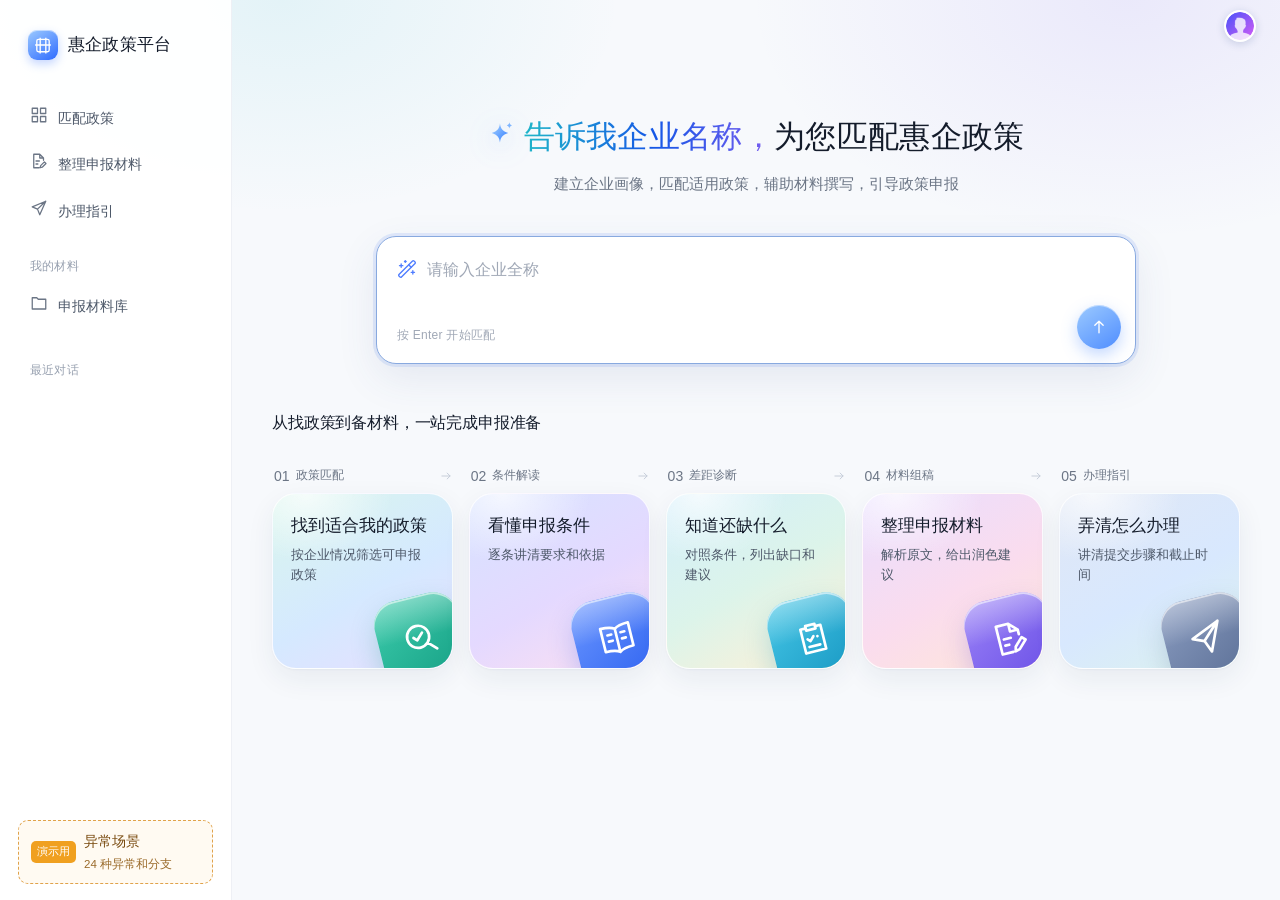
==== commit fe5bcd58: "Add Border Beam motion to Huqi chat and cards" ====
--- a/index.html
+++ b/index.html
@@ -22,7 +22,7 @@
   <link rel="stylesheet" href="start-home.css?v=glass-d11-check">
   <link rel="stylesheet" href="aurora-glass.css?v=glass-d11-check">
   <link rel="stylesheet" href="v23.css?v=guide-1113">
-  <link rel="stylesheet" href="calm.css?v=safety-1120">
+  <link rel="stylesheet" href="calm.css?v=beam-1120">
   <script defer src="expert-personas.js?v=subsidy-1110"></script>
   <script defer src="sim.js?v=v24-own-1120"></script>
   <script defer src="public-policy-data.js?v=mrd-1119"></script>
--- a/calm.css
+++ b/calm.css
@@ -104,24 +104,11 @@
 }
 .start-hero-form:has([data-home-intake]) .start-hero-chips { visibility:hidden; }
 
-/* 输入框激活：流动渐变描边 + 背后柔光，角度用 @property 动画旋转。 */
-@property --glow-angle { syntax:'<angle>'; initial-value:0deg; inherits:false; }
-@keyframes glow-spin { to { --glow-angle:360deg; } }
-.start-hero-field::before,.start-hero-field::after { content:""; position:absolute; pointer-events:none; opacity:0; transition:opacity .3s ease; }
-.start-hero-field::before { inset:-1px; padding:1.5px; border-radius:17px; background:conic-gradient(from var(--glow-angle),#5fcbdb,#4f7dff,#ad92ff,#ff9ad5,#5fcbdb); -webkit-mask:linear-gradient(#000 0 0) content-box,linear-gradient(#000 0 0); -webkit-mask-composite:xor; mask:linear-gradient(#000 0 0) content-box exclude,linear-gradient(#000 0 0); }
-.start-hero-field::after { inset:-8px; z-index:-1; border-radius:24px; background:conic-gradient(from var(--glow-angle),rgba(95,203,219,.7),rgba(79,125,255,.7),rgba(173,146,255,.7),rgba(255,154,213,.55),rgba(95,203,219,.7)); filter:blur(26px); }
-.start-hero-field:focus-within::before { opacity:1; animation:glow-spin 4s linear infinite; }
-.start-hero-field:focus-within::after { opacity:.6; animation:glow-spin 4s linear infinite; }
-.start-hero-field:focus-within { box-shadow:0 10px 32px rgba(50,80,190,.10); }
-@media (prefers-reduced-motion: reduce) {
-  .start-hero-field:focus-within::before,.start-hero-field:focus-within::after { animation:none; }
-}
-
 /* v2.4b 参考 Iconly：白卡输入框（魔杖图标、提示、圆形渐变发送）＋虹彩大卡片与大号立体图标。 */
 .start-hero-spark { display:block; width:44px; height:44px; margin:0 auto 14px; filter:drop-shadow(0 6px 14px rgba(47,123,255,.35)); }
 .start-hero-field { height:128px; padding:20px 64px 20px 50px; border-radius:20px; border:1px solid #e6eaf2; background:#fff; box-shadow:0 1px 2px rgba(20,30,60,.04),0 14px 40px rgba(60,80,140,.08); }
 .start-hero-field:hover { border-color:#d8deea; background:#fff; box-shadow:0 1px 2px rgba(20,30,60,.04),0 16px 44px rgba(60,80,140,.11); }
-.start-hero-field:focus-within { border-color:transparent; background:#fff; box-shadow:0 14px 40px rgba(60,80,140,.10); }
+.start-hero-field:focus-within { border-color:#88a9df; background:#fff; box-shadow:0 0 0 3px rgba(21,87,230,.10),0 14px 40px rgba(60,80,140,.10); }
 .start-hero-wand { position:absolute; left:20px; top:22px; color:#6b7585; display:flex; }
 .start-hero-field:focus-within .start-hero-wand { color:#4f7dff; }
 .start-hero-field input { font-size:16px; height:26px; line-height:26px; }
@@ -211,3 +198,112 @@
 .review-file-link.is-blocked { color:#3c4657; cursor:default; }
 .review-file-link.is-blocked .review-file-name { overflow:hidden; text-overflow:ellipsis; white-space:nowrap; text-decoration:none; }
 .review-file-link.is-blocked:hover { color:#3c4657; }
+
+/* 企业名称输入框和对话输入区使用同一组焦点颜色。 */
+.intake-name-row>input,.start-quick-form .intake-name-row>input { height:44px; padding:0 14px; border:1px solid #e3e7ef; border-radius:12px; background:#fff; box-shadow:0 1px 2px rgba(20,30,60,.04); color:#141c2b; font-size:14px; transition:border-color .16s ease,box-shadow .16s ease; }
+.intake-name-row>input::placeholder { color:#a0a8b6; }
+.intake-name-row>input:hover,.start-quick-form .intake-name-row>input:hover { border-color:#d3d9e4; }
+.intake-name-row>input:focus,.start-quick-form .intake-name-row>input:focus { border-color:#88a9df; box-shadow:0 0 0 3px rgba(21,87,230,.10); }
+@media (max-width:700px) { .intake-name-row>input,.start-quick-form .intake-name-row>input { height:44px; font-size:16px; } }
+
+/* Border Beam 参考 https://libraries.dev/beam
+   光束沿圆角边缘移动，完成一圈后回到原有的边框或焦点状态。 */
+@property --huiqi-beam-angle {
+  syntax:"<angle>";
+  initial-value:32deg;
+  inherits:false;
+}
+
+@keyframes huiqi-beam-rotate {
+  from { --huiqi-beam-angle:32deg; }
+  to { --huiqi-beam-angle:392deg; }
+}
+
+@keyframes huiqi-beam-fade {
+  0%,100% { opacity:0; }
+  10%,76% { opacity:1; }
+}
+
+@keyframes huiqi-dialog-in {
+  from { opacity:0; transform:translateY(8px) scale(.985); }
+  to { opacity:1; transform:none; }
+}
+
+@media (prefers-reduced-motion:no-preference) {
+  .leave-dialog section {
+    animation:huiqi-dialog-in .25s cubic-bezier(.16,1,.3,1) both;
+  }
+
+  .intake-name-row>input:focus,.start-quick-form .intake-name-row>input:focus {
+    border-color:transparent;
+    background:linear-gradient(#fff,#fff) padding-box,
+      conic-gradient(from var(--huiqi-beam-angle,32deg),#88a9df 0deg 226deg,
+        #86cde8 268deg,#68dfd7 298deg,#3274f1 319deg,#f2b2cc 331deg,#88a9df 357deg) border-box;
+    animation:huiqi-beam-rotate 2.65s linear;
+  }
+}
+
+@supports (mask-composite:exclude) {
+  @media (prefers-reduced-motion:no-preference) {
+    :where(.task-composer,#adviser-chat-form,#pick-composer-form,
+      .match-policy,.policy-card,.home-grant-card,.work-status-card,.match-result-bar) {
+      position:relative;
+    }
+
+    :where(.start-hero-field,.task-composer,#adviser-chat-form,#pick-composer-form,
+      .start-step-card,.start-expert-body,.match-policy,.policy-card,.prep-card,.home-grant-card,
+      .work-status-card,.match-result-bar,.leave-dialog section,.match-drawer-panel,
+      .workspace-document[role="dialog"])::before {
+      content:"";
+      position:absolute;
+      inset:0;
+      z-index:2;
+      padding:var(--beam-width,2px);
+      border-radius:inherit;
+      background:conic-gradient(from var(--huiqi-beam-angle,32deg),
+        transparent 0deg 225deg,rgba(59,131,246,.12) 250deg,#92d9f5 282deg,
+        #68dfd7 304deg,#3274f1 319deg,#f2b2cc 331deg,transparent 355deg);
+      mask:linear-gradient(#000 0 0) content-box,linear-gradient(#000 0 0);
+      mask-composite:exclude;
+      opacity:0;
+      pointer-events:none;
+    }
+
+    :where(.start-hero-field,.task-composer,#adviser-chat-form,#pick-composer-form) {
+      --beam-width:2.5px;
+    }
+
+    :where(.start-hero-field,.task-composer,#adviser-chat-form,#pick-composer-form):focus-within::before,
+    :where(.start-step-card,.start-expert-body,.match-policy,.policy-card,.prep-card,
+      .home-grant-card,.work-status-card):is(:focus-visible,:has(:focus-visible),:active)::before {
+      animation:huiqi-beam-rotate 2.65s linear,huiqi-beam-fade 2.65s ease both;
+    }
+
+    @media (hover:hover) {
+      :where(.start-step-card,.start-expert-body,.match-policy,.policy-card,.prep-card,
+        .home-grant-card,.work-status-card):hover::before {
+        animation:huiqi-beam-rotate 2.65s linear,huiqi-beam-fade 2.65s ease both;
+      }
+    }
+
+    .match-result-bar:has(#match-result-heading)::before {
+      inset:auto 0 -3px;
+      height:2px;
+      padding:0;
+      border-radius:2px;
+      mask:none;
+      background:linear-gradient(90deg,transparent 24%,#74d9e4 44%,#4981f1 53%,#f2b2cc 58%,transparent 78%);
+      background-size:200% 100%;
+      animation:huiqi-beam-line 1.3s ease-out both,huiqi-beam-fade 1.3s ease both;
+    }
+
+    :where(.leave-dialog section,.match-drawer-panel,.workspace-document[role="dialog"])::before {
+      animation:huiqi-beam-rotate 1.9s linear .12s,huiqi-beam-fade 1.9s ease .12s both;
+    }
+  }
+}
+
+@keyframes huiqi-beam-line {
+  from { background-position:100% 0; }
+  to { background-position:0 0; }
+}
